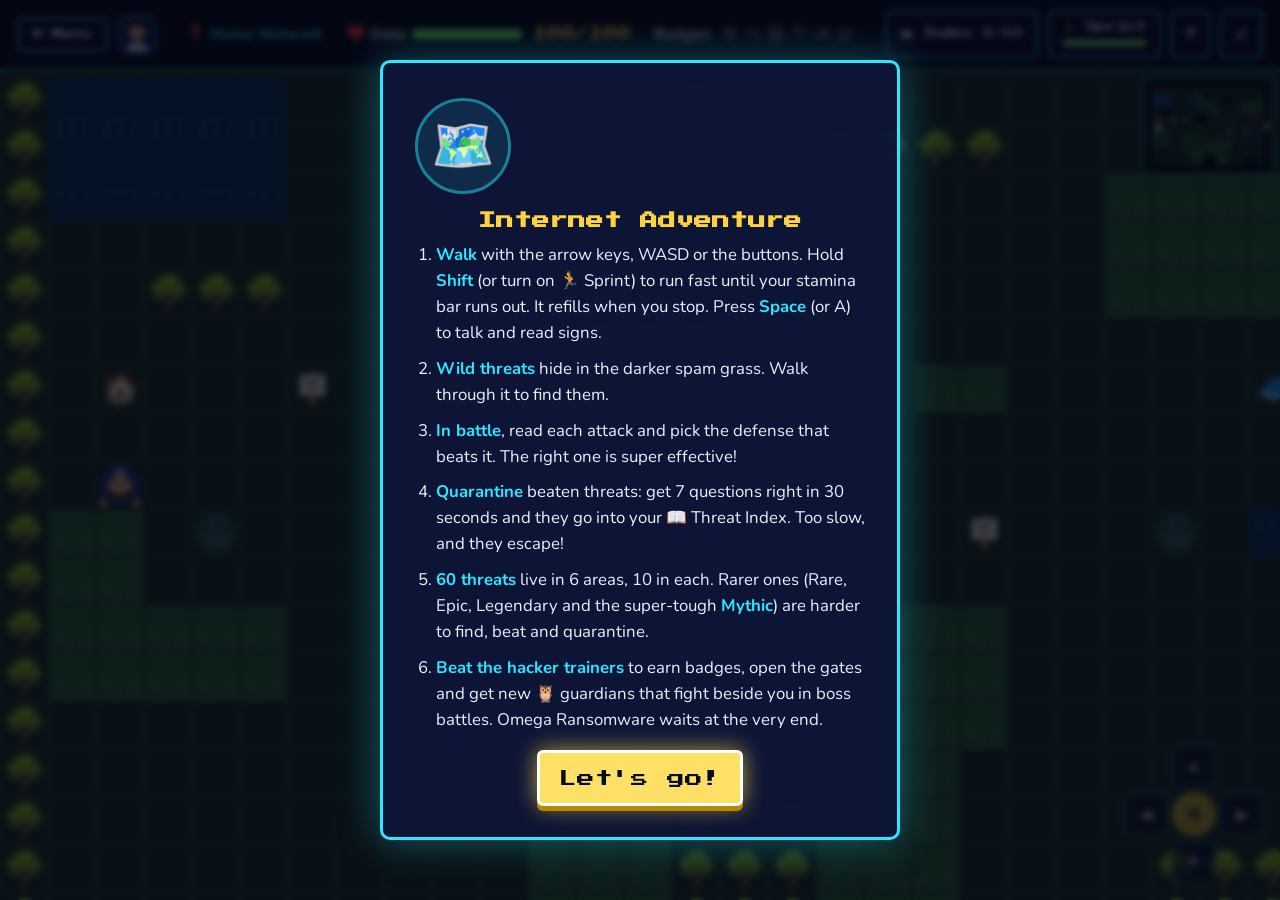
==== adventure.html @ 0cbe2fb1 "Adventure: sprint with a stamina bar that drains and refills Co-Authored-By: Claude Opus 5.5 <norepl" ====
<!DOCTYPE html>
<html lang="en">
<head>
  <meta charset="UTF-8">
  <meta name="viewport" content="width=device-width, initial-scale=1.0">
  <title>Adventure - Defenders of the Data</title>
  <link rel="preconnect" href="https://fonts.googleapis.com">
  <link rel="preconnect" href="https://fonts.gstatic.com" crossorigin>
  <link href="https://fonts.googleapis.com/css2?family=Press+Start+2P&family=Nunito:wght@400;700;800&display=swap" rel="stylesheet">
  <link rel="stylesheet" href="css/style.css">
  <link rel="stylesheet" href="css/td.css">
  <link rel="stylesheet" href="css/adventure.css">
</head>
<body class="adventure">
  <header class="hud">
    <div class="hud-left">
      <a class="btn btn-small" href="index.html" aria-label="Back to main menu">&#8592; Menu</a>
      <a class="hud-coder" id="hud-coder" href="index.html#coder" title="Your coder. Spend your stars on new looks in the Coder Locker" aria-label="Your coder: open the Coder Locker"></a>
    </div>
    <div class="stats">
      <span class="stat zone-name" id="zone-name"></span>
      <span class="stat hp-stat" title="Your data. If it runs out, you go back to the last Restore Point.">❤️ Data
        <span class="hp-bar"><span id="hud-hp-fill"></span></span>
        <strong id="hud-hp"></strong>
      </span>
      <span class="stat" title="Badges from beating hacker trainers. Each one opens the next gate.">Badges <span class="badges" id="badges"></span></span>
    </div>
    <div class="controls">
      <button class="btn btn-small" id="btn-index" title="Threat Index (I)">📖 Index <span id="index-count"></span></button>
      <button class="btn btn-small run-btn" id="btn-sprint" aria-pressed="false" title="Sprint: hold Shift, or click to keep sprinting on. Sprinting uses stamina.">🏃 Sprint<span class="stamina" aria-hidden="true"><span id="stamina-fill"></span></span></button>
      <button class="btn btn-small" id="btn-help" title="How to play" aria-label="How to play">?</button>
      <button class="btn btn-small" id="btn-mute" title="Sound (M)">🔊</button>
    </div>
  </header>

  <main class="world-wrap" id="world-wrap">
    <canvas id="world" aria-label="The internet. Use the arrow keys or WASD to walk, and Space to talk."></canvas>

    <!-- Talking to people and reading signs -->
    <div class="talk" id="talk" hidden aria-live="polite">
      <p class="talk-text" id="talk-text"></p>
      <span class="talk-next">▼ Space</span>
    </div>

    <!-- On-screen controls for mouse and touch -->
    <div class="pad" aria-label="Movement buttons">
      <button data-dir="up" aria-label="Walk up">▲</button>
      <button data-dir="left" aria-label="Walk left">◀</button>
      <button class="pad-a" data-dir="act" aria-label="Talk or interact">A</button>
      <button data-dir="right" aria-label="Walk right">▶</button>
      <button data-dir="down" aria-label="Walk down">▼</button>
    </div>

    <!-- Battles -->
    <section class="battle" id="battle" hidden aria-label="Battle">
      <div class="battle-field">
        <div class="fighter enemy">
          <div class="card">
            <p class="card-name"><span id="enemy-name"></span> <span class="type-tag rarity-tag" id="enemy-rarity"></span> <span class="type-tag" id="enemy-type"></span></p>
            <span class="battle-hp"><span id="enemy-hp-fill"></span></span>
          </div>
          <div class="sprite enemy-sprite" id="enemy-sprite"></div>
        </div>
        <div class="fighter player">
          <div class="sprite player-sprite" id="player-sprite"></div>
          <div class="card">
            <p class="card-name">You <span class="type-tag me">Defender</span></p>
            <span class="battle-hp"><span id="player-hp-fill"></span></span>
            <p class="hp-text" id="player-hp-text"></p>
          </div>
          <!-- Your guardian (boss battles only) -->
          <div class="guardian" id="guardian" hidden>
            <div class="sprite guardian-sprite" id="guardian-sprite"></div>
            <div class="card">
              <p class="card-name"><span id="guardian-name"></span> <span class="type-tag me" id="guardian-type"></span></p>
              <span class="battle-hp"><span id="guardian-hp-fill"></span></span>
              <p class="hp-text"><span id="guardian-team"></span> · <span id="guardian-hp-text"></span></p>
            </div>
          </div>
        </div>
      </div>
      <div class="battle-bottom">
        <div class="battle-log" id="battle-log" aria-live="polite"></div>
        <div class="battle-actions" id="battle-actions"></div>
      </div>
    </section>
  </main>

  <!-- Threat Index: everything you've met and quarantined -->
  <dialog id="dlg-index" class="panel index-panel" aria-labelledby="index-title">
    <h2 id="index-title">📖 Threat Index</h2>
    <p class="center" id="index-summary"></p>
    <div class="dex" id="dex"></div>
    <div class="dex-detail" id="dex-detail" hidden></div>
    <button class="btn close-btn" id="index-close">Close</button>
  </dialog>

  <!-- How to play -->
  <dialog id="dlg-help" class="panel how-panel" aria-labelledby="help-title">
    <div class="how-icon" aria-hidden="true">🗺️</div>
    <h2 id="help-title">Internet Adventure</h2>
    <ol class="clicker-steps">
      <li><strong>Walk</strong> with the arrow keys, WASD or the buttons. Hold <strong>Shift</strong> (or turn on 🏃 Sprint) to run fast until your stamina bar runs out. It refills when you stop. Press <strong>Space</strong> (or A) to talk and read signs.</li>
      <li><strong>Wild threats</strong> hide in the darker spam grass. Walk through it to find them.</li>
      <li><strong>In battle</strong>, read each attack and pick the defense that beats it. The right one is super effective!</li>
      <li><strong>Quarantine</strong> beaten threats: get 7 questions right in 30 seconds and they go into your 📖 Threat Index. Too slow, and they escape!</li>
      <li><strong>60 threats</strong> live in 6 areas, 10 in each. Rarer ones (Rare, Epic, Legendary and the super-tough <strong>Mythic</strong>) are harder to find, beat and quarantine.</li>
      <li><strong>Beat the hacker trainers</strong> to earn badges, open the gates and get new 🦉 guardians that fight beside you in boss battles. Omega Ransomware waits at the very end.</li>
    </ol>
    <div class="end-buttons"><button class="btn btn-primary" id="help-go">Let's go!</button></div>
  </dialog>

  <!-- You beat the final boss -->
  <dialog id="dlg-win" class="panel cleared-panel" aria-labelledby="win-title">
    <div class="confetti" id="confetti" aria-hidden="true"></div>
    <div class="cleared-coder" id="win-coder" aria-hidden="true"></div>
    <h2 id="win-title">You Saved the Internet!</h2>
    <p class="center" id="win-text"></p>
    <div class="end-buttons"><button class="btn btn-primary" id="win-go">Keep exploring</button></div>
  </dialog>

  <div id="toast" role="status" aria-live="polite"></div>

  <script src="js/content.js"></script>
  <script src="js/sound.js"></script>
  <script src="js/avatar.js"></script>
  <script src="js/adventure-data.js"></script>
  <script src="js/adventure.js"></script>
</body>
</html>
---- css/style.css ----
:root {
  --bg: #070b1f;
  --bg-2: #0e1538;
  --cyan: #2ee6ff;
  --cyan-dim: #1a7f99;
  --pink: #ff3d8b;
  --gold: #ffd23f;
  --text: #e8f1ff;
  --text-dim: #9fb0d8;
  --panel: rgba(14, 21, 56, 0.96);
  --pixel: 'Press Start 2P', 'Courier New', monospace;
  --body: 'Nunito', 'Segoe UI', sans-serif;
}

* { box-sizing: border-box; }
[hidden] { display: none !important; }

html, body {
  margin: 0;
  height: 100%;
  background: radial-gradient(ellipse at center, var(--bg-2) 0%, var(--bg) 70%);
  color: var(--text);
  font-family: var(--body);
  overflow: hidden;
}

#bg {
  position: fixed;
  inset: 0;
  width: 100%;
  height: 100%;
  z-index: 0;
}

.screen {
  position: relative;
  z-index: 1;
  height: 100%;
  display: flex;
  flex-direction: column;
  align-items: center;
  justify-content: center;
  gap: 2.2rem;
  padding: 1rem;
  text-align: center;
}

/* ---------- Logo ---------- */
.logo { display: flex; flex-direction: column; align-items: center; gap: 1rem; }

.shield {
  width: 84px;
  animation: float 3s ease-in-out infinite;
  filter: drop-shadow(0 0 12px var(--cyan));
}
.shield-outline { fill: rgba(46, 230, 255, 0.12); stroke: var(--cyan); stroke-width: 5; }
.lock-body { fill: var(--gold); }
.lock-shackle { fill: none; stroke: var(--gold); stroke-width: 6; stroke-linecap: round; }
.lock-hole { fill: var(--bg); }

h1 {
  margin: 0;
  display: flex;
  flex-direction: column;
  align-items: center;
  font-family: var(--pixel);
  line-height: 1.1;
}
.title-small {
  font-size: clamp(1.4rem, 5vw, 3rem);
  color: var(--cyan);
  text-shadow: 0 0 10px var(--cyan), 4px 4px 0 var(--pink);
  letter-spacing: 0.08em;
}
.title-of {
  font-family: var(--body);
  font-weight: 800;
  font-style: italic;
  font-size: clamp(1rem, 2.5vw, 1.5rem);
  color: var(--text-dim);
  margin: 0.4rem 0;
}
.title-big {
  font-size: clamp(2.6rem, 10vw, 6rem);
  color: var(--gold);
  text-shadow: 0 0 18px rgba(255, 210, 63, 0.7), 6px 6px 0 var(--pink);
  letter-spacing: 0.12em;
}

.tagline {
  margin: 0;
  font-size: clamp(1rem, 2.2vw, 1.25rem);
  color: var(--text-dim);
  line-height: 1.5;
}

/* ---------- Buttons ---------- */
.menu { display: flex; flex-direction: column; gap: 0.9rem; width: min(320px, 90vw); }

.btn {
  font-family: var(--pixel);
  font-size: 0.85rem;
  padding: 1rem 1.2rem;
  color: var(--text);
  background: rgba(14, 21, 56, 0.85);
  border: 3px solid var(--cyan-dim);
  border-radius: 6px;
  cursor: pointer;
  transition: transform 0.12s, border-color 0.12s, box-shadow 0.12s, background 0.12s;
}
.btn:hover, .btn:focus-visible {
  border-color: var(--cyan);
  box-shadow: 0 0 16px rgba(46, 230, 255, 0.55);
  transform: translateY(-2px);
  outline: none;
}
.btn:active { transform: translateY(1px); }

.btn-primary {
  font-size: 1.1rem;
  color: var(--bg);
  background: var(--gold);
  border-color: var(--gold);
  box-shadow: 0 5px 0 #b38a00;
}
.btn-primary:hover, .btn-primary:focus-visible {
  background: #ffe066;
  border-color: #fff;
  box-shadow: 0 5px 0 #b38a00, 0 0 22px rgba(255, 210, 63, 0.7);
}

.hint { margin: 0; font-size: 0.9rem; color: var(--text-dim); }
kbd {
  font-family: var(--body);
  font-weight: 700;
  padding: 0.1rem 0.45rem;
  border: 1px solid var(--cyan-dim);
  border-radius: 4px;
  background: var(--bg-2);
}

/* ---------- Dialog panels ---------- */
.panel {
  width: min(560px, 92vw);
  max-height: 88vh;
  padding: 1.8rem 2rem;
  color: var(--text);
  background: var(--panel);
  border: 3px solid var(--cyan);
  border-radius: 10px;
  box-shadow: 0 0 40px rgba(46, 230, 255, 0.35);
  font-size: 1.05rem;
  line-height: 1.55;
}
.panel::backdrop { background: rgba(3, 5, 15, 0.75); backdrop-filter: blur(3px); }
.panel h2 {
  margin-top: 0;
  font-family: var(--pixel);
  font-size: 1.1rem;
  color: var(--gold);
  text-align: center;
}
.panel[open] { animation: pop 0.2s ease-out; }

.steps { list-style: none; padding: 0; margin: 0 0 1.5rem; display: grid; gap: 1rem; }
.steps li { display: flex; gap: 0.9rem; align-items: flex-start; }
.steps .icon { font-size: 1.6rem; line-height: 1; }

.facts { padding-left: 1.2rem; display: grid; gap: 0.6rem; }
.facts strong { color: var(--cyan); }

.close-btn, .step-back { display: block; margin: 1.2rem auto 0; }

/* ---------- Mode select ---------- */
.modes { display: grid; grid-template-columns: 1fr 1fr; gap: 1rem; }
@media (max-width: 520px) { .modes { grid-template-columns: 1fr; } }

.mode-card {
  display: flex;
  flex-direction: column;
  align-items: center;
  gap: 0.5rem;
  padding: 1.2rem 1rem;
  font: inherit;
  font-size: 0.95rem;
  color: var(--text-dim);
  text-align: center;
  text-decoration: none;
  background: rgba(7, 11, 31, 0.8);
  border: 3px solid var(--cyan-dim);
  border-radius: 8px;
  cursor: pointer;
  transition: transform 0.12s, border-color 0.12s, box-shadow 0.12s;
}
.mode-card strong { font-family: var(--pixel); font-size: 0.85rem; color: var(--gold); }
.mode-card:hover, .mode-card:focus-visible {
  border-color: var(--cyan);
  box-shadow: 0 0 16px rgba(46, 230, 255, 0.55);
  transform: translateY(-3px);
  outline: none;
}
.mode-card:disabled { opacity: 0.55; cursor: not-allowed; transform: none; box-shadow: none; border-color: var(--cyan-dim); }
.mode-emoji { font-size: 2.6rem; line-height: 1; }
.soon {
  font-size: 0.75rem;
  font-weight: 800;
  color: var(--pink);
  text-transform: uppercase;
  letter-spacing: 0.08em;
}

/* ---------- Toast ---------- */
#toast {
  position: fixed;
  z-index: 5;
  left: 50%;
  bottom: 2rem;
  transform: translate(-50%, 20px);
  opacity: 0;
  visibility: hidden;
  padding: 0.9rem 1.4rem;
  font-weight: 700;
  background: var(--panel);
  border: 2px solid var(--gold);
  border-radius: 8px;
  transition: transform 0.25s ease-out, opacity 0.25s, visibility 0.25s;
}
#toast.show { transform: translate(-50%, 0); opacity: 1; visibility: visible; }

/* ---------- Animations ---------- */
@keyframes float { 50% { transform: translateY(-8px); } }
@keyframes pop { from { transform: scale(0.92); opacity: 0; } }

@media (prefers-reduced-motion: reduce) {
  .shield, .panel[open] { animation: none; }
  .btn, #toast { transition: none; }
}

@media (max-height: 640px) {
  .screen { gap: 1.2rem; }
  .shield { width: 56px; }
}

/* ---------- Your coder (avatar.js) ---------- */
.avatar-svg { display: block; width: 100%; height: 100%; }

.coder-btn { display: flex; align-items: center; justify-content: center; gap: 0.7rem; padding-top: 0.55rem; padding-bottom: 0.55rem; }
.coder-mini { width: 38px; height: 38px; flex: none; }

/* ---------- Coder Locker (locker.js) ---------- */
.locker { width: min(900px, 94vw); }
.locker-body { display: grid; grid-template-columns: 220px 1fr; gap: 1.4rem; }
@media (max-width: 680px) { .locker-body { grid-template-columns: 1fr; } }

.locker-side { display: flex; flex-direction: column; align-items: center; text-align: center; }
.locker-preview {
  width: 200px;
  height: 200px;
  border-radius: 22px;
  border: 3px solid var(--cyan);
  box-shadow: 0 0 24px rgba(46, 230, 255, 0.35);
  overflow: hidden;
}
.locker-preview.trying { border-color: var(--gold); box-shadow: 0 0 24px rgba(255, 210, 63, 0.5); }
.locker-stars { margin: 0.9rem 0 0; font-weight: 800; }
.locker-stars strong { font-family: var(--pixel); font-size: 1.1rem; color: var(--gold); }
.star-icon { color: var(--gold); font-size: 1.3rem; }
.locker-earned { margin: 0.3rem 0 0; font-size: 0.85rem; color: var(--text-dim); line-height: 1.4; }
.locker-buy {
  margin-top: 0.9rem;
  padding: 0.8rem;
  width: 100%;
  display: grid;
  gap: 0.5rem;
  border: 2px solid var(--gold);
  border-radius: 10px;
  background: rgba(255, 210, 63, 0.08);
}
.locker-buy p { margin: 0; font-weight: 800; font-size: 0.95rem; line-height: 1.35; }
.locker-buy .btn-primary { font-size: 0.72rem; padding: 0.75rem 0.6rem; }
.locker-buy .btn:disabled { opacity: 0.55; cursor: not-allowed; transform: none; }
.locker-buy .btn-small { font-size: 0.6rem; padding: 0.55rem; }

.locker-shop { min-width: 0; }
.locker-tabs { display: flex; flex-wrap: wrap; gap: 0.4rem; margin-bottom: 0.9rem; }
.locker-tab {
  font: inherit;
  font-weight: 800;
  font-size: 0.85rem;
  padding: 0.35rem 0.75rem;
  color: var(--text-dim);
  background: rgba(7, 11, 31, 0.8);
  border: 2px solid var(--cyan-dim);
  border-radius: 999px;
  cursor: pointer;
}
.locker-tab[aria-selected="true"] { color: var(--bg); background: var(--cyan); border-color: var(--cyan); }
.locker-tab:focus-visible { outline: 2px solid #fff; outline-offset: 2px; }

.locker-grid {
  display: grid;
  grid-template-columns: repeat(auto-fill, minmax(112px, 1fr));
  gap: 0.6rem;
  max-height: 52vh;
  overflow-y: auto;
  padding: 0.2rem;
}
.locker-item {
  --rarity: var(--cyan-dim);
  display: flex;
  flex-direction: column;
  align-items: center;
  gap: 0.3rem;
  padding: 0.5rem 0.4rem 0.6rem;
  font: inherit;
  color: var(--text);
  background: rgba(7, 11, 31, 0.8);
  border: 3px solid var(--rarity);
  border-radius: 12px;
  cursor: pointer;
  transition: transform 0.12s, box-shadow 0.12s;
}
.locker-item.rare { --rarity: #4db8ff; }
.locker-item.epic { --rarity: #a66bff; }
.locker-item.legendary { --rarity: var(--gold); }
.locker-item:hover, .locker-item:focus-visible { transform: translateY(-2px); box-shadow: 0 0 14px var(--rarity); outline: none; }
.locker-item.wearing { background: rgba(46, 230, 255, 0.14); border-color: var(--cyan); }
.locker-item.trying { box-shadow: 0 0 16px rgba(255, 210, 63, 0.7); border-color: var(--gold); }
.locker-thumb { width: 72px; height: 72px; }
.locker-item.for-sale .locker-thumb { opacity: 0.8; }
.locker-name { font-weight: 800; font-size: 0.82rem; line-height: 1.2; text-align: center; }
.locker-price { font-family: var(--pixel); font-size: 0.55rem; color: var(--gold); }
.locker-item.wearing .locker-price { color: var(--cyan); }
.modes.three { grid-template-columns: repeat(3, 1fr); }
#dlg-mode:has(#mode-games:not([hidden])) { width: min(820px, 94vw); }
@media (max-width: 720px) { .modes.three { grid-template-columns: 1fr; } }

/* ---------- You've been hacked! (hacked.js) ---------- */
.hacked {
  width: min(900px, 96vw);
  max-height: 94vh;
  padding: 1.4rem 1.6rem;
  overflow: auto;
  color: var(--text);
  background: #12030a;
  border: 3px solid #ff2050;
  border-radius: 10px;
  box-shadow: 0 0 60px rgba(255, 32, 80, 0.6), inset 0 0 60px rgba(255, 32, 80, 0.15);
}
.hacked::backdrop { background: rgba(40, 0, 10, 0.85); }
.hacked[open] { animation: hack-in 0.5s steps(6); }
@keyframes hack-in {
  0% { opacity: 0; transform: translateX(-12px) skewX(10deg); }
  50% { opacity: 1; transform: translateX(10px) skewX(-6deg); }
}
.hack-scanlines {
  position: absolute;
  inset: 0;
  pointer-events: none;
  background: repeating-linear-gradient(transparent 0 3px, rgba(255, 32, 80, 0.06) 3px 4px);
}

.hack-title {
  position: relative;
  margin: 0;
  font-family: var(--pixel);
  font-size: clamp(1.1rem, 3.4vw, 1.9rem);
  text-align: center;
  color: #ff2050;
  text-shadow: 0 0 16px rgba(255, 32, 80, 0.9);
  animation: glitch 2.4s infinite;
}
.hack-title::before, .hack-title::after {
  content: attr(data-text);
  position: absolute;
  inset: 0;
  opacity: 0.7;
}
.hack-title::before { color: var(--cyan); animation: glitch-a 1.6s infinite; }
.hack-title::after { color: var(--gold); animation: glitch-b 2s infinite; }
@keyframes glitch { 92% { transform: none; } 94% { transform: translateX(-4px) skewX(8deg); } 96% { transform: translateX(4px); } }
@keyframes glitch-a { 0%, 85%, 100% { clip-path: inset(0 0 100% 0); } 88% { clip-path: inset(10% 0 55% 0); transform: translateX(-5px); } 92% { clip-path: inset(60% 0 10% 0); transform: translateX(5px); } }
@keyframes glitch-b { 0%, 80%, 100% { clip-path: inset(0 0 100% 0); } 84% { clip-path: inset(40% 0 30% 0); transform: translateX(4px); } }
.hack-sub { margin: 0.6rem auto 1rem; max-width: 40rem; text-align: center; color: #ffb3c4; }

.hack-grid { position: relative; display: grid; grid-template-columns: 0.9fr 1.1fr; gap: 1rem; }
@media (max-width: 680px) { .hack-grid { grid-template-columns: 1fr; } }

.hack-screen {
  display: flex;
  flex-direction: column;
  gap: 0.6rem;
  padding: 0.8rem;
  background: #050208;
  border: 2px solid #4a0c1c;
  border-radius: 8px;
}
.hack-files { display: grid; grid-template-columns: 1fr 1fr; gap: 0.4rem; }
.hack-file {
  padding: 0.4rem 0.5rem;
  font-size: 0.82rem;
  font-weight: 700;
  background: rgba(46, 230, 255, 0.08);
  border: 1px solid var(--cyan-dim);
  border-radius: 6px;
  transition: background 0.3s, border-color 0.3s, color 0.3s;
}
.hack-file.locked { color: #ff6b8a; background: rgba(255, 32, 80, 0.15); border-color: #ff2050; text-decoration: line-through; }
.hack-file.locked::after { content: ' 🔓 stolen'; text-decoration: none; display: inline-block; margin-left: 0.2rem; font-size: 0.72rem; }
.hack-log { min-height: 9.5rem; font-family: Consolas, 'Courier New', monospace; font-size: 0.8rem; color: #3dff7a; }
.hack-log p { margin: 0.15rem 0; animation: type-in 0.4s steps(12); white-space: nowrap; overflow: hidden; }
.hack-log p.good { color: var(--cyan); }
.hack-log p.bad { color: #ff2050; }
@keyframes type-in { from { max-width: 0; } to { max-width: 100%; } }

.hack-meter { display: grid; grid-template-columns: auto 1fr auto; align-items: center; gap: 0.6rem; font-weight: 800; font-size: 0.9rem; color: #ffb3c4; }
.hack-bar { height: 14px; background: #2a0812; border: 1px solid #ff2050; border-radius: 8px; overflow: hidden; }
.hack-bar span { display: block; height: 100%; width: 0; background: linear-gradient(90deg, #ff7a3d, #ff2050); transition: width 0.1s linear; }
.hack-meter strong { font-family: var(--pixel); font-size: 0.9rem; color: #ff2050; min-width: 3ch; text-align: right; }
.hacked.panic .hack-meter strong { animation: panic 0.5s ease-in-out infinite; }
.hacked.panic { animation: panic-border 0.5s ease-in-out infinite; }
@keyframes panic { 50% { transform: scale(1.25); } }
@keyframes panic-border { 50% { box-shadow: 0 0 90px rgba(255, 32, 80, 0.95), inset 0 0 80px rgba(255, 32, 80, 0.3); } }

.hack-count { display: flex; justify-content: space-between; align-items: center; margin: 0.8rem 0 0; font-family: var(--pixel); font-size: 0.72rem; color: var(--gold); }
#hack-dots { display: flex; gap: 0.35rem; }
#hack-dots span { width: 14px; height: 14px; border-radius: 50%; border: 2px solid var(--cyan); }
#hack-dots span.on { background: var(--cyan); box-shadow: 0 0 10px var(--cyan); }
.hacked .message { margin: 0.6rem 0; }
.hack-buttons { display: grid; grid-template-columns: 1fr 1fr; gap: 0.6rem; }
.hack-feedback { min-height: 1.5em; margin: 0.5rem 0 0; font-weight: 800; text-align: center; }
.hack-feedback.good { color: #7cff6b; }
.hack-feedback.bad { color: #ff6b8a; }

.hack-end { text-align: center; padding-top: 1rem; }
.hack-end-title { margin: 0 0 0.5rem; font-family: var(--pixel); font-size: 1.1rem; }
.hacked.won { border-color: var(--cyan); box-shadow: 0 0 60px rgba(46, 230, 255, 0.5); }
.hacked.won .hack-end-title { color: var(--cyan); }
.hacked.lost .hack-end-title { color: #ff2050; }

@media (prefers-reduced-motion: reduce) {
  .hacked[open], .hack-title, .hack-title::before, .hack-title::after, .hacked.panic, .hacked.panic .hack-meter strong, .hack-log p { animation: none; }
}
---- css/td.css ----
/* Tower Defense page. Colors, buttons and panels come from style.css */

body.td {
  display: flex;
  flex-direction: column;
  height: 100vh;
}

/* ---------- Top bar ---------- */
.hud {
  display: flex;
  align-items: center;
  justify-content: space-between;
  gap: 1rem;
  flex-wrap: wrap;
  padding: 0.6rem 1rem;
  background: rgba(7, 11, 31, 0.9);
  border-bottom: 2px solid var(--cyan-dim);
}
.stats { display: flex; gap: 1.4rem; flex-wrap: wrap; font-weight: 700; }
.stat strong { font-family: var(--pixel); font-size: 0.85rem; color: var(--gold); margin-left: 0.3rem; }
.stat.low strong { color: var(--pink); }
.controls { display: flex; gap: 0.5rem; }

.btn-small { font-size: 0.65rem; padding: 0.6rem 0.8rem; text-decoration: none; }
.btn-primary.btn-small { font-size: 0.7rem; box-shadow: 0 3px 0 #b38a00; }
.btn:disabled { opacity: 0.45; cursor: not-allowed; transform: none; box-shadow: none; }

/* ---------- Board ---------- */
.board {
  flex: 1;
  position: relative;
  min-height: 0;
  display: flex;
  align-items: center;
  justify-content: center;
  padding: 0.6rem;
}
#board {
  max-width: 100%;
  max-height: 100%;
  border: 2px solid var(--cyan-dim);
  border-radius: 6px;
  background: #0a1030;
  box-shadow: 0 0 30px rgba(46, 230, 255, 0.15);
}
#board.placing { cursor: crosshair; }

/* ---------- Tower bar ---------- */
.tower-bar {
  display: flex;
  justify-content: center;
  gap: 0.6rem;
  flex-wrap: wrap;
  padding: 0.6rem 1rem 0.8rem;
  background: rgba(7, 11, 31, 0.9);
  border-top: 2px solid var(--cyan-dim);
}
.tool {
  position: relative;
  display: grid;
  grid-template-columns: auto 1fr;
  grid-template-areas: "emoji name" "emoji cost" "beats beats";
  column-gap: 0.6rem;
  align-items: center;
  min-width: 170px;
  padding: 0.55rem 0.8rem;
  font: inherit;
  color: var(--text);
  text-align: left;
  background: var(--bg-2);
  border: 3px solid var(--cyan-dim);
  border-radius: 8px;
  cursor: pointer;
  transition: transform 0.1s, border-color 0.1s, box-shadow 0.1s;
}
.tool:hover:not(:disabled), .tool:focus-visible { border-color: var(--cyan); outline: none; transform: translateY(-2px); }
.tool.selected { border-color: var(--gold); box-shadow: 0 0 16px rgba(255, 210, 63, 0.6); }
.tool:disabled { opacity: 0.45; cursor: not-allowed; }
.tool-emoji { grid-area: emoji; font-size: 1.9rem; line-height: 1; }
.tool-name { grid-area: name; font-weight: 800; font-size: 0.95rem; }
.tool-cost { grid-area: cost; font-size: 0.85rem; color: var(--gold); font-weight: 700; }
.tool-beats { grid-area: beats; margin-top: 0.3rem; font-size: 0.78rem; color: var(--text-dim); }
.tool-key {
  position: absolute;
  top: 4px;
  right: 6px;
  font-size: 0.7rem;
  font-weight: 800;
  color: var(--text-dim);
}

.tool.locked { border-style: dashed; }
.tool.locked .tool-emoji { filter: grayscale(1); opacity: 0.6; }
.tool.locked .tool-cost { color: var(--pink); }

/* ---------- Lesson pop-ups (scan, quiz, challenges) ---------- */
.panel.lesson { width: min(620px, 94vw); }
.panel.lesson h2 { margin-bottom: 0.4rem; }
.progress { margin: 0 0 0.8rem; text-align: center; font-size: 0.9rem; color: var(--text-dim); }

/* A message that looks like a phone notification */
.message {
  margin: 0.8rem 0 1rem;
  padding: 0.9rem 1rem;
  color: #1b2030;
  background: #f3f5fb;
  border-radius: 14px;
  box-shadow: 0 4px 0 rgba(0, 0, 0, 0.35);
}
.msg-from { font-weight: 800; display: flex; flex-wrap: wrap; align-items: baseline; gap: 0.5rem; }
.msg-meta { font-weight: 400; font-size: 0.82rem; color: #5b6478; }
.msg-note { margin: 0.4rem 0 0; font-size: 0.85rem; font-style: italic; color: #5b6478; }
.msg-text { margin: 0.45rem 0 0; }
.msg-link {
  margin-top: 0.5rem;
  font-family: Consolas, 'Courier New', monospace;
  font-size: 0.95rem;
  color: #1a56db;
  text-decoration: underline;
  word-break: break-all;
}

.choices { display: grid; grid-template-columns: 1fr 1fr; gap: 0.6rem; }
#ch-options { grid-template-columns: 1fr; }
@media (max-width: 520px) { .choices { grid-template-columns: 1fr; } }

.choice {
  display: flex;
  flex-direction: column;
  gap: 0.2rem;
  padding: 0.7rem 0.9rem;
  font: inherit;
  font-size: 0.95rem;
  color: var(--text);
  text-align: left;
  background: var(--bg-2);
  border: 2px solid var(--cyan-dim);
  border-radius: 8px;
  cursor: pointer;
  transition: border-color 0.1s, transform 0.1s;
}
.choice span { font-size: 0.82rem; color: var(--text-dim); }
.choice:hover:not(:disabled), .choice:focus-visible { border-color: var(--cyan); outline: none; transform: translateY(-1px); }
.choice:disabled { cursor: default; opacity: 0.55; }
.choice.big { align-items: center; font-family: var(--pixel); font-size: 0.85rem; padding: 1rem; }
.choice.right { border-color: #7cff6b; background: rgba(124, 255, 107, 0.15); opacity: 1; }
.choice.wrong { border-color: var(--pink); background: rgba(255, 61, 139, 0.15); opacity: 1; }

.result {
  margin-top: 1rem;
  padding: 0.7rem 1rem;
  border-radius: 8px;
  border-left: 5px solid;
}
.result p { margin: 0.35rem 0; }
.result.good { background: rgba(124, 255, 107, 0.1); border-color: #7cff6b; }
.result.bad { background: rgba(255, 61, 139, 0.1); border-color: var(--pink); }
.result .verdict { font-weight: 800; font-size: 1.05rem; }
.result .reward { color: var(--gold); font-weight: 700; }
.result .penalty { color: #ffb3cf; font-weight: 700; }
.index-entry {
  margin-top: 0.7rem;
  padding: 0.6rem 0.8rem;
  background: rgba(46, 230, 255, 0.08);
  border: 1px dashed var(--cyan);
  border-radius: 6px;
}
.index-tag { font-weight: 800; color: var(--cyan); }

.tip { margin: 0.8rem 0 0; font-size: 0.92rem; color: var(--text-dim); font-style: italic; }

/* Password challenge */
.pw-label { display: block; font-weight: 700; margin-bottom: 0.3rem; }
#ch-pw {
  width: 100%;
  padding: 0.7rem 0.8rem;
  font-family: Consolas, 'Courier New', monospace;
  font-size: 1.05rem;
  color: var(--text);
  background: var(--bg);
  border: 2px solid var(--cyan-dim);
  border-radius: 6px;
}
#ch-pw:focus { outline: none; border-color: var(--cyan); }
.meter { height: 10px; margin-top: 0.6rem; background: var(--bg); border-radius: 5px; overflow: hidden; }
#ch-meter { height: 100%; width: 0; transition: width 0.2s, background 0.2s; }
#ch-meter.weak { background: var(--pink); }
#ch-meter.ok { background: var(--gold); }
#ch-meter.strong { background: #7cff6b; }
.meter-label { margin: 0.3rem 0 0.4rem; font-size: 0.85rem; font-weight: 700; color: var(--text-dim); }
.rules { list-style: none; padding: 0; margin: 0; display: grid; gap: 0.3rem; font-size: 0.92rem; }
.rules li::before { content: '✖ '; color: var(--pink); font-weight: 800; }
.rules li.ok::before { content: '✔ '; color: #7cff6b; }
.rules label { cursor: pointer; }

/* ---------- Study tab ---------- */
.study-tool { border-color: var(--gold); border-style: solid; }
.study-tool .tool-cost { color: var(--cyan); }

.tabs { display: flex; gap: 0.5rem; margin-bottom: 1rem; border-bottom: 2px solid var(--cyan-dim); }
.tab {
  flex: 1;
  padding: 0.7rem;
  font: inherit;
  font-weight: 800;
  color: var(--text-dim);
  background: none;
  border: none;
  border-bottom: 3px solid transparent;
  margin-bottom: -2px;
  cursor: pointer;
}
.tab[aria-selected="true"] { color: var(--gold); border-bottom-color: var(--gold); }
.tab:hover, .tab:focus-visible { color: var(--text); outline: none; }
.badge {
  display: inline-block;
  min-width: 1.5em;
  padding: 0 0.4em;
  margin-left: 0.3rem;
  font-size: 0.8rem;
  border-radius: 999px;
  background: var(--bg);
  color: var(--text-dim);
}
.badge.has-missed { background: var(--pink); color: #fff; }

/* Flip card */
.flashcard {
  display: block;
  width: 100%;
  height: 240px;
  padding: 0;
  font: inherit;
  color: var(--text);
  background: none;
  border: none;
  cursor: pointer;
  perspective: 1000px;
}
.flashcard:focus-visible { outline: 3px solid var(--cyan); outline-offset: 4px; border-radius: 12px; }
.card-inner {
  position: relative;
  display: block;
  width: 100%;
  height: 100%;
  transition: transform 0.45s;
  transform-style: preserve-3d;
}
.flashcard.flipped .card-inner { transform: rotateY(180deg); }
.card-face {
  position: absolute;
  inset: 0;
  display: flex;
  flex-direction: column;
  align-items: center;
  justify-content: center;
  gap: 0.6rem;
  padding: 1.2rem 1.5rem;
  text-align: center;
  border: 3px solid var(--cyan);
  border-radius: 12px;
  backface-visibility: hidden;
}
.card-front { background: linear-gradient(160deg, #16205a, #0e1538); }
.card-back { background: #f3f5fb; color: #1b2030; border-color: var(--gold); transform: rotateY(180deg); }
.card-emoji { font-size: 3.2rem; line-height: 1; }
.card-term { font-family: var(--pixel); font-size: 1.1rem; color: var(--gold); line-height: 1.4; }
.card-term.small { font-family: var(--body); font-weight: 800; font-size: 1.05rem; color: #1b2030; }
.card-hint { font-size: 0.85rem; color: var(--text-dim); }
.card-def { font-size: 1.05rem; line-height: 1.5; }
.card-example { font-size: 0.9rem; font-style: italic; color: #5b6478; }
.card-nav { display: flex; align-items: center; justify-content: center; gap: 1.2rem; margin-top: 1rem; font-weight: 800; }
.tip.center { text-align: center; }

@media (prefers-reduced-motion: reduce) { .card-inner { transition: none; } }

/* Missed list */
#missed-list { display: grid; gap: 1rem; max-height: 50vh; overflow-y: auto; padding-right: 0.3rem; }
.empty { text-align: center; font-size: 1.1rem; color: var(--text-dim); padding: 2rem 0; }
.missed-item { padding: 0.8rem 1rem; background: rgba(7, 11, 31, 0.6); border: 1px solid var(--cyan-dim); border-radius: 8px; }
.missed-item .message { margin: 0.4rem 0 0.6rem; }
.missed-kind { margin: 0; font-weight: 800; color: var(--cyan); font-size: 0.9rem; }
.missed-answers { display: flex; flex-wrap: wrap; gap: 0.4rem 1.2rem; margin: 0.3rem 0; font-weight: 700; }
.missed-answers .yours { color: #ffb3cf; }
.missed-answers .right { color: #7cff6b; }
.missed-why { margin: 0.3rem 0 0; }

/* ---------- End screen ---------- */
.end-stats { text-align: center; font-weight: 700; color: var(--cyan); }
.new-tag {
  margin: 0;
  text-align: center;
  font-weight: 800;
  color: var(--pink);
  text-transform: uppercase;
  letter-spacing: 0.08em;
}
.intro-emoji { font-size: 3.5rem; text-align: center; line-height: 1.2; }
#dlg-end h3 { font-size: 1rem; color: var(--cyan); margin-bottom: 0.4rem; }
#end-summary { text-align: center; }
.lessons { padding-left: 1.2rem; display: grid; gap: 0.5rem; }
.lessons .leaked { color: #ffb3cf; }
.end-buttons { display: flex; justify-content: center; gap: 0.8rem; margin-top: 1.2rem; }
.end-buttons .btn { text-decoration: none; }

/* ---------- Streak and Firewall Blast (rewards.js) ---------- */
.stat.streak.hot strong { color: #ff7a3d; text-shadow: 0 0 8px #ff7a3d; }
.blast { position: relative; padding-bottom: 0.9rem; }
.charge {
  position: absolute;
  left: 8px;
  right: 8px;
  bottom: 4px;
  height: 5px;
  background: var(--bg);
  border-radius: 3px;
  overflow: hidden;
}
#charge-fill { display: block; height: 100%; width: 0; background: var(--pink); transition: width 0.3s; }
.blast.ready { border-color: var(--pink); color: #fff; box-shadow: 0 0 14px rgba(255, 61, 139, 0.8); animation: pulse 0.9s infinite alternate; }
.blast.ready:disabled { animation: none; box-shadow: none; }
@keyframes pulse { to { box-shadow: 0 0 24px rgba(255, 61, 139, 1); } }

#btn-wave.boss { background: var(--pink); color: #fff; box-shadow: 0 3px 0 #a3134f; }

/* ---------- Live DMs (dm.js) ---------- */
.dm {
  position: absolute;
  z-index: 2;
  top: 1rem;
  right: 1rem;
  width: min(340px, 90vw);
  padding: 0.8rem;
  background: var(--panel);
  border: 3px solid var(--pink);
  border-radius: 12px;
  box-shadow: 0 0 24px rgba(255, 61, 139, 0.5);
  animation: slide-in 0.3s ease-out;
}
.dm-head { display: flex; justify-content: space-between; align-items: center; font-weight: 800; color: var(--pink); }
.dm-close { font: inherit; color: var(--text-dim); background: none; border: none; cursor: pointer; padding: 0.2rem 0.4rem; }
.dm-close:hover, .dm-close:focus-visible { color: var(--text); }
.dm .message { margin: 0.5rem 0; padding: 0.6rem 0.8rem; font-size: 0.92rem; }
.dm-timer { height: 6px; background: var(--bg); border-radius: 3px; overflow: hidden; margin-bottom: 0.5rem; }
#dm-timer-fill { height: 100%; width: 100%; background: var(--gold); }
.dm-replies { display: grid; gap: 0.4rem; }
.dm-replies .choice { font-size: 0.88rem; padding: 0.5rem 0.7rem; }
.dm .result { margin-top: 0.5rem; font-size: 0.88rem; }
.dm .result .verdict { font-size: 0.95rem; }
.dm .result:not(.good):not(.bad) { border-color: var(--gold); background: rgba(255, 210, 63, 0.08); }
@keyframes slide-in { from { transform: translateX(40px); opacity: 0; } }

/* ---------- Tower menu (upgrade.js) ---------- */
.up-stars { margin: 0; text-align: center; font-weight: 800; color: var(--gold); }
.up-habit { text-align: center; color: var(--text-dim); }
.up-stats { margin: 0 auto; border-collapse: collapse; font-weight: 700; }
.up-stats th, .up-stats td { padding: 0.3rem 1rem; text-align: center; }
.up-stats th { color: var(--text-dim); font-size: 0.85rem; }
.up-stats td:first-child { text-align: left; }
.up-stats .up-next { color: #7cff6b; }
#dlg-upgrade .end-buttons { flex-wrap: wrap; }

/* ---------- Badges (rewards.js) ---------- */
.badge-grid { display: grid; grid-template-columns: repeat(auto-fill, minmax(150px, 1fr)); gap: 0.7rem; max-height: 50vh; overflow-y: auto; }
.badge-card {
  display: flex;
  flex-direction: column;
  align-items: center;
  gap: 0.2rem;
  padding: 0.8rem 0.6rem;
  text-align: center;
  background: rgba(7, 11, 31, 0.6);
  border: 2px dashed var(--cyan-dim);
  border-radius: 10px;
  opacity: 0.6;
}
.badge-card.earned { border: 2px solid var(--gold); opacity: 1; box-shadow: 0 0 12px rgba(255, 210, 63, 0.35); }
.badge-emoji { font-size: 2rem; line-height: 1.2; }
.badge-card strong { font-size: 0.95rem; }
.badge-how { font-size: 0.78rem; color: var(--text-dim); }
.end-badges { text-align: center; font-weight: 800; color: var(--gold); }

.badge-pop {
  position: fixed;
  inset: 1.2rem auto auto 50%;
  transform: translateX(-50%);
  margin: 0;
  display: none;
  align-items: center;
  gap: 0.8rem;
  padding: 0.8rem 1.2rem;
  color: var(--text);
  background: var(--panel);
  border: 3px solid var(--gold);
  border-radius: 12px;
  box-shadow: 0 0 30px rgba(255, 210, 63, 0.6);
}
.badge-pop:popover-open, .badge-pop:not([popover]):not([hidden]) { display: flex; animation: pop 0.3s ease-out; }
.badge-pop > span:last-child { display: flex; flex-direction: column; }
.badge-pop-emoji { font-size: 2.4rem; }
.badge-pop-tag { font-size: 0.75rem; font-weight: 800; color: var(--gold); text-transform: uppercase; letter-spacing: 0.08em; }
.badge-pop-how { font-size: 0.85rem; color: var(--text-dim); }

@media (prefers-reduced-motion: reduce) {
  .dm, .badge-pop:popover-open, .blast.ready { animation: none; }
}

/* ---------- Login checks (password.js) ---------- */
.login-row { display: flex; gap: 0.5rem; }
#login-pw, #login-code {
  flex: 1;
  width: 100%;
  padding: 0.7rem 0.8rem;
  font-family: Consolas, 'Courier New', monospace;
  font-size: 1.05rem;
  color: var(--text);
  background: var(--bg);
  border: 2px solid var(--cyan-dim);
  border-radius: 6px;
}
#login-code { letter-spacing: 0.3em; font-size: 1.3rem; text-align: center; }
#login-pw:focus, #login-code:focus { outline: none; border-color: var(--cyan); }
.login-error { min-height: 1.4em; margin: 0.4rem 0 0; color: #ffb3cf; font-weight: 700; }
.phone {
  margin: 0.8rem auto 1rem;
  max-width: 320px;
  padding: 0.8rem 1rem;
  color: #1b2030;
  background: #f3f5fb;
  border: 6px solid #1b2030;
  border-radius: 22px;
  box-shadow: 0 4px 0 rgba(0, 0, 0, 0.35);
}
.phone p { margin: 0.2rem 0; }
.phone-from { font-weight: 800; }
#login-phone-code { font-family: Consolas, 'Courier New', monospace; font-size: 1.2rem; letter-spacing: 0.15em; }

/* ---------- Level map (levels.js) ---------- */
.levels-panel { width: min(720px, 94vw); }
.levels-key { text-align: center; font-size: 0.85rem; color: var(--text-dim); margin: 0 0 0.8rem; }
.levels-grid {
  display: grid;
  grid-template-columns: repeat(auto-fill, minmax(62px, 1fr));
  gap: 0.5rem;
  max-height: 46vh;
  overflow-y: auto;
  padding: 0.3rem;
}
.level {
  display: flex;
  flex-direction: column;
  align-items: center;
  justify-content: center;
  height: 62px;
  font: inherit;
  color: var(--text);
  background: var(--bg-2);
  border: 2px solid var(--cyan-dim);
  border-radius: 50%;
  box-shadow: 0 4px 0 #0b1235;
  cursor: pointer;
  transition: transform 0.1s;
}
.level:hover, .level:focus-visible { border-color: var(--cyan); outline: none; transform: translateY(-2px); }
.level-num { font-family: var(--pixel); font-size: 0.75rem; }
.level-icon { font-size: 0.9rem; line-height: 1.2; min-height: 1.1em; }
.level.cleared { border-color: #58cc02; }
.level.boss { border-color: var(--pink); background: rgba(255, 61, 139, 0.15); }
.level.current { border-color: var(--gold); background: rgba(255, 210, 63, 0.18); box-shadow: 0 0 14px rgba(255, 210, 63, 0.6); }
.center { text-align: center; }

.level.locked { opacity: 0.55; border-style: dashed; box-shadow: none; }
.level.locked.boss { opacity: 0.7; }
.levels-grid { grid-template-columns: repeat(auto-fill, minmax(64px, 1fr)); }
.level { height: 74px; border-radius: 12px; gap: 0.1rem; }
.level-stars { font-size: 0.95rem; letter-spacing: 0.02em; color: #3a4a8a; line-height: 1; }
.level-stars .on { color: var(--gold); text-shadow: 0 0 6px rgba(255, 210, 63, 0.7); }
.level.final .level-stars { font-size: 1.05rem; margin-top: 0.2rem; }

/* ---------- Security Clearance test (levels.js) ---------- */
.skip-panel {
  position: relative;
  width: min(660px, 96vw);
  font-family: var(--body);
  border-color: var(--pink);
  box-shadow: 0 0 40px rgba(255, 61, 139, 0.35);
  /* faint scanlines, like an old monitor */
  background-image: repeating-linear-gradient(0deg, rgba(46, 230, 255, 0.035) 0 2px, transparent 2px 4px);
}
.sq-top { display: flex; align-items: center; justify-content: space-between; gap: 1rem; }
.sq-target { margin: 0; font-family: var(--pixel); font-size: 0.7rem; color: var(--pink); letter-spacing: 0.06em; }
.sq-quit { font: inherit; font-size: 1.2rem; color: var(--text-dim); background: none; border: none; cursor: pointer; }
.sq-quit:hover, .sq-quit:focus-visible { color: var(--text); }

.sq-status { display: flex; justify-content: space-between; align-items: flex-end; gap: 1rem; margin: 0.9rem 0 0.4rem; }
.sq-status > div:first-child { flex: 1; }
.sq-decrypt { display: flex; gap: 4px; }
.sq-decrypt span { flex: 1; height: 12px; background: var(--bg); border: 1px solid var(--cyan-dim); transform: skewX(-20deg); }
.sq-decrypt span.done { background: var(--cyan); border-color: var(--cyan); box-shadow: 0 0 8px var(--cyan); }
.sq-decrypt span.now { border-color: var(--gold); animation: blink 0.9s steps(2) infinite; }
.sq-count { margin: 0.35rem 0 0; font-family: Consolas, 'Courier New', monospace; font-size: 0.75rem; color: var(--text-dim); letter-spacing: 0.1em; }
.sq-shields-box { text-align: right; }
.sq-shields { font-size: 1.25rem; letter-spacing: 0.15em; }
.sq-shields .down { filter: grayscale(0.3); opacity: 0.8; }
.sq-shields.hit { display: inline-block; animation: shake 0.4s; }

.panel h2.sq-label { margin: 0.6rem 0 0.8rem; text-align: left; font-family: var(--body); font-weight: 800; font-size: 1.15rem; color: var(--cyan); }
.sq-body { min-height: 200px; }
.sq-prompt { font-size: 1.08rem; font-weight: 700; margin: 0 0 1rem; }
.sq-hint { margin: 0.6rem 0 0; text-align: center; font-size: 0.78rem; color: var(--text-dim); }

.sq-choices { display: grid; gap: 0.55rem; }
.sq-choices.two { grid-template-columns: 1fr 1fr; }
.sq-choices.links .sq-choice span:last-child { font-family: Consolas, 'Courier New', monospace; word-break: break-all; }
.sq-choice, .sq-tile {
  display: flex;
  align-items: center;
  gap: 0.7rem;
  padding: 0.7rem 0.9rem;
  font: inherit;
  font-weight: 700;
  color: var(--text);
  text-align: left;
  background: rgba(7, 11, 31, 0.75);
  border: 2px solid var(--cyan-dim);
  border-radius: 4px;
  clip-path: polygon(10px 0, 100% 0, 100% calc(100% - 10px), calc(100% - 10px) 100%, 0 100%, 0 10px);
  cursor: pointer;
  transition: border-color 0.1s, box-shadow 0.1s, background 0.1s;
}
.sq-choice:hover:not(:disabled), .sq-tile:hover:not(:disabled) { border-color: var(--cyan); background: rgba(46, 230, 255, 0.08); }
.sq-choice:focus-visible, .sq-tile:focus-visible { outline: none; border-color: var(--gold); background: rgba(255, 210, 63, 0.08); }
.sq-choice.picked, .sq-tile.picked { border-color: var(--gold); background: rgba(255, 210, 63, 0.14); }
.sq-choice:disabled, .sq-tile:disabled { cursor: default; }
.sq-choice.right { border-color: #7cff6b; background: rgba(124, 255, 107, 0.15); }
.sq-choice.wrong { border-color: var(--pink); background: rgba(255, 61, 139, 0.15); }
.sq-key {
  flex-shrink: 0;
  font-family: var(--pixel);
  font-size: 0.65rem;
  color: var(--bg);
  background: var(--cyan);
  padding: 0.3rem 0.4rem;
}

.sq-answer {
  display: flex;
  flex-wrap: wrap;
  gap: 0.5rem;
  min-height: 3.4rem;
  padding: 0.6rem;
  margin-bottom: 0.9rem;
  font-family: Consolas, 'Courier New', monospace;
  background: rgba(0, 0, 0, 0.35);
  border: 1px dashed var(--cyan-dim);
}
.sq-answer::before { content: '>'; color: var(--cyan); font-weight: 800; align-self: center; }
.sq-bank { display: flex; flex-wrap: wrap; gap: 0.5rem; justify-content: center; }
.sq-tile { padding: 0.5rem 0.9rem; font-family: Consolas, 'Courier New', monospace; }

.sq-match { display: grid; grid-template-columns: 1fr 1fr; gap: 1.4rem; }
.sq-match > div { display: grid; gap: 0.5rem; align-content: start; }
.sq-match .sq-tile { justify-content: center; text-align: center; min-height: 3.2rem; font-family: var(--body); font-size: 0.9rem; }
.sq-match > div:first-child .sq-tile::after { content: '●'; margin-left: auto; color: var(--cyan-dim); }
.sq-match > div:last-child .sq-tile::before { content: '●'; margin-right: auto; color: var(--cyan-dim); }
.sq-tile.matched { border-color: #7cff6b; opacity: 0.5; }
.sq-tile.matched::before, .sq-tile.matched::after { color: #7cff6b !important; }
.sq-tile.nope { border-color: var(--pink); background: rgba(255, 61, 139, 0.15); animation: shake 0.35s; }

.sq-terminal {
  margin-top: 1rem;
  padding: 0.7rem 0.9rem;
  font-family: Consolas, 'Courier New', monospace;
  background: #02040c;
  border: 1px solid var(--cyan-dim);
  border-left: 4px solid;
}
.sq-terminal p { margin: 0.2rem 0; }
.sq-terminal .sq-line { font-weight: 800; letter-spacing: 0.04em; }
.sq-terminal .sq-why { font-family: var(--body); color: var(--text); }
.sq-terminal.good { border-left-color: #7cff6b; }
.sq-terminal.good .sq-line { color: #7cff6b; }
.sq-terminal.bad { border-left-color: var(--pink); }
.sq-terminal.bad .sq-line { color: var(--pink); }
.sq-terminal.bad .sq-solution { color: var(--gold); }
.sq-chain { margin-left: 0.5rem; color: var(--gold); }

@keyframes shake { 25% { transform: translateX(-5px); } 75% { transform: translateX(5px); } }
@keyframes blink { 50% { background: rgba(255, 210, 63, 0.4); } }
@media (prefers-reduced-motion: reduce) {
  .sq-shields.hit, .sq-tile.nope, .sq-decrypt span.now { animation: none; }
}
@media (max-width: 520px) { .sq-choices.two, .sq-match { grid-template-columns: 1fr 1fr; gap: 0.6rem; } }

/* ---------- Level 100: the final boss (levels.js, boss.js) ---------- */
.level.final {
  grid-column: 1 / -1;
  justify-self: center;
  flex-direction: row;
  gap: 1rem;
  width: min(360px, 100%);
  height: 84px;
  margin-top: 0.6rem;
  border: 3px solid transparent;
  border-radius: 14px;
  /* animated rainbow-ish border: a gradient behind a dark inner fill */
  background:
    linear-gradient(#12081f, #12081f) padding-box,
    linear-gradient(120deg, #ff2020, #ff3d8b, #c58bff, #ff2020) border-box;
  background-size: 100% 100%, 300% 300%;
  box-shadow: 0 0 24px rgba(255, 32, 80, 0.6), inset 0 0 20px rgba(255, 32, 80, 0.25);
  animation: final-border 3s linear infinite, final-pulse 1.6s ease-in-out infinite;
}
.level.final.locked { opacity: 1; border-style: solid; }
.level.final:hover, .level.final:focus-visible { transform: translateY(-2px) scale(1.03); }
.final-skull { font-size: 2rem; }
.final-text { display: flex; flex-direction: column; align-items: center; }
.final-tag { font-size: 0.72rem; font-weight: 800; color: #ffb3cf; text-transform: uppercase; letter-spacing: 0.1em; }
.final-name {
  font-family: var(--pixel);
  font-size: 1.3rem;
  color: #fff;
  text-shadow: 0 0 10px #ff3d8b, 0 0 22px #ff2020;
  letter-spacing: 0.15em;
}
@keyframes final-border { to { background-position: 0 0, 300% 0; } }
@keyframes final-pulse { 50% { box-shadow: 0 0 40px rgba(255, 32, 80, 0.9), inset 0 0 26px rgba(255, 32, 80, 0.4); } }

.final-confirm h2 { color: #ff3d8b; text-shadow: 0 0 12px rgba(255, 61, 139, 0.7); }
.final-confirm .intro-emoji { animation: final-throb 1.2s ease-in-out infinite; }
@keyframes final-throb { 50% { transform: scale(1.15); } }

#btn-wave.final {
  color: #fff;
  background: linear-gradient(90deg, #ff2020, #ff3d8b, #c58bff);
  box-shadow: 0 3px 0 #7a0f3a, 0 0 18px rgba(255, 32, 80, 0.8);
  animation: final-pulse 1.6s ease-in-out infinite;
}

#board.shake { animation: board-shake 0.5s; }
@keyframes board-shake {
  20% { transform: translate(-6px, 3px); }
  40% { transform: translate(6px, -3px); }
  60% { transform: translate(-4px, -2px); }
  80% { transform: translate(4px, 2px); }
}

@media (prefers-reduced-motion: reduce) {
  .level.final, #btn-wave.final, .final-confirm .intro-emoji, #board.shake { animation: none; }
}

/* ---------- Between levels: cleared, new skill, briefing (briefing.js) ---------- */
.cleared-panel { position: relative; overflow: hidden; border-color: var(--gold); box-shadow: 0 0 40px rgba(255, 210, 63, 0.45); }
.cleared-stars { margin: 0; text-align: center; font-size: 2.6rem; letter-spacing: 0.2em; color: #2a3570; }
.cleared-stars .on { color: var(--gold); text-shadow: 0 0 14px rgba(255, 210, 63, 0.8); }
.cleared-stats { display: grid; grid-template-columns: repeat(4, 1fr); gap: 0.5rem; margin-top: 0.8rem; }
.cleared-stats div {
  display: flex;
  flex-direction: column;
  align-items: center;
  padding: 0.6rem 0.3rem;
  background: rgba(7, 11, 31, 0.6);
  border: 1px solid var(--cyan-dim);
  border-radius: 8px;
  text-align: center;
}
.cleared-stats strong { font-family: var(--pixel); font-size: 0.9rem; color: var(--cyan); }
.cleared-stats span { font-size: 0.78rem; color: var(--text-dim); margin-top: 0.3rem; }
@media (max-width: 520px) { .cleared-stats { grid-template-columns: 1fr 1fr; } }

.confetti { position: absolute; inset: 0; pointer-events: none; }
.confetti span {
  position: absolute;
  top: -12px;
  width: 8px;
  height: 14px;
  border-radius: 2px;
  opacity: 0;
  animation: confetti-fall 2s ease-in forwards;
}
@keyframes confetti-fall {
  0% { opacity: 1; transform: translateY(0) rotate(0); }
  100% { opacity: 0; transform: translateY(520px) rotate(540deg); }
}

.skill-panel { border-color: #7cff6b; box-shadow: 0 0 40px rgba(124, 255, 107, 0.3); }
.skill-panel .new-tag { color: #7cff6b; }
.skill-tips { display: grid; gap: 0.35rem; padding-left: 1.2rem; }
.skill-tips li::marker { content: '✔  '; color: #7cff6b; }

.brief-panel { width: min(680px, 94vw); }
.brief-tag {
  margin: 0;
  text-align: center;
  font-size: 0.75rem;
  font-weight: 800;
  color: var(--text-dim);
  text-transform: uppercase;
  letter-spacing: 0.14em;
}
.brief-head {
  margin: 1.1rem 0 0.5rem;
  padding-bottom: 0.3rem;
  font-size: 0.75rem;
  font-weight: 800;
  color: var(--cyan);
  text-transform: uppercase;
  letter-spacing: 0.12em;
  border-bottom: 1px solid var(--cyan-dim);
}
.brief-vocab { display: grid; grid-template-columns: 1fr 1fr; gap: 0.5rem; }
@media (max-width: 560px) { .brief-vocab { grid-template-columns: 1fr; } }
.vocab {
  padding: 0.55rem 0.75rem;
  background: rgba(7, 11, 31, 0.6);
  border: 1px solid var(--cyan-dim);
  border-left: 3px solid var(--gold);
  border-radius: 6px;
}
.vocab p { margin: 0; }
.vocab-term { font-weight: 800; color: var(--gold); }
.vocab-def { margin-top: 0.15rem !important; font-size: 0.86rem; color: var(--text-dim); line-height: 1.4; }
.new-word {
  display: inline-block;
  margin-left: 0.35rem;
  padding: 0.05rem 0.35rem;
  font-size: 0.62rem;
  font-weight: 800;
  letter-spacing: 0.06em;
  color: var(--bg);
  background: #7cff6b;
  border-radius: 3px;
  vertical-align: middle;
}

.brief-intel { display: grid; gap: 0.5rem; }
.intel-row {
  padding: 0.55rem 0.8rem;
  background: rgba(7, 11, 31, 0.6);
  border: 1px solid var(--cyan-dim);
  border-left: 3px solid var(--accent);
  border-radius: 6px;
}
.intel-row p { margin: 0; }
.intel-head { display: flex; justify-content: space-between; align-items: baseline; gap: 1rem; }
.intel-name { font-weight: 800; color: var(--accent); }
.intel-count { font-family: var(--pixel); font-size: 0.7rem; color: var(--text); }
.intel-row.boss .intel-count { color: var(--pink); }
.intel-counter { font-size: 0.88rem; margin-top: 0.15rem !important; }
.intel-lock {
  margin-left: 0.3rem;
  padding: 0.05rem 0.35rem;
  font-size: 0.68rem;
  font-weight: 800;
  color: #ffb3cf;
  border: 1px solid #ffb3cf;
  border-radius: 3px;
}
.intel-spot { font-size: 0.84rem; color: var(--text-dim); margin-top: 0.15rem !important; line-height: 1.4; }

.brief-know { display: grid; gap: 0.3rem; padding-left: 1.1rem; margin: 0.8rem 0 0; font-size: 0.9rem; color: var(--text-dim); }
.brief-know li::marker { color: var(--cyan); }

@media (prefers-reduced-motion: reduce) { .confetti span { display: none; } }

/* Star breakdown on the Level Cleared screen */
.cleared-stats.scores { display: grid; grid-template-columns: 1fr; gap: 0.45rem; }
.cleared-stats .score-row { display: grid; padding: 0; background: none; border: none; text-align: left; grid-template-columns: 9rem 1fr 5.5rem; align-items: center; gap: 0.7rem; }
.score-label { font-weight: 700; font-size: 0.9rem; }
.score-bar { height: 10px; background: var(--bg); border: 1px solid var(--cyan-dim); border-radius: 5px; overflow: hidden; }
.score-bar span { display: block; height: 100%; background: linear-gradient(90deg, var(--cyan), var(--gold)); }
.score-detail { font-size: 0.85rem; color: var(--text-dim); text-align: right; }
.score-bytes { margin: 0.3rem 0 0; text-align: center; font-weight: 700; color: var(--gold); }
@media (max-width: 520px) { .score-row { grid-template-columns: 1fr 5rem; } .score-bar { grid-column: 1 / -1; grid-row: 2; } }

/* ---------- Your coder (avatar.js) ---------- */
.hud-left { display: flex; align-items: center; gap: 0.6rem; }
.hud-coder {
  width: 40px;
  height: 40px;
  border-radius: 10px;
  overflow: hidden;
  border: 2px solid var(--cyan-dim);
  transition: transform 0.12s, border-color 0.12s;
}
.hud-coder:hover, .hud-coder:focus-visible { border-color: var(--gold); transform: translateY(-2px); outline: none; }
.cleared-coder {
  width: 96px;
  height: 96px;
  margin: 0 auto 0.4rem;
  border-radius: 20px;
  overflow: hidden;
  border: 3px solid var(--gold);
  animation: coder-cheer 0.6s ease-in-out 3;
}
@keyframes coder-cheer {
  0%, 100% { transform: translateY(0) rotate(0); }
  30% { transform: translateY(-10px) rotate(-4deg); }
  60% { transform: translateY(0) rotate(4deg); }
}
.score-bank { margin: 0.2rem 0 0; text-align: center; font-size: 0.9rem; color: var(--text-dim); }
.cleared-stats .score-bank strong { font-family: var(--body); font-size: 1rem; color: var(--gold); }
@media (prefers-reduced-motion: reduce) { .cleared-coder { animation: none; } }

/* ---------- How to Play (howto.js) ---------- */
.how-panel { width: min(520px, 94vw); text-align: center; }
.how-page { min-height: 15rem; display: flex; flex-direction: column; align-items: center; }
.how-page.slide { animation: how-slide 0.25s ease-out; }
@keyframes how-slide { from { opacity: 0; transform: translateX(24px); } to { opacity: 1; transform: none; } }
.how-icon {
  width: 96px;
  height: 96px;
  display: grid;
  place-items: center;
  font-size: 3.2rem;
  border-radius: 50%;
  background: rgba(46, 230, 255, 0.1);
  border: 3px solid var(--cyan-dim);
  margin: 0.4rem 0 0.8rem;
}
.how-panel h2 { margin-bottom: 0.5rem; }
.how-text { margin: 0; font-size: 1.15rem; line-height: 1.6; }
.how-text strong { color: var(--cyan); }
.how-tip {
  margin: 1rem 0 0;
  padding: 0.6rem 0.9rem;
  font-size: 0.95rem;
  color: var(--text-dim);
  border-left: 3px solid var(--gold);
  background: rgba(255, 210, 63, 0.07);
  border-radius: 6px;
  text-align: left;
}
.how-dots { display: flex; justify-content: center; gap: 0.45rem; margin-top: 1.2rem; }
.how-dots span { width: 10px; height: 10px; border-radius: 50%; background: #2a3570; transition: background 0.2s, transform 0.2s; }
.how-dots .done { background: var(--cyan-dim); }
.how-dots .on { background: var(--gold); transform: scale(1.3); }
.how-panel .end-buttons .btn { min-width: 8rem; }
.how-skip {
  display: block;
  margin: 0.9rem auto 0;
  font: inherit;
  font-size: 0.85rem;
  color: var(--text-dim);
  background: none;
  border: none;
  text-decoration: underline;
  cursor: pointer;
}
.how-skip:hover, .how-skip:focus-visible { color: var(--text); }
@media (prefers-reduced-motion: reduce) { .how-page.slide { animation: none; } }

/* ---------- Feedback that makes the game feel alive (juice.js) ---------- */
.stat { position: relative; display: inline-block; }
.stat strong { display: inline-block; transition: color 0.2s; }
.stat.gain strong { animation: stat-pop 0.35s ease-out; }
.stat.loss strong { animation: stat-hit 0.35s ease-out; }
@keyframes stat-pop { 40% { transform: scale(1.35); color: #7cff6b; } }
@keyframes stat-hit { 25% { transform: translateX(-3px); color: var(--pink); } 75% { transform: translateX(3px); color: var(--pink); } }
.stat-chip {
  position: absolute;
  right: -0.4rem;
  top: 0;
  font-family: var(--pixel);
  font-size: 0.6rem;
  pointer-events: none;
  animation: chip-float 0.9s ease-out forwards;
}
.stat-chip.gain { color: #7cff6b; }
.stat-chip.loss { color: var(--pink); }
@keyframes chip-float { from { opacity: 1; transform: translateY(0); } to { opacity: 0; transform: translateY(-22px); } }

.hud-coder.cheer { animation: coder-hop 0.5s ease-out; border-color: #7cff6b; }
.hud-coder.oops { animation: coder-wobble 0.45s ease-in-out; border-color: var(--pink); }
@keyframes coder-hop { 40% { transform: translateY(-8px) scale(1.12); } }
@keyframes coder-wobble { 25% { transform: rotate(-12deg); } 75% { transform: rotate(12deg); } }

/* The next thing to click glows so new players always know what to do */
.tool.nudge { animation: nudge-glow 1.4s ease-in-out infinite; }
#btn-wave.nudge { animation: nudge-glow-gold 1.2s ease-in-out infinite; }
@keyframes nudge-glow { 50% { border-color: var(--cyan); box-shadow: 0 0 18px rgba(46, 230, 255, 0.7); } }
@keyframes nudge-glow-gold { 50% { box-shadow: 0 3px 0 #b38a00, 0 0 26px rgba(255, 210, 63, 0.9); transform: translateY(-2px); } }

/* A tower bursting open when you unlock it */
.tool.unlocking { animation: unlock-burst 0.8s ease-out; z-index: 1; }
.tool.unlocking .tool-emoji { animation: unlock-spin 0.8s ease-out; }
@keyframes unlock-burst {
  0% { transform: scale(1); box-shadow: 0 0 0 rgba(124, 255, 107, 0); }
  30% { transform: scale(1.12); border-color: #7cff6b; box-shadow: 0 0 30px rgba(124, 255, 107, 0.9); }
  100% { transform: scale(1); }
}
@keyframes unlock-spin { 30% { transform: scale(1.4) rotate(-15deg); } 60% { transform: scale(1.2) rotate(10deg); } }

/* Smoother interface: everything eases instead of snapping */
.tool { transition: transform 0.18s ease, border-color 0.18s ease, box-shadow 0.18s ease, opacity 0.25s ease; }
.tool-emoji { transition: filter 0.3s ease, opacity 0.3s ease; }
.btn { transition: transform 0.15s ease, border-color 0.15s ease, box-shadow 0.15s ease, background 0.15s ease, opacity 0.2s ease; }
.panel::backdrop { animation: backdrop-in 0.2s ease-out; }
@keyframes backdrop-in { from { opacity: 0; } }

@media (prefers-reduced-motion: reduce) {
  .stat.gain strong, .stat.loss strong, .stat-chip, .hud-coder.cheer, .hud-coder.oops,
  .tool.nudge, #btn-wave.nudge, .tool.unlocking, .tool.unlocking .tool-emoji { animation: none; }
}

/* Which stars count: your best run on each level (briefing.js) */
.cleared-best {
  margin: 0.4rem auto 0;
  padding: 0.55rem 0.9rem;
  max-width: 30rem;
  text-align: center;
  font-size: 0.95rem;
  line-height: 1.5;
  border-radius: 8px;
}
.cleared-best.up { background: rgba(124, 255, 107, 0.1); border: 2px solid rgba(124, 255, 107, 0.5); }
.cleared-best.same { background: rgba(159, 176, 216, 0.08); border: 2px solid #2a3570; color: var(--text-dim); }
.cleared-best strong { color: var(--gold); }
.mini-stars { white-space: nowrap; letter-spacing: 0.05em; color: #3a4a8a; }
.mini-stars .on { color: var(--gold); }

/* Double damage from a secret message (bonus.js) */
.stat.boost {
  padding: 0.1rem 0.6rem;
  color: var(--bg);
  background: var(--gold);
  border-radius: 999px;
  animation: boost-glow 1.2s ease-in-out infinite;
}
@keyframes boost-glow { 50% { box-shadow: 0 0 14px rgba(255, 210, 63, 0.9); } }
@media (prefers-reduced-motion: reduce) { .stat.boost { animation: none; } }
---- css/adventure.css ----
/* Adventure mode. Colors, buttons, panels and the top bar come from style.css and td.css */

body.adventure { display: flex; flex-direction: column; height: 100vh; }

.zone-name strong, .zone-name { color: var(--cyan); }
.hp-stat { display: inline-flex; align-items: center; gap: 0.4rem; }
.hp-bar, .battle-hp {
  display: inline-block;
  width: 110px;
  height: 10px;
  background: #2a3570;
  border-radius: 6px;
  overflow: hidden;
}
.hp-bar span, .battle-hp span { display: block; height: 100%; background: #7cff6b; transition: width 0.4s ease, background 0.3s; }
.hp-bar span.low, .battle-hp span.low { background: var(--pink); }
.badges { display: inline-flex; gap: 0.2rem; margin-left: 0.3rem; }
.badges span { filter: grayscale(1); opacity: 0.3; }
.badges span.on { filter: none; opacity: 1; }

/* ---------- The world ---------- */
.world-wrap { position: relative; flex: 1; min-height: 0; overflow: hidden; }
#world { display: block; width: 100%; height: 100%; }

.talk {
  position: absolute;
  left: 50%;
  bottom: 1rem;
  transform: translateX(-50%);
  width: min(680px, 92%);
  padding: 1rem 1.2rem 1.4rem;
  background: var(--panel);
  border: 3px solid var(--cyan);
  border-radius: 10px;
  box-shadow: 0 0 30px rgba(46, 230, 255, 0.35);
  cursor: pointer;
  animation: popup-in 0.2s ease-out;
}
.talk-text { margin: 0; font-size: 1.1rem; line-height: 1.55; }
.talk-next { position: absolute; right: 0.9rem; bottom: 0.4rem; font-size: 0.75rem; color: var(--text-dim); animation: hint-bob 1s ease-in-out infinite; }
@keyframes popup-in { from { opacity: 0; transform: translate(-50%, 10px); } }
@keyframes hint-bob { 50% { transform: translateY(-3px); } }

/* On-screen pad */
.pad {
  position: absolute;
  right: 1rem;
  bottom: 1rem;
  display: grid;
  grid-template-columns: repeat(3, 44px);
  grid-template-rows: repeat(3, 44px);
  gap: 4px;
  opacity: 0.75;
}
.pad button {
  font-size: 1rem;
  color: var(--text);
  background: rgba(14, 21, 56, 0.85);
  border: 2px solid var(--cyan-dim);
  border-radius: 8px;
  cursor: pointer;
  touch-action: none;
}
.pad button:active { background: var(--cyan-dim); }
.pad [data-dir="up"] { grid-column: 2; grid-row: 1; }
.pad [data-dir="left"] { grid-column: 1; grid-row: 2; }
.pad [data-dir="act"] { grid-column: 2; grid-row: 2; font-family: var(--pixel); font-size: 0.7rem; color: var(--bg); background: var(--gold); border-color: var(--gold); border-radius: 50%; }
.pad [data-dir="right"] { grid-column: 3; grid-row: 2; }
.pad [data-dir="down"] { grid-column: 2; grid-row: 3; }
.world-wrap:has(.talk:not([hidden])) .pad { bottom: 9rem; }

/* ---------- Battles ---------- */
.battle {
  position: absolute;
  inset: 0;
  z-index: 5;
  display: flex;
  flex-direction: column;
  background:
    radial-gradient(ellipse at 70% 30%, rgba(255, 61, 139, 0.15), transparent 50%),
    radial-gradient(ellipse at 30% 70%, rgba(46, 230, 255, 0.15), transparent 50%),
    linear-gradient(#0b1236, #070b1f);
  animation: battle-in 0.45s ease-out;
}
@keyframes battle-in {
  0% { clip-path: inset(50% 0 50% 0); }
  100% { clip-path: inset(0 0 0 0); }
}
.battle.boss-fight { background: radial-gradient(ellipse at 70% 30%, rgba(255, 32, 80, 0.35), transparent 55%), linear-gradient(#1a0510, #070b1f); }

.battle-field { position: relative; flex: 1; min-height: 0; display: grid; grid-template-rows: 1fr 1fr; padding: 1rem 2rem; }
.fighter { display: flex; align-items: center; gap: 1.5rem; }
.fighter.enemy { justify-content: flex-end; }
.fighter.player { justify-content: flex-start; }
.card {
  min-width: 230px;
  padding: 0.7rem 1rem;
  background: var(--panel);
  border: 2px solid var(--cyan-dim);
  border-radius: 10px;
}
.card-name { margin: 0 0 0.4rem; font-weight: 800; font-size: 1.05rem; }
.card .battle-hp { width: 100%; height: 12px; }
.hp-text { margin: 0.3rem 0 0; font-size: 0.85rem; color: var(--text-dim); text-align: right; }
.type-tag {
  display: inline-block;
  margin-left: 0.3rem;
  padding: 0.05rem 0.5rem;
  font-size: 0.72rem;
  font-weight: 800;
  color: var(--bg);
  background: var(--pink);
  border-radius: 999px;
  vertical-align: middle;
}
.type-tag.me { background: var(--cyan); }

.sprite { display: grid; place-items: center; }
.enemy-sprite {
  font-size: clamp(4rem, 10vw, 6.5rem);
  line-height: 1;
  filter: drop-shadow(0 0 18px rgba(255, 61, 139, 0.6));
  animation: idle 2s ease-in-out infinite;
}
.boss-fight .enemy-sprite { font-size: clamp(5rem, 13vw, 8rem); filter: drop-shadow(0 0 30px rgba(255, 32, 80, 0.9)); }
.enemy-sprite.enter { animation: enter 0.5s ease-out, idle 2s ease-in-out 0.5s infinite; }
.enemy-sprite.beaten { animation: beaten 0.8s ease-in forwards; }
.enemy-sprite.caught { animation: caught 1s ease-in forwards; }
.enemy-sprite.fled { animation: fled 0.8s ease-in forwards; }
.player-sprite { width: clamp(90px, 14vw, 130px); height: clamp(90px, 14vw, 130px); border-radius: 20px; overflow: hidden; border: 3px solid var(--cyan); }
.sprite.hit { animation: hit 0.45s ease-in-out; }
@keyframes idle { 50% { transform: translateY(-8px); } }
@keyframes enter { from { opacity: 0; transform: translateX(80px) scale(0.6); } }
@keyframes beaten { to { opacity: 0.25; transform: translateY(20px) scale(0.8) rotate(-10deg); filter: grayscale(1); } }
@keyframes caught { 40% { transform: scale(1.2); filter: drop-shadow(0 0 30px #7cff6b); } to { opacity: 0; transform: scale(0.1); } }
@keyframes fled { to { opacity: 0; transform: translateX(120px); } }
@keyframes hit { 20%, 60% { transform: translateX(-10px); filter: brightness(2) drop-shadow(0 0 20px #fff); } 40%, 80% { transform: translateX(10px); } }

.battle-bottom {
  display: grid;
  grid-template-columns: 1fr 1.2fr;
  gap: 0.8rem;
  padding: 0.8rem 1rem 1rem;
  background: rgba(7, 11, 31, 0.92);
  border-top: 3px solid var(--cyan-dim);
}
@media (max-width: 760px) { .battle-bottom { grid-template-columns: 1fr; } .battle-field { padding: 0.5rem 1rem; } .card { min-width: 0; } }
.battle-log { min-height: 8rem; max-height: 12rem; overflow: hidden; font-size: 0.95rem; line-height: 1.4; }
.battle-log p { margin: 0 0 0.35rem; animation: log-in 0.25s ease-out; }
.battle-log p.attack { color: #ffb3c4; font-weight: 700; }
.battle-log p.good { color: #7cff6b; font-weight: 700; }
.battle-log p.bad { color: #ff6b8a; font-weight: 700; }
.battle-log p.tip { color: var(--gold); }
.battle-log p.question { color: var(--cyan); font-weight: 800; }
@keyframes log-in { from { opacity: 0; transform: translateX(-8px); } }

.battle-actions { display: grid; grid-template-columns: 1fr 1fr; gap: 0.5rem; align-content: start; }
.battle-actions.answers { grid-template-columns: 1fr; }
.action {
  display: flex;
  flex-direction: column;
  gap: 0.15rem;
  padding: 0.55rem 0.75rem;
  font: inherit;
  color: var(--text);
  text-align: left;
  background: var(--bg-2);
  border: 2px solid var(--cyan-dim);
  border-radius: 8px;
  cursor: pointer;
  transition: transform 0.12s ease, border-color 0.12s ease, box-shadow 0.12s ease, opacity 0.2s;
}
.action strong { font-size: 0.95rem; }
.action span { font-size: 0.78rem; color: var(--text-dim); }
.action:hover:not(:disabled), .action:focus-visible { border-color: var(--cyan); box-shadow: 0 0 12px rgba(46, 230, 255, 0.45); transform: translateY(-2px); outline: none; }
.action:disabled { opacity: 0.45; cursor: default; }
.action.help { border-color: rgba(124, 255, 107, 0.5); }
.action.run { border-color: rgba(159, 176, 216, 0.4); }
.action.quarantine { border-color: #7cff6b; background: rgba(124, 255, 107, 0.1); }

/* ---------- Threat Index ---------- */
.index-panel { width: min(760px, 94vw); }
.dex { display: grid; grid-template-columns: repeat(auto-fill, minmax(100px, 1fr)); gap: 0.5rem; }
.dex-entry {
  display: flex;
  flex-direction: column;
  align-items: center;
  gap: 0.25rem;
  padding: 0.6rem 0.3rem;
  font: inherit;
  color: var(--text);
  background: var(--bg-2);
  border: 2px solid var(--cyan-dim);
  border-radius: 10px;
  cursor: pointer;
}
.dex-entry:hover, .dex-entry:focus-visible { border-color: var(--cyan); outline: none; }
.dex-entry.caught { border-color: #7cff6b; }
.dex-entry.seen .dex-emoji { filter: grayscale(1) brightness(0.6); }
.dex-entry.unknown { opacity: 0.5; }
.dex-emoji { font-size: 2rem; line-height: 1; }
.dex-name { font-size: 0.78rem; font-weight: 800; text-align: center; }
.dex-detail { margin-top: 0.9rem; padding: 0.8rem 1rem; background: rgba(46, 230, 255, 0.06); border: 2px solid var(--cyan-dim); border-radius: 10px; }
.dex-detail p { margin: 0.3rem 0; }
.dex-title { font-weight: 800; font-size: 1.1rem; }
.dex-weak { color: var(--cyan); font-weight: 700; }
.dex-tip { color: var(--gold); }

@media (prefers-reduced-motion: reduce) {
  .battle, .enemy-sprite, .sprite.hit, .talk, .talk-next, .battle-log p { animation: none; }
}

/* How to play list (same look as the clicker's) */
.clicker-steps { display: grid; gap: 0.6rem; margin: 0.5rem 0 0; padding-left: 1.3rem; text-align: left; }
.clicker-steps strong { color: var(--cyan); }

/* ---------- Rarity ---------- */
.rarity-tag { color: var(--bg); }
.battle-log p.rare { color: var(--gold); font-weight: 800; text-shadow: 0 0 10px rgba(255, 210, 63, 0.6); }
.enemy-sprite.rarity-rare { filter: drop-shadow(0 0 22px #4db8ff); }
.enemy-sprite.rarity-epic { filter: drop-shadow(0 0 26px #c58bff) drop-shadow(0 0 8px #c58bff); }
.enemy-sprite.rarity-legendary { filter: drop-shadow(0 0 30px #ffd23f) drop-shadow(0 0 10px #fff); animation: enter 0.5s ease-out, idle 2s ease-in-out 0.5s infinite, legendary 1.5s ease-in-out infinite; }
@keyframes legendary { 50% { filter: drop-shadow(0 0 44px #ffd23f) drop-shadow(0 0 16px #fff); } }

/* ---------- Guardians ---------- */
.fighter.player { flex-wrap: wrap; }
.guardian { display: flex; align-items: center; gap: 0.8rem; margin-left: 1rem; }
.guardian .card { min-width: 190px; border-color: rgba(124, 255, 107, 0.5); }
.guardian-sprite { font-size: clamp(2.6rem, 6vw, 3.8rem); line-height: 1; filter: drop-shadow(0 0 14px rgba(124, 255, 107, 0.6)); animation: idle 1.6s ease-in-out infinite; }
.guardian-sprite.tired { filter: grayscale(1); opacity: 0.4; animation: none; }
.sprite.cheer { animation: cheer 0.6s ease-out; }
@keyframes cheer { 30% { transform: translateY(-16px) scale(1.15); } 60% { transform: translateY(0) scale(1); } }
.action em { font-style: normal; font-size: 0.75rem; color: #7cff6b; }
.action.special { border-color: #7cff6b; background: rgba(124, 255, 107, 0.08); }
.action.switch { border-color: rgba(124, 255, 107, 0.4); }
.action.hinted { border-color: var(--gold); box-shadow: 0 0 18px rgba(255, 210, 63, 0.8); animation: hinted 0.9s ease-in-out infinite; }
@keyframes hinted { 50% { box-shadow: 0 0 30px rgba(255, 210, 63, 1); } }
@media (max-width: 760px) { .guardian { margin-left: 0; } }

/* ---------- Index: rarity and guardians ---------- */
.dex-section { grid-column: 1 / -1; margin: 0.6rem 0 0; font-family: var(--pixel); font-size: 0.7rem; color: var(--gold); }
.dex-entry { --rarity: var(--cyan-dim); border-color: var(--rarity); }
.dex-entry.caught { border-color: var(--rarity); box-shadow: 0 0 10px color-mix(in srgb, var(--rarity) 45%, transparent); }
.dex-entry.guardian.caught { --rarity: #7cff6b; }
.dex-rarity { font-size: 0.65rem; font-weight: 800; color: var(--rarity); text-transform: uppercase; letter-spacing: 0.05em; }
.dex-entry.unknown .dex-rarity { opacity: 0.6; }
.dex-detail { border-color: var(--rarity, var(--cyan-dim)); }

/* Battles fit smaller windows: the field takes the room it needs and the whole screen scrolls if it must */
.battle { overflow-y: auto; }
.battle-field { flex: 1 0 auto; display: flex; flex-direction: column; justify-content: space-around; gap: 1rem; min-height: 0; }
.fighter.player { align-items: center; row-gap: 0.8rem; }
@media (max-width: 760px), (max-height: 720px) {
  .battle-field { padding: 0.6rem 1rem; gap: 0.6rem; }
  .battle-log { min-height: 5rem; font-size: 0.88rem; }
  .action { padding: 0.4rem 0.6rem; }
  .action span { font-size: 0.72rem; }
  .enemy-sprite { font-size: 3.6rem; }
  .player-sprite { width: 80px; height: 80px; }
  .guardian-sprite { font-size: 2.6rem; }
}

/* ---------- Mythic ---------- */
.enemy-sprite.rarity-mythic { animation: enter 0.5s ease-out, idle 2s ease-in-out 0.5s infinite, mythic 1.2s ease-in-out infinite; filter: drop-shadow(0 0 30px #ff3d6e) drop-shadow(0 0 12px #fff); }
@keyframes mythic { 50% { filter: drop-shadow(0 0 50px #ff3d6e) drop-shadow(0 0 22px #c58bff); } }

/* ---------- Quarantine challenge: 7 right in 30 seconds ---------- */
.battle-actions.catching { grid-template-columns: 1fr 1fr; }
.catch-head { grid-column: 1 / -1; display: grid; grid-template-columns: 1fr auto auto; align-items: center; gap: 0.7rem; }
.catch-time { height: 12px; background: #2a3570; border-radius: 6px; overflow: hidden; }
.catch-time span { display: block; height: 100%; background: #7cff6b; transition: width 0.1s linear; }
.catch-time span.low { background: var(--pink); }
#catch-left { font-family: var(--pixel); font-size: 0.8rem; color: var(--gold); min-width: 3ch; }
.catch-dots { display: flex; gap: 0.3rem; }
.catch-dots span { width: 12px; height: 12px; border-radius: 50%; border: 2px solid #7cff6b; }
.catch-dots span.on { background: #7cff6b; box-shadow: 0 0 8px #7cff6b; }
.catch-q { grid-column: 1 / -1; margin: 0; font-weight: 800; color: var(--cyan); }
.catch-msg { grid-column: 1 / -1; margin: 0; padding: 0.5rem 0.8rem; font-size: 0.88rem; }
.action.answer { font-weight: 700; font-size: 0.9rem; }
.action.answer.right { border-color: #7cff6b; background: rgba(124, 255, 107, 0.18); opacity: 1; }
.action.answer.wrong { border-color: var(--pink); background: rgba(255, 61, 139, 0.18); opacity: 1; }
@media (max-width: 760px) { .battle-actions.catching { grid-template-columns: 1fr; } }

/* Run button (adventure.js) */
.run-btn.on { color: var(--bg); background: #7cff6b; border-color: #7cff6b; box-shadow: 0 0 12px rgba(124, 255, 107, 0.6); }
.dex-section { display: flex; justify-content: space-between; align-items: baseline; border-bottom: 1px solid #2a3570; padding-bottom: 0.25rem; }
.dex-count { font-family: var(--body); font-size: 0.8rem; font-weight: 800; color: var(--text-dim); }

/* Stamina bar inside the Sprint button (adventure.js) */
.run-btn { display: inline-flex; flex-direction: column; align-items: stretch; gap: 0.3rem; }
.stamina { display: block; height: 6px; min-width: 70px; background: #2a3570; border-radius: 4px; overflow: hidden; }
.stamina span { display: block; height: 100%; width: 100%; background: #7cff6b; transition: background 0.2s; }
.stamina span.using { background: var(--gold); }
.stamina span.tired { background: var(--pink); animation: tired-blink 0.5s steps(2) infinite; }
@keyframes tired-blink { 50% { opacity: 0.4; } }
.run-btn.on .stamina { background: rgba(7, 11, 31, 0.5); }
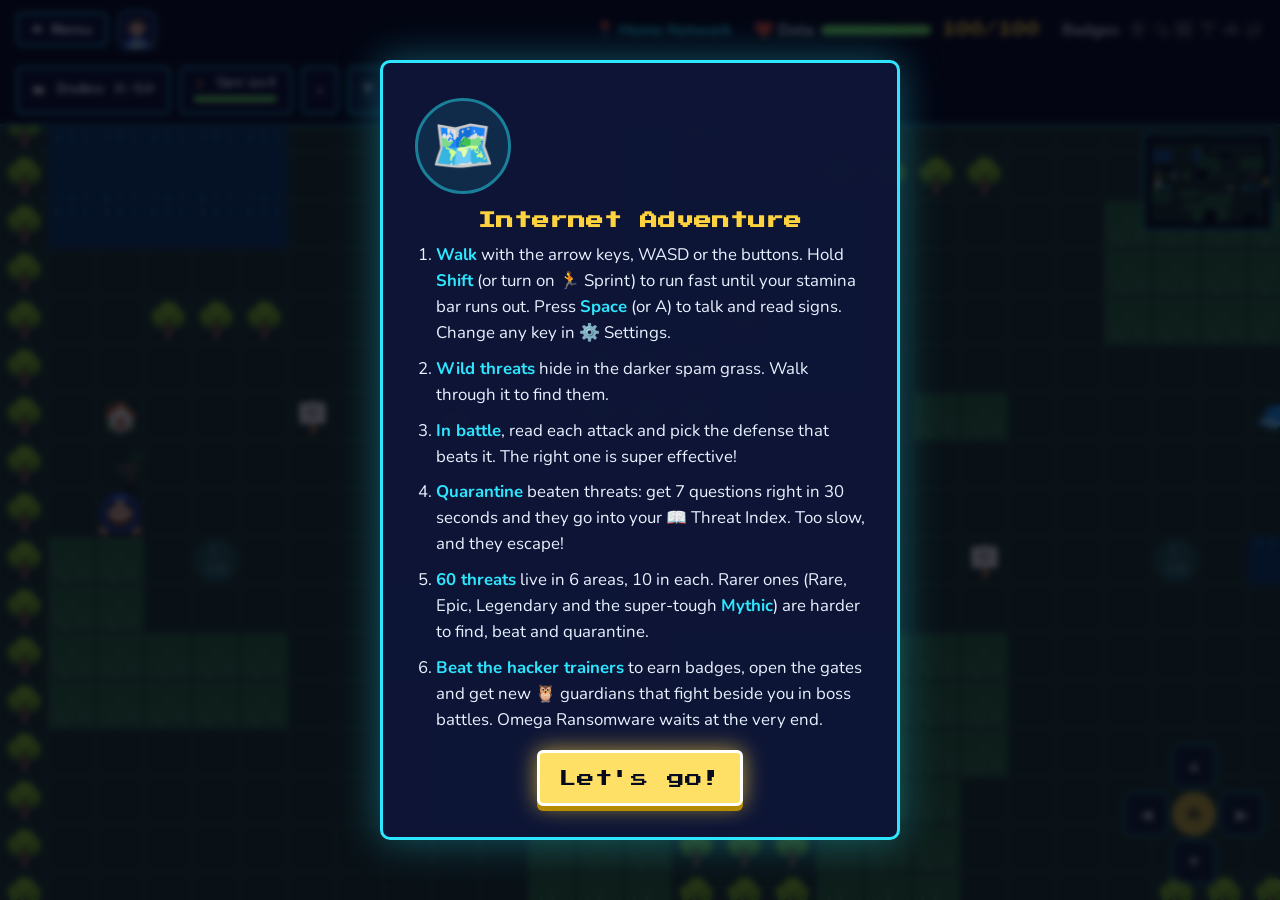
==== commit 862596d0: "Adventure: settings panel to rebind controls, change field of view, and toggle minimap and touch but" ====
--- a/adventure.html
+++ b/adventure.html
@@ -28,6 +28,7 @@
     <div class="controls">
       <button class="btn btn-small" id="btn-index" title="Threat Index (I)">📖 Index <span id="index-count"></span></button>
       <button class="btn btn-small run-btn" id="btn-sprint" aria-pressed="false" title="Sprint: hold Shift, or click to keep sprinting on. Sprinting uses stamina.">🏃 Sprint<span class="stamina" aria-hidden="true"><span id="stamina-fill"></span></span></button>
+      <button class="btn btn-small" id="btn-settings" title="Settings and controls" aria-label="Settings and controls">⚙️</button>
       <button class="btn btn-small" id="btn-help" title="How to play" aria-label="How to play">?</button>
       <button class="btn btn-small" id="btn-mute" title="Sound (M)">🔊</button>
     </div>
@@ -95,12 +96,32 @@
     <button class="btn close-btn" id="index-close">Close</button>
   </dialog>
 
+  <!-- Settings: change controls and field of view (adventure.js) -->
+  <dialog id="dlg-settings" class="panel settings-panel" aria-labelledby="settings-title">
+    <h2 id="settings-title">⚙️ Settings</h2>
+    <h3 class="settings-head">Controls</h3>
+    <p class="settings-hint">Click a key, then press the new key you want. Esc cancels, Backspace clears it.</p>
+    <div class="controls-table" id="controls"></div>
+    <h3 class="settings-head">View</h3>
+    <label class="setting-row" for="fov">
+      <span>Field of view <strong id="fov-value"></strong></span>
+      <input type="range" id="fov" min="70" max="150" step="5">
+    </label>
+    <p class="settings-hint fov-hint"><span>Zoomed in</span><span>See more of the map</span></p>
+    <label class="setting-row check"><input type="checkbox" id="opt-minimap"> Show the minimap</label>
+    <label class="setting-row check"><input type="checkbox" id="opt-pad"> Show the on-screen movement buttons</label>
+    <div class="end-buttons">
+      <button class="btn btn-primary" id="settings-close">Done</button>
+      <button class="btn" id="settings-reset">Reset to default</button>
+    </div>
+  </dialog>
+
   <!-- How to play -->
   <dialog id="dlg-help" class="panel how-panel" aria-labelledby="help-title">
     <div class="how-icon" aria-hidden="true">🗺️</div>
     <h2 id="help-title">Internet Adventure</h2>
     <ol class="clicker-steps">
-      <li><strong>Walk</strong> with the arrow keys, WASD or the buttons. Hold <strong>Shift</strong> (or turn on 🏃 Sprint) to run fast until your stamina bar runs out. It refills when you stop. Press <strong>Space</strong> (or A) to talk and read signs.</li>
+      <li><strong>Walk</strong> with the arrow keys, WASD or the buttons. Hold <strong>Shift</strong> (or turn on 🏃 Sprint) to run fast until your stamina bar runs out. Press <strong>Space</strong> (or A) to talk and read signs. Change any key in ⚙️ Settings.</li>
       <li><strong>Wild threats</strong> hide in the darker spam grass. Walk through it to find them.</li>
       <li><strong>In battle</strong>, read each attack and pick the defense that beats it. The right one is super effective!</li>
       <li><strong>Quarantine</strong> beaten threats: get 7 questions right in 30 seconds and they go into your 📖 Threat Index. Too slow, and they escape!</li>
--- a/css/style.css
+++ b/css/style.css
@@ -441,3 +441,9 @@
 @media (prefers-reduced-motion: reduce) {
   .hacked[open], .hack-title, .hack-title::before, .hack-title::after, .hacked.panic, .hacked.panic .hack-meter strong, .hack-log p { animation: none; }
 }
+
+/* Halloween tab in the Coder Locker (locker.js) */
+.locker-tab.event-tab { color: #f07c12; border-color: #f07c12; }
+.locker-tab.event-tab[aria-selected="true"] { color: #1a0d05; background: #f07c12; border-color: #f07c12; box-shadow: 0 0 14px rgba(240, 124, 18, 0.6); }
+.locker-grid.halloween { padding: 0.5rem; border-radius: 12px; background: radial-gradient(ellipse at top, rgba(240, 124, 18, 0.15), transparent 70%); }
+.locker-slot { font-size: 0.65rem; font-weight: 800; color: #f07c12; text-transform: uppercase; letter-spacing: 0.04em; }
--- a/css/adventure.css
+++ b/css/adventure.css
@@ -294,3 +294,35 @@
 .stamina span.tired { background: var(--pink); animation: tired-blink 0.5s steps(2) infinite; }
 @keyframes tired-blink { 50% { opacity: 0.4; } }
 .run-btn.on .stamina { background: rgba(7, 11, 31, 0.5); }
+
+/* ---------- Settings (adventure.js) ---------- */
+.settings-panel { width: min(560px, 94vw); }
+.settings-head { margin: 1rem 0 0.3rem; font-family: var(--pixel); font-size: 0.75rem; color: var(--cyan); }
+.settings-hint { margin: 0 0 0.6rem; font-size: 0.85rem; color: var(--text-dim); }
+.controls-table { display: grid; gap: 0.35rem; }
+.control-row { display: grid; grid-template-columns: 1fr 7.5rem 7.5rem; align-items: center; gap: 0.5rem; }
+.control-name { font-weight: 700; }
+.key-btn {
+  padding: 0.4rem 0.5rem;
+  font: inherit;
+  font-weight: 800;
+  font-size: 0.9rem;
+  color: var(--text);
+  background: var(--bg-2);
+  border: 2px solid var(--cyan-dim);
+  border-bottom-width: 4px;
+  border-radius: 8px;
+  cursor: pointer;
+  transition: border-color 0.15s, transform 0.1s;
+}
+.key-btn:hover, .key-btn:focus-visible { border-color: var(--cyan); outline: none; }
+.key-btn:active { transform: translateY(2px); }
+.key-btn.listening { color: var(--bg); background: var(--gold); border-color: var(--gold); animation: listening 0.8s ease-in-out infinite; }
+@keyframes listening { 50% { box-shadow: 0 0 14px rgba(255, 210, 63, 0.9); } }
+.setting-row { display: flex; flex-direction: column; gap: 0.3rem; margin-top: 0.4rem; font-weight: 700; }
+.setting-row strong { color: var(--gold); }
+.setting-row input[type="range"] { width: 100%; accent-color: var(--cyan); }
+.setting-row.check { flex-direction: row; align-items: center; gap: 0.6rem; font-weight: 600; }
+.setting-row.check input { width: 18px; height: 18px; accent-color: var(--cyan); }
+.fov-hint { display: flex; justify-content: space-between; font-size: 0.75rem; }
+@media (max-width: 520px) { .control-row { grid-template-columns: 1fr 5.5rem 5.5rem; } }
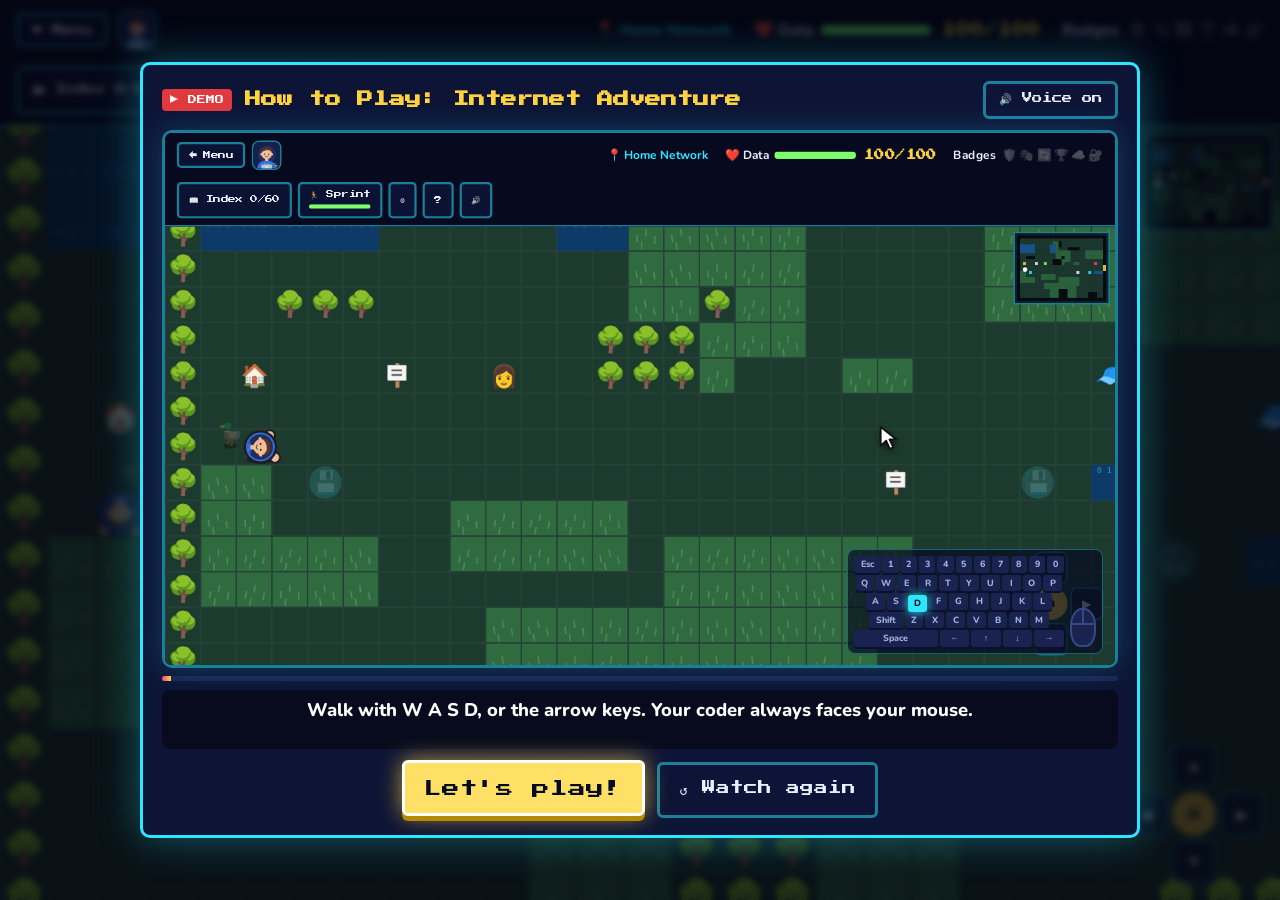
==== commit d0f88a3a: "How to Play videos: the real game plays itself with a cursor, on-screen keyboard, narrator and capti" ====
--- a/adventure.html
+++ b/adventure.html
@@ -116,21 +116,6 @@
     </div>
   </dialog>
 
-  <!-- How to play -->
-  <dialog id="dlg-help" class="panel how-panel" aria-labelledby="help-title">
-    <div class="how-icon" aria-hidden="true">🗺️</div>
-    <h2 id="help-title">Internet Adventure</h2>
-    <ol class="clicker-steps">
-      <li><strong>Walk</strong> with the arrow keys, WASD or the buttons. Hold <strong>Shift</strong> (or turn on 🏃 Sprint) to run fast until your stamina bar runs out. Press <strong>Space</strong> (or A) to talk and read signs. Change any key in ⚙️ Settings.</li>
-      <li><strong>Wild threats</strong> hide in the darker spam grass. Walk through it to find them.</li>
-      <li><strong>In battle</strong>, read each attack and pick the defense that beats it. The right one is super effective!</li>
-      <li><strong>Quarantine</strong> beaten threats: get 7 questions right in 30 seconds and they go into your 📖 Threat Index. Too slow, and they escape!</li>
-      <li><strong>60 threats</strong> live in 6 areas, 10 in each. Rarer ones (Rare, Epic, Legendary and the super-tough <strong>Mythic</strong>) are harder to find, beat and quarantine.</li>
-      <li><strong>Beat the hacker trainers</strong> to earn badges, open the gates and get new 🦉 guardians that fight beside you in boss battles. Omega Ransomware waits at the very end.</li>
-    </ol>
-    <div class="end-buttons"><button class="btn btn-primary" id="help-go">Let's go!</button></div>
-  </dialog>
-
   <!-- You beat the final boss -->
   <dialog id="dlg-win" class="panel cleared-panel" aria-labelledby="win-title">
     <div class="confetti" id="confetti" aria-hidden="true"></div>
@@ -142,10 +127,12 @@
 
   <div id="toast" role="status" aria-live="polite"></div>
 
+  <script src="js/demo-mode.js"></script>
   <script src="js/content.js"></script>
   <script src="js/sound.js"></script>
   <script src="js/avatar.js"></script>
   <script src="js/adventure-data.js"></script>
+  <script src="js/demo.js"></script>
   <script src="js/adventure.js"></script>
 </body>
 </html>
--- a/css/style.css
+++ b/css/style.css
@@ -247,90 +247,323 @@
 .coder-btn { display: flex; align-items: center; justify-content: center; gap: 0.7rem; padding-top: 0.55rem; padding-bottom: 0.55rem; }
 .coder-mini { width: 38px; height: 38px; flex: none; }
 
-/* ---------- Coder Locker (locker.js) ---------- */
-.locker { width: min(900px, 94vw); }
-.locker-body { display: grid; grid-template-columns: 220px 1fr; gap: 1.4rem; }
-@media (max-width: 680px) { .locker-body { grid-template-columns: 1fr; } }
-
-.locker-side { display: flex; flex-direction: column; align-items: center; text-align: center; }
-.locker-preview {
-  width: 200px;
-  height: 200px;
-  border-radius: 22px;
-  border: 3px solid var(--cyan);
-  box-shadow: 0 0 24px rgba(46, 230, 255, 0.35);
+/* ---------- Coder Locker (locker.js): full screen, like a battle-royale locker ---------- */
+.locker {
+  --lk-font: 'Lilita One', 'Nunito', sans-serif;
+  --lk-yellow: #ffe94d;
+  width: 100vw;
+  height: 100dvh;
+  max-width: none;
+  max-height: none;
+  margin: 0;
+  padding: 0;
+  border: 0;
+  color: #fff;
+  background: radial-gradient(ellipse at 72% 42%, #3f8bff 0%, #2152d6 30%, #12298a 62%, #0a1550 100%);
   overflow: hidden;
 }
-.locker-preview.trying { border-color: var(--gold); box-shadow: 0 0 24px rgba(255, 210, 63, 0.5); }
-.locker-stars { margin: 0.9rem 0 0; font-weight: 800; }
-.locker-stars strong { font-family: var(--pixel); font-size: 1.1rem; color: var(--gold); }
-.star-icon { color: var(--gold); font-size: 1.3rem; }
-.locker-earned { margin: 0.3rem 0 0; font-size: 0.85rem; color: var(--text-dim); line-height: 1.4; }
-.locker-buy {
-  margin-top: 0.9rem;
-  padding: 0.8rem;
+.locker[open] { display: flex; flex-direction: column; animation: lk-in 0.28s ease-out; }
+.locker::backdrop { background: #0a1550; }
+@keyframes lk-in { from { opacity: 0; transform: scale(1.04); } }
+.locker.spooky { background: radial-gradient(ellipse at 72% 42%, #ff8a2a 0%, #b03c12 28%, #4a1452 62%, #1c0828 100%); }
+
+/* Diagonal stripes and a soft vignette over the background */
+.lk-bg {
+  position: absolute;
+  inset: 0;
+  pointer-events: none;
+  background:
+    repeating-linear-gradient(-55deg, rgba(255, 255, 255, 0.035) 0 2px, transparent 2px 26px),
+    radial-gradient(ellipse at center, transparent 55%, rgba(0, 0, 20, 0.55) 100%);
+}
+
+/* Top bar */
+.lk-top {
+  position: relative;
+  display: flex;
+  align-items: center;
+  gap: 1rem;
+  padding: 1rem clamp(1rem, 3vw, 2.5rem) 0.6rem;
+}
+.lk-top h2 {
+  margin: 0;
+  font-family: var(--lk-font);
+  font-weight: 400;
+  font-size: clamp(2rem, 4.5vw, 3.2rem);
+  line-height: 1;
+  text-transform: uppercase;
+  letter-spacing: 0.02em;
+  transform: skewX(-6deg);
+  text-shadow: 0 4px 0 rgba(0, 0, 40, 0.45);
+}
+.lk-count { font-weight: 800; color: rgba(255, 255, 255, 0.7); align-self: flex-end; padding-bottom: 0.35rem; }
+.lk-stars {
+  margin-left: auto;
+  display: flex;
+  align-items: center;
+  gap: 0.4rem;
+  padding: 0.35rem 1rem 0.35rem 0.7rem;
+  font-family: var(--lk-font);
+  font-size: 1.5rem;
+  background: rgba(0, 0, 30, 0.45);
+  border-radius: 8px;
+  transform: skewX(-6deg);
+}
+.lk-star { color: var(--lk-yellow); text-shadow: 0 0 10px rgba(255, 233, 77, 0.8); }
+.lk-back, .lk-close {
+  font-family: var(--lk-font);
+  font-size: 1.3rem;
+  color: #fff;
+  background: rgba(0, 0, 30, 0.45);
+  border: 2px solid rgba(255, 255, 255, 0.35);
+  border-radius: 8px;
+  padding: 0.3rem 0.9rem;
+  cursor: pointer;
+  transition: background 0.12s, transform 0.12s;
+}
+.lk-close { width: 2.6rem; height: 2.6rem; padding: 0; margin: 0; }
+.lk-back:hover, .lk-close:hover, .lk-back:focus-visible, .lk-close:focus-visible { background: rgba(255, 255, 255, 0.2); transform: scale(1.05); outline: none; }
+
+/* Left: loadout or item grid. Right: your coder on a stage. */
+.lk-main {
+  position: relative;
+  flex: 1;
+  min-height: 0;
+  display: grid;
+  grid-template-columns: minmax(0, 1.25fr) minmax(280px, 1fr);
+  gap: clamp(1rem, 3vw, 2.5rem);
+  padding: 0.4rem clamp(1rem, 3vw, 2.5rem) 1.2rem;
+}
+.lk-left { min-height: 0; overflow-y: auto; overflow-x: hidden; padding: 0.5rem 0.5rem 1rem; scrollbar-color: rgba(255, 255, 255, 0.35) transparent; }
+.lk-loadout, .lk-grid { display: grid; gap: 0.75rem; animation: lk-slide 0.25s ease-out; }
+.lk-loadout { grid-template-columns: repeat(4, minmax(0, 1fr)); }
+.lk-grid { grid-template-columns: repeat(auto-fill, minmax(118px, 1fr)); }
+@keyframes lk-slide { from { opacity: 0; transform: translateX(-16px); } }
+
+/* Item tiles, colored by rarity */
+.lk-tile {
+  --r1: #b8c0cc;
+  --r2: #5f6878;
+  position: relative;
+  aspect-ratio: 1;
+  padding: 0;
+  font: inherit;
+  color: #fff;
+  border: 0;
+  border-radius: 6px;
+  overflow: hidden;
+  cursor: pointer;
+  background: radial-gradient(circle at 50% 30%, var(--r1), var(--r2) 80%);
+  box-shadow: inset 0 0 0 3px rgba(255, 255, 255, 0.18), 0 5px 0 rgba(0, 0, 30, 0.4);
+  transition: transform 0.12s, box-shadow 0.12s, filter 0.12s;
+}
+.lk-tile.rare { --r1: #6ccbff; --r2: #1c5bc4; }
+.lk-tile.epic { --r1: #dd8bff; --r2: #6424ad; }
+.lk-tile.legendary { --r1: #ffc463; --r2: #c2541a; }
+/* A shiny streak across every tile */
+.lk-tile::after {
+  content: '';
+  position: absolute;
+  inset: 0;
+  background: linear-gradient(115deg, transparent 38%, rgba(255, 255, 255, 0.22) 46%, transparent 54%);
+  transform: translateX(-60%);
+  transition: transform 0.45s;
+  pointer-events: none;
+}
+.lk-tile:hover, .lk-tile:focus-visible {
+  transform: translateY(-4px) scale(1.04);
+  box-shadow: inset 0 0 0 3px #fff, 0 10px 20px rgba(0, 0, 30, 0.5);
+  outline: none;
+  z-index: 1;
+}
+.lk-tile:hover::after, .lk-tile:focus-visible::after { transform: translateX(60%); }
+.lk-tile.selected {
+  box-shadow: inset 0 0 0 4px var(--lk-yellow), 0 0 0 3px rgba(255, 233, 77, 0.45), 0 0 26px rgba(255, 233, 77, 0.55);
+  z-index: 1;
+}
+.lk-art { position: absolute; inset: 6% 6% 20%; display: flex; align-items: center; justify-content: center; }
+.lk-art .avatar-svg { filter: drop-shadow(0 4px 4px rgba(0, 0, 30, 0.35)); }
+.lk-tile.locked .lk-art { filter: saturate(0.75) brightness(0.9); }
+.lk-empty { font-size: 3rem; opacity: 0.55; }
+.lk-emoji { font-size: clamp(2.4rem, 5vw, 3.6rem); filter: drop-shadow(0 4px 4px rgba(0, 0, 30, 0.35)); }
+.lk-name {
+  position: absolute;
+  left: 0;
+  right: 0;
+  bottom: 0;
+  padding: 1rem 0.45rem 0.4rem;
+  font-family: var(--lk-font);
+  font-size: clamp(0.8rem, 1.2vw, 1rem);
+  line-height: 1.05;
+  text-align: left;
+  text-transform: uppercase;
+  background: linear-gradient(transparent, rgba(0, 0, 25, 0.8) 45%);
+  border-bottom: 4px solid var(--r1);
+}
+.lk-label {
+  position: absolute;
+  top: 0.4rem;
+  left: 0.5rem;
+  font-family: var(--lk-font);
+  font-size: 0.78rem;
+  text-transform: uppercase;
+  letter-spacing: 0.04em;
+  color: rgba(255, 255, 255, 0.92);
+  text-shadow: 0 1px 2px rgba(0, 0, 30, 0.8);
+}
+.lk-price, .lk-check, .lk-event {
+  position: absolute;
+  top: 0.35rem;
+  right: 0.35rem;
+  font-family: var(--lk-font);
+  font-size: 0.85rem;
+  line-height: 1;
+  padding: 0.25rem 0.4rem;
+  border-radius: 5px;
+}
+.lk-price { color: var(--lk-yellow); background: rgba(0, 0, 25, 0.75); }
+.lk-check { color: #0a2a10; background: #5ef08a; padding: 0.25rem 0.45rem; }
+.lk-event { right: auto; left: 0.3rem; top: auto; bottom: 2.3rem; font-size: 1rem; padding: 0; }
+
+/* The Halloween Shop tile on the loadout */
+.lk-event-tile {
+  grid-column: 1 / -1;
+  aspect-ratio: auto;
+  min-height: 90px;
+  display: flex;
+  align-items: center;
+  gap: 1rem;
+  padding: 0.8rem 1.2rem;
+  text-align: left;
+  background: linear-gradient(100deg, #ff9a2e, #d9480f 45%, #5a1670);
+}
+.lk-event-icon { font-size: 3.2rem; filter: drop-shadow(0 4px 6px rgba(0, 0, 0, 0.4)); animation: lk-bob 2.4s ease-in-out infinite; }
+.lk-event-text strong { display: block; font-family: var(--lk-font); font-weight: 400; font-size: clamp(1.4rem, 2.6vw, 2rem); text-transform: uppercase; line-height: 1; }
+.lk-event-text span { font-weight: 800; opacity: 0.9; }
+.lk-event-new {
+  position: absolute;
+  top: 0.5rem;
+  right: 0.6rem;
+  padding: 0.2rem 0.5rem;
+  font-family: var(--lk-font);
+  color: #3a1000;
+  background: var(--lk-yellow);
+  border-radius: 4px;
+  transform: rotate(4deg);
+}
+
+/* Your coder on a glowing stage */
+.lk-right { min-height: 0; display: flex; flex-direction: column; align-items: center; gap: 1rem; }
+.lk-stage { position: relative; flex: 1; min-height: 0; width: 100%; display: flex; align-items: center; justify-content: center; }
+.lk-rays {
+  position: absolute;
+  width: 150%;
+  aspect-ratio: 1;
+  background: repeating-conic-gradient(rgba(255, 255, 255, 0.09) 0 7deg, transparent 7deg 20deg);
+  mask-image: radial-gradient(circle, #000 15%, transparent 62%);
+  -webkit-mask-image: radial-gradient(circle, #000 15%, transparent 62%);
+  animation: lk-spin 50s linear infinite;
+  pointer-events: none;
+}
+@keyframes lk-spin { to { transform: rotate(360deg); } }
+.lk-preview {
+  --glow: rgba(120, 220, 255, 0.55);
+  position: relative;
+  z-index: 1;
+  width: min(100%, 44vh, 380px);
+  aspect-ratio: 1;
+  border-radius: 28px;
+  overflow: hidden;
+  box-shadow: 0 0 0 5px rgba(255, 255, 255, 0.9), 0 0 50px var(--glow), 0 24px 40px rgba(0, 0, 30, 0.5);
+  animation: lk-bob 3.2s ease-in-out infinite;
+  transition: box-shadow 0.25s;
+}
+.lk-preview.rare { --glow: rgba(108, 203, 255, 0.85); }
+.lk-preview.epic { --glow: rgba(221, 139, 255, 0.85); }
+.lk-preview.legendary { --glow: rgba(255, 196, 99, 0.95); }
+.lk-preview.trying { box-shadow: 0 0 0 5px var(--lk-yellow), 0 0 60px var(--glow), 0 24px 40px rgba(0, 0, 30, 0.5); }
+@keyframes lk-bob { 50% { transform: translateY(-8px); } }
+.lk-podium {
+  position: absolute;
+  bottom: max(0px, calc(50% - min(50%, 22vh, 190px) - 3.2rem));
+  width: min(80%, 34vh, 300px);
+  height: 2.6rem;
+  border-radius: 50%;
+  background: radial-gradient(ellipse, rgba(140, 230, 255, 0.85), rgba(60, 140, 255, 0.35) 55%, transparent 72%);
+  filter: blur(2px);
+}
+.lk-stage.equip .lk-preview { animation: lk-equip 0.45s ease-out, lk-bob 3.2s ease-in-out 0.45s infinite; }
+.lk-stage.bought .lk-preview { animation: lk-buy 0.7s ease-out, lk-bob 3.2s ease-in-out 0.7s infinite; }
+.lk-stage.bought::after {
+  content: '★ ★ ★';
+  position: absolute;
+  z-index: 2;
+  font-family: var(--lk-font);
+  font-size: 3rem;
+  color: var(--lk-yellow);
+  text-shadow: 0 0 20px rgba(255, 233, 77, 0.9);
+  animation: lk-stars 1s ease-out forwards;
+  pointer-events: none;
+}
+@keyframes lk-equip { 40% { transform: scale(1.06) rotate(-2deg); } }
+@keyframes lk-buy { 30% { transform: scale(1.12) rotate(3deg); } 60% { transform: scale(0.97); } }
+@keyframes lk-stars { from { opacity: 1; transform: scale(0.5); } to { opacity: 0; transform: scale(2.2) translateY(-30px); } }
+
+/* Details box under your coder */
+.lk-details {
+  --r1: rgba(255, 255, 255, 0.5);
+  width: min(100%, 440px);
+  padding: 0.9rem 1.2rem 1rem;
+  background: rgba(0, 0, 30, 0.5);
+  border-left: 6px solid var(--r1);
+  border-radius: 6px;
+}
+.lk-details.rare { --r1: #6ccbff; }
+.lk-details.epic { --r1: #dd8bff; }
+.lk-details.legendary { --r1: #ffc463; }
+.lk-rarity { font-family: var(--lk-font); text-transform: uppercase; letter-spacing: 0.08em; color: var(--r1); }
+.lk-item-name { margin: 0.1rem 0 0; font-family: var(--lk-font); font-weight: 400; font-size: clamp(1.6rem, 3vw, 2.3rem); line-height: 1; text-transform: uppercase; }
+.lk-item-type { margin: 0.3rem 0 0; font-weight: 800; color: rgba(255, 255, 255, 0.75); }
+.lk-item-note { margin: 0.4rem 0 0; line-height: 1.4; color: rgba(255, 255, 255, 0.9); }
+.lk-action {
+  margin-top: 0.8rem;
   width: 100%;
-  display: grid;
-  gap: 0.5rem;
-  border: 2px solid var(--gold);
-  border-radius: 10px;
-  background: rgba(255, 210, 63, 0.08);
-}
-.locker-buy p { margin: 0; font-weight: 800; font-size: 0.95rem; line-height: 1.35; }
-.locker-buy .btn-primary { font-size: 0.72rem; padding: 0.75rem 0.6rem; }
-.locker-buy .btn:disabled { opacity: 0.55; cursor: not-allowed; transform: none; }
-.locker-buy .btn-small { font-size: 0.6rem; padding: 0.55rem; }
-
-.locker-shop { min-width: 0; }
-.locker-tabs { display: flex; flex-wrap: wrap; gap: 0.4rem; margin-bottom: 0.9rem; }
-.locker-tab {
-  font: inherit;
-  font-weight: 800;
-  font-size: 0.85rem;
-  padding: 0.35rem 0.75rem;
-  color: var(--text-dim);
-  background: rgba(7, 11, 31, 0.8);
-  border: 2px solid var(--cyan-dim);
-  border-radius: 999px;
+  padding: 0.7rem 1rem;
+  font-family: var(--lk-font);
+  font-size: 1.5rem;
+  text-transform: uppercase;
+  color: #1c1600;
+  background: var(--lk-yellow);
+  border: 0;
+  border-radius: 6px;
+  box-shadow: 0 5px 0 #c9b00d;
+  transform: skewX(-6deg);
   cursor: pointer;
-}
-.locker-tab[aria-selected="true"] { color: var(--bg); background: var(--cyan); border-color: var(--cyan); }
-.locker-tab:focus-visible { outline: 2px solid #fff; outline-offset: 2px; }
-
-.locker-grid {
-  display: grid;
-  grid-template-columns: repeat(auto-fill, minmax(112px, 1fr));
-  gap: 0.6rem;
-  max-height: 52vh;
-  overflow-y: auto;
-  padding: 0.2rem;
-}
-.locker-item {
-  --rarity: var(--cyan-dim);
-  display: flex;
-  flex-direction: column;
-  align-items: center;
-  gap: 0.3rem;
-  padding: 0.5rem 0.4rem 0.6rem;
-  font: inherit;
-  color: var(--text);
-  background: rgba(7, 11, 31, 0.8);
-  border: 3px solid var(--rarity);
-  border-radius: 12px;
-  cursor: pointer;
-  transition: transform 0.12s, box-shadow 0.12s;
-}
-.locker-item.rare { --rarity: #4db8ff; }
-.locker-item.epic { --rarity: #a66bff; }
-.locker-item.legendary { --rarity: var(--gold); }
-.locker-item:hover, .locker-item:focus-visible { transform: translateY(-2px); box-shadow: 0 0 14px var(--rarity); outline: none; }
-.locker-item.wearing { background: rgba(46, 230, 255, 0.14); border-color: var(--cyan); }
-.locker-item.trying { box-shadow: 0 0 16px rgba(255, 210, 63, 0.7); border-color: var(--gold); }
-.locker-thumb { width: 72px; height: 72px; }
-.locker-item.for-sale .locker-thumb { opacity: 0.8; }
-.locker-name { font-weight: 800; font-size: 0.82rem; line-height: 1.2; text-align: center; }
-.locker-price { font-family: var(--pixel); font-size: 0.55rem; color: var(--gold); }
-.locker-item.wearing .locker-price { color: var(--cyan); }
+  transition: transform 0.1s, filter 0.1s;
+}
+.lk-action:hover, .lk-action:focus-visible { filter: brightness(1.08); transform: skewX(-6deg) translateY(-2px); outline: 3px solid #fff; outline-offset: 3px; }
+.lk-action:active { transform: skewX(-6deg) translateY(3px); box-shadow: 0 2px 0 #c9b00d; }
+.lk-action.done { color: #0a2a10; background: #5ef08a; box-shadow: 0 5px 0 #2a9a4c; cursor: default; }
+.lk-action.poor { color: rgba(255, 255, 255, 0.85); background: rgba(255, 255, 255, 0.15); box-shadow: none; cursor: not-allowed; }
+
+/* Phones and small windows: coder on top, items underneath, whole thing scrolls */
+@media (max-width: 760px) {
+  .locker[open] { overflow-y: auto; }
+  .lk-main { flex: none; display: flex; flex-direction: column-reverse; }
+  .lk-right, .lk-stage { flex: none; }
+  .lk-left { overflow: visible; }
+  .lk-loadout { grid-template-columns: repeat(4, minmax(0, 1fr)); gap: 0.5rem; }
+  .lk-grid { grid-template-columns: repeat(auto-fill, minmax(84px, 1fr)); gap: 0.5rem; }
+  .lk-name { font-size: 0.72rem; }
+  .lk-label { font-size: 0.62rem; }
+  .lk-stage { min-height: 240px; }
+  .lk-preview { width: 220px; }
+  .lk-count { display: none; }
+}
+@media (prefers-reduced-motion: reduce) {
+  .locker[open], .lk-rays, .lk-preview, .lk-event-icon, .lk-loadout, .lk-grid { animation: none; }
+}
+
 .modes.three { grid-template-columns: repeat(3, 1fr); }
 #dlg-mode:has(#mode-games:not([hidden])) { width: min(820px, 94vw); }
 @media (max-width: 720px) { .modes.three { grid-template-columns: 1fr; } }
@@ -442,8 +675,159 @@
   .hacked[open], .hack-title, .hack-title::before, .hack-title::after, .hacked.panic, .hacked.panic .hack-meter strong, .hack-log p { animation: none; }
 }
 
-/* Halloween tab in the Coder Locker (locker.js) */
-.locker-tab.event-tab { color: #f07c12; border-color: #f07c12; }
-.locker-tab.event-tab[aria-selected="true"] { color: #1a0d05; background: #f07c12; border-color: #f07c12; box-shadow: 0 0 14px rgba(240, 124, 18, 0.6); }
-.locker-grid.halloween { padding: 0.5rem; border-radius: 12px; background: radial-gradient(ellipse at top, rgba(240, 124, 18, 0.15), transparent 70%); }
-.locker-slot { font-size: 0.65rem; font-weight: 800; color: #f07c12; text-transform: uppercase; letter-spacing: 0.04em; }
+
+/* ---------- How to Play videos (demo.js) ---------- */
+.panel.demo {
+  width: min(1000px, 96vw, calc((100dvh - 15rem) * 16 / 9));
+  min-width: min(560px, 96vw);
+  max-height: 98dvh;
+  padding: 1rem 1.2rem 1.1rem;
+}
+.demo-head { display: flex; align-items: center; gap: 0.8rem; margin-bottom: 0.7rem; }
+.demo-head h2 { margin: 0; font-size: clamp(0.75rem, 1.6vw, 1rem); text-align: left; flex: 1; }
+.demo-live {
+  padding: 0.25rem 0.5rem;
+  font-family: var(--pixel);
+  font-size: 0.55rem;
+  color: #fff;
+  background: #e0393e;
+  border-radius: 4px;
+  animation: demo-blink 1.6s ease-in-out infinite;
+}
+@keyframes demo-blink { 50% { opacity: 0.55; } }
+.demo-voice { flex: none; }
+
+/* The screen: the game is laid out at 1280x720 and scaled down to fit */
+.demo-screen {
+  position: relative;
+  aspect-ratio: 16 / 9;
+  overflow: hidden;
+  border-radius: 10px;
+  border: 3px solid var(--cyan-dim);
+  background: var(--bg);
+  box-shadow: 0 0 30px rgba(46, 230, 255, 0.2);
+}
+#demo-frame {
+  position: absolute;
+  top: 0;
+  left: 0;
+  width: 1280px;
+  height: 720px;
+  border: 0;
+  transform-origin: 0 0;
+  pointer-events: none;   /* it's a video: watch, don't touch */
+}
+.demo-cursor { position: absolute; top: 0; left: 0; z-index: 2; width: 26px; height: 26px; pointer-events: none; filter: drop-shadow(0 2px 3px rgba(0, 0, 0, 0.6)); }
+.demo-cursor svg { display: block; width: 100%; height: 100%; }
+.demo-cursor::before {
+  content: '';
+  position: absolute;
+  left: -14px;
+  top: -14px;
+  width: 32px;
+  height: 32px;
+  border-radius: 50%;
+  border: 3px solid var(--gold);
+  opacity: 0;
+}
+.demo-cursor.clicking::before { animation: demo-click 0.45s ease-out; }
+@keyframes demo-click { from { opacity: 1; transform: scale(0.3); } to { opacity: 0; transform: scale(1.5); } }
+
+/* The keyboard and mouse in the corner */
+.demo-input {
+  position: absolute;
+  right: 1.2%;
+  bottom: 2%;
+  z-index: 2;
+  display: flex;
+  align-items: flex-end;
+  gap: 6px;
+  padding: 6px;
+  width: 27%;
+  background: rgba(7, 11, 31, 0.7);
+  border: 1px solid rgba(46, 230, 255, 0.35);
+  border-radius: 8px;
+  pointer-events: none;
+}
+.demo-keys { flex: 1; display: grid; gap: 2px; }
+.demo-row { display: flex; gap: 2px; justify-content: center; }
+.demo-key {
+  flex: 1;
+  min-width: 0;
+  max-width: 9%;
+  padding: 2px 0;
+  font-family: var(--body);
+  font-weight: 800;
+  font-size: clamp(5px, 0.75vw, 9px);
+  line-height: 1.4;
+  text-align: center;
+  color: var(--text-dim);
+  background: #1a2350;
+  border-radius: 3px;
+  box-shadow: 0 2px 0 #0b1030;
+  transition: background 0.08s, color 0.08s, transform 0.08s;
+}
+.demo-key.wide { max-width: 16%; flex: 1.6; }
+.demo-key.space { max-width: 40%; flex: 5; }
+.demo-key.down { color: var(--bg); background: var(--cyan); box-shadow: 0 0 10px var(--cyan); transform: translateY(2px); }
+.demo-mouse {
+  position: relative;
+  flex: none;
+  width: 11%;
+  aspect-ratio: 3 / 4.4;
+  display: flex;
+  border: 2px solid #3a4785;
+  border-radius: 45% 45% 40% 40%;
+  overflow: hidden;
+  background: #1a2350;
+}
+.demo-mouse span { flex: 1; height: 42%; border-bottom: 2px solid #3a4785; transition: background 0.08s; }
+.demo-mouse-l { border-right: 2px solid #3a4785; }
+.demo-mouse.down .demo-mouse-l { background: var(--cyan); box-shadow: 0 0 10px var(--cyan); }
+
+/* Loading, and the end of the video */
+.demo-cover {
+  position: absolute;
+  inset: 0;
+  z-index: 3;
+  display: flex;
+  flex-wrap: wrap;
+  align-content: center;
+  justify-content: center;
+  gap: 0.8rem;
+  padding: 1rem;
+  text-align: center;
+  background: rgba(7, 11, 31, 0.82);
+  backdrop-filter: blur(2px);
+}
+.demo-end { width: 100%; margin: 0; font-family: var(--pixel); font-size: clamp(0.8rem, 2vw, 1.2rem); color: var(--gold); }
+.demo-spinner {
+  display: inline-block;
+  width: 1.1rem;
+  height: 1.1rem;
+  margin-right: 0.6rem;
+  vertical-align: -0.2rem;
+  border: 3px solid var(--cyan-dim);
+  border-top-color: var(--cyan);
+  border-radius: 50%;
+  animation: demo-spin 0.8s linear infinite;
+}
+@keyframes demo-spin { to { transform: rotate(360deg); } }
+
+.demo-progress { height: 5px; margin-top: 0.5rem; border-radius: 3px; background: #1a2350; overflow: hidden; }
+.demo-progress span { display: block; height: 100%; width: 0; background: linear-gradient(90deg, var(--pink), var(--gold)); }
+/* Captions, like subtitles */
+.demo-caption {
+  min-height: 3.2em;
+  margin: 0.6rem 0 0;
+  padding: 0.45rem 0.8rem;
+  font-size: clamp(0.95rem, 1.8vw, 1.15rem);
+  font-weight: 800;
+  line-height: 1.4;
+  text-align: center;
+  color: #fff;
+  background: rgba(0, 0, 0, 0.45);
+  border-radius: 8px;
+}
+.panel.demo .end-buttons { margin-top: 0.8rem; }
+@media (prefers-reduced-motion: reduce) { .demo-live, .demo-spinner { animation: none; } }
--- a/css/td.css
+++ b/css/td.css
@@ -803,53 +803,6 @@
 .cleared-stats .score-bank strong { font-family: var(--body); font-size: 1rem; color: var(--gold); }
 @media (prefers-reduced-motion: reduce) { .cleared-coder { animation: none; } }
 
-/* ---------- How to Play (howto.js) ---------- */
-.how-panel { width: min(520px, 94vw); text-align: center; }
-.how-page { min-height: 15rem; display: flex; flex-direction: column; align-items: center; }
-.how-page.slide { animation: how-slide 0.25s ease-out; }
-@keyframes how-slide { from { opacity: 0; transform: translateX(24px); } to { opacity: 1; transform: none; } }
-.how-icon {
-  width: 96px;
-  height: 96px;
-  display: grid;
-  place-items: center;
-  font-size: 3.2rem;
-  border-radius: 50%;
-  background: rgba(46, 230, 255, 0.1);
-  border: 3px solid var(--cyan-dim);
-  margin: 0.4rem 0 0.8rem;
-}
-.how-panel h2 { margin-bottom: 0.5rem; }
-.how-text { margin: 0; font-size: 1.15rem; line-height: 1.6; }
-.how-text strong { color: var(--cyan); }
-.how-tip {
-  margin: 1rem 0 0;
-  padding: 0.6rem 0.9rem;
-  font-size: 0.95rem;
-  color: var(--text-dim);
-  border-left: 3px solid var(--gold);
-  background: rgba(255, 210, 63, 0.07);
-  border-radius: 6px;
-  text-align: left;
-}
-.how-dots { display: flex; justify-content: center; gap: 0.45rem; margin-top: 1.2rem; }
-.how-dots span { width: 10px; height: 10px; border-radius: 50%; background: #2a3570; transition: background 0.2s, transform 0.2s; }
-.how-dots .done { background: var(--cyan-dim); }
-.how-dots .on { background: var(--gold); transform: scale(1.3); }
-.how-panel .end-buttons .btn { min-width: 8rem; }
-.how-skip {
-  display: block;
-  margin: 0.9rem auto 0;
-  font: inherit;
-  font-size: 0.85rem;
-  color: var(--text-dim);
-  background: none;
-  border: none;
-  text-decoration: underline;
-  cursor: pointer;
-}
-.how-skip:hover, .how-skip:focus-visible { color: var(--text); }
-@media (prefers-reduced-motion: reduce) { .how-page.slide { animation: none; } }
 
 /* ---------- Feedback that makes the game feel alive (juice.js) ---------- */
 .stat { position: relative; display: inline-block; }
--- a/css/adventure.css
+++ b/css/adventure.css
@@ -211,8 +211,6 @@
 }
 
 /* How to play list (same look as the clicker's) */
-.clicker-steps { display: grid; gap: 0.6rem; margin: 0.5rem 0 0; padding-left: 1.3rem; text-align: left; }
-.clicker-steps strong { color: var(--cyan); }
 
 /* ---------- Rarity ---------- */
 .rarity-tag { color: var(--bg); }
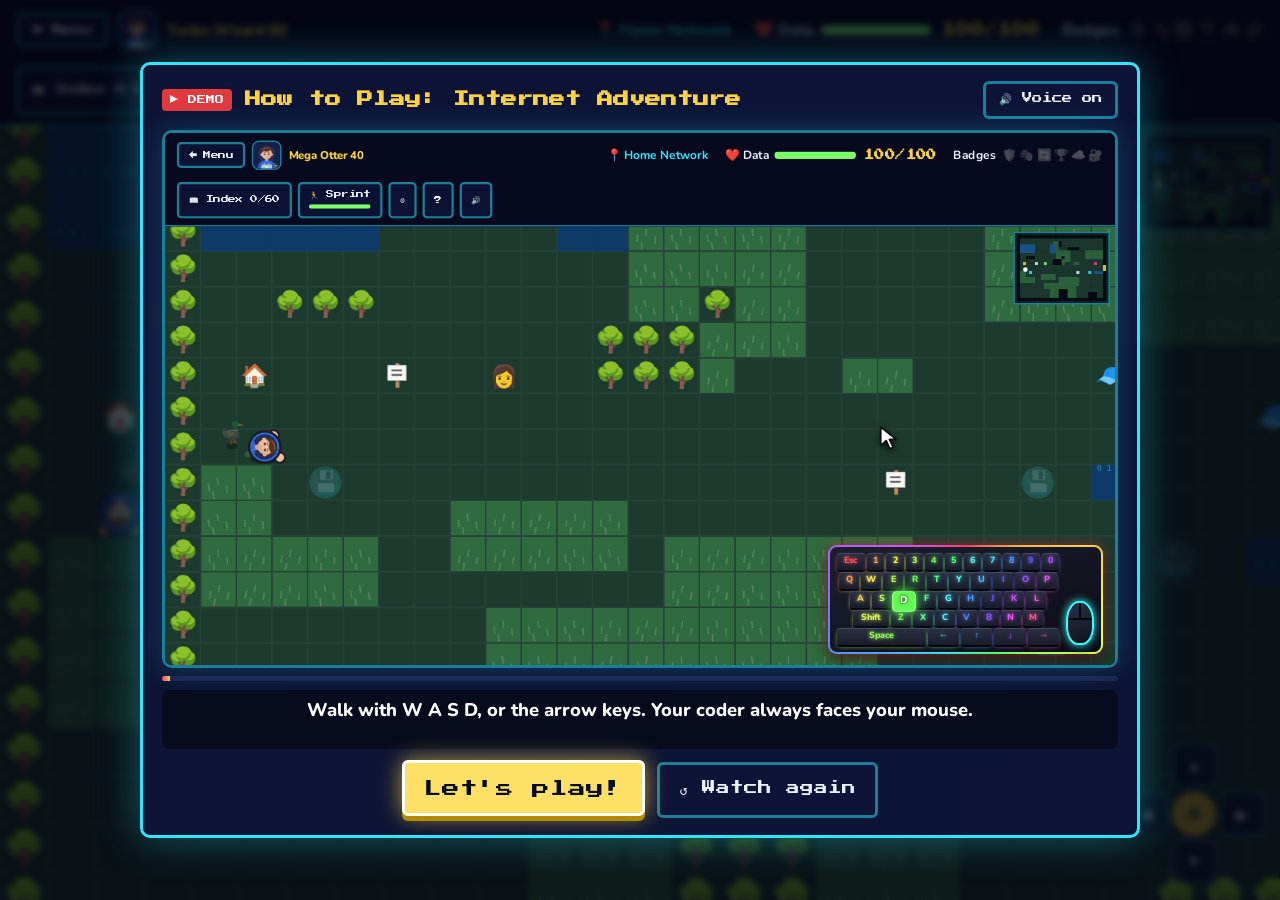
==== commit 35fb8a90: "Accessibility settings (extra time, bigger text, calm mode), Real-Life Missions with fact sources, a" ====
--- a/adventure.html
+++ b/adventure.html
@@ -128,6 +128,7 @@
   <div id="toast" role="status" aria-live="polite"></div>
 
   <script src="js/demo-mode.js"></script>
+  <script src="js/access.js"></script>
   <script src="js/content.js"></script>
   <script src="js/sound.js"></script>
   <script src="js/avatar.js"></script>
--- a/css/style.css
+++ b/css/style.css
@@ -95,7 +95,7 @@
 }
 
 /* ---------- Buttons ---------- */
-.menu { display: flex; flex-direction: column; gap: 0.9rem; width: min(320px, 90vw); }
+.menu { display: flex; flex-direction: column; gap: 0.9rem; width: min(360px, 90vw); }
 
 .btn {
   font-family: var(--pixel);
@@ -440,6 +440,20 @@
 .lk-event-icon { font-size: 3.2rem; filter: drop-shadow(0 4px 6px rgba(0, 0, 0, 0.4)); animation: lk-bob 2.4s ease-in-out infinite; }
 .lk-event-text strong { display: block; font-family: var(--lk-font); font-weight: 400; font-size: clamp(1.4rem, 2.6vw, 2rem); text-transform: uppercase; line-height: 1; }
 .lk-event-text span { font-weight: 800; opacity: 0.9; }
+.lk-event-until {
+  display: inline-block;
+  margin-left: 0.5rem;
+  padding: 0.2rem 0.55rem;
+  font-family: var(--body);
+  font-size: 0.8rem;
+  font-style: normal;
+  font-weight: 800;
+  text-transform: none;
+  vertical-align: middle;
+  color: #2a1400;
+  background: var(--lk-yellow);
+  border-radius: 999px;
+}
 .lk-event-new {
   position: absolute;
   top: 0.5rem;
@@ -454,7 +468,7 @@
 
 /* Your coder on a glowing stage */
 .lk-right { min-height: 0; display: flex; flex-direction: column; align-items: center; gap: 1rem; }
-.lk-stage { position: relative; flex: 1; min-height: 0; width: 100%; display: flex; align-items: center; justify-content: center; }
+.lk-stage { position: relative; flex: 1; min-height: 0; width: 100%; display: flex; align-items: flex-end; justify-content: center; padding: 3.6rem 0 1.4rem; }
 .lk-rays {
   position: absolute;
   width: 150%;
@@ -466,27 +480,27 @@
   pointer-events: none;
 }
 @keyframes lk-spin { to { transform: rotate(360deg); } }
+/* The whole coder stands on the podium, like your character on the side in Quizizz */
 .lk-preview {
-  --glow: rgba(120, 220, 255, 0.55);
+  --glow: rgba(120, 220, 255, 0.45);
   position: relative;
   z-index: 1;
-  width: min(100%, 44vh, 380px);
-  aspect-ratio: 1;
-  border-radius: 28px;
-  overflow: hidden;
-  box-shadow: 0 0 0 5px rgba(255, 255, 255, 0.9), 0 0 50px var(--glow), 0 24px 40px rgba(0, 0, 30, 0.5);
+  height: min(100%, 64vh);
+  aspect-ratio: 120 / 208;
+  filter: drop-shadow(0 0 18px var(--glow));
   animation: lk-bob 3.2s ease-in-out infinite;
-  transition: box-shadow 0.25s;
-}
+  transition: filter 0.25s;
+}
+.lk-preview svg { display: block; width: 100%; height: 100%; }
 .lk-preview.rare { --glow: rgba(108, 203, 255, 0.85); }
 .lk-preview.epic { --glow: rgba(221, 139, 255, 0.85); }
 .lk-preview.legendary { --glow: rgba(255, 196, 99, 0.95); }
-.lk-preview.trying { box-shadow: 0 0 0 5px var(--lk-yellow), 0 0 60px var(--glow), 0 24px 40px rgba(0, 0, 30, 0.5); }
-@keyframes lk-bob { 50% { transform: translateY(-8px); } }
+.lk-preview.trying { filter: drop-shadow(0 0 4px var(--lk-yellow)) drop-shadow(0 0 22px var(--glow)); }
+@keyframes lk-bob { 50% { transform: translateY(-6px); } }
 .lk-podium {
   position: absolute;
-  bottom: max(0px, calc(50% - min(50%, 22vh, 190px) - 3.2rem));
-  width: min(80%, 34vh, 300px);
+  bottom: 0;
+  width: min(80%, 30vh, 260px);
   height: 2.6rem;
   border-radius: 50%;
   background: radial-gradient(ellipse, rgba(140, 230, 255, 0.85), rgba(60, 140, 255, 0.35) 55%, transparent 72%);
@@ -556,8 +570,8 @@
   .lk-grid { grid-template-columns: repeat(auto-fill, minmax(84px, 1fr)); gap: 0.5rem; }
   .lk-name { font-size: 0.72rem; }
   .lk-label { font-size: 0.62rem; }
-  .lk-stage { min-height: 240px; }
-  .lk-preview { width: 220px; }
+  .lk-stage { min-height: 390px; }
+  .lk-preview { height: 300px; }
   .lk-count { display: none; }
 }
 @media (prefers-reduced-motion: reduce) {
@@ -733,7 +747,10 @@
 .demo-cursor.clicking::before { animation: demo-click 0.45s ease-out; }
 @keyframes demo-click { from { opacity: 1; transform: scale(0.3); } to { opacity: 0; transform: scale(1.5); } }
 
-/* The keyboard and mouse in the corner */
+/* The keyboard and mouse in the corner: an RGB gaming setup.
+   --wave slowly turns, so every key's color (its own --h plus the wave) flows across the board. */
+@property --wave { syntax: '<number>'; inherits: true; initial-value: 0; }
+@keyframes rgb-wave { to { --wave: 360; } }
 .demo-input {
   position: absolute;
   right: 1.2%;
@@ -741,49 +758,66 @@
   z-index: 2;
   display: flex;
   align-items: flex-end;
-  gap: 6px;
-  padding: 6px;
-  width: 27%;
-  background: rgba(7, 11, 31, 0.7);
-  border: 1px solid rgba(46, 230, 255, 0.35);
-  border-radius: 8px;
+  gap: 7px;
+  padding: 6px 7px 7px;
+  width: 29%;
+  /* A dark case with a rainbow edge */
+  background:
+    linear-gradient(160deg, #1b1f2e, #0b0d16) padding-box,
+    conic-gradient(from calc(var(--wave) * 1deg), #ff3d6e, #ffb84d, #f4ff4d, #3dff7a, #2ee6ff, #6b7bff, #d94dff, #ff3d6e) border-box;
+  border: 2px solid transparent;
+  border-radius: 9px;
+  box-shadow: 0 0 14px hsl(calc(var(--wave) * 1deg) 100% 60% / 0.45), 0 6px 14px rgba(0, 0, 0, 0.6);
+  animation: rgb-wave 6s linear infinite;
   pointer-events: none;
 }
 .demo-keys { flex: 1; display: grid; gap: 2px; }
 .demo-row { display: flex; gap: 2px; justify-content: center; }
 .demo-key {
+  --c: hsl(calc((var(--h) + var(--wave)) * 1deg) 100% 66%);
   flex: 1;
   min-width: 0;
   max-width: 9%;
-  padding: 2px 0;
+  padding: 2px 0 3px;
   font-family: var(--body);
   font-weight: 800;
   font-size: clamp(5px, 0.75vw, 9px);
-  line-height: 1.4;
+  line-height: 1.3;
   text-align: center;
-  color: var(--text-dim);
-  background: #1a2350;
+  color: var(--c);
+  text-shadow: 0 0 4px var(--c);
+  background: linear-gradient(#2b3045, #191c2a);
   border-radius: 3px;
-  box-shadow: 0 2px 0 #0b1030;
-  transition: background 0.08s, color 0.08s, transform 0.08s;
+  box-shadow: inset 0 1px 0 rgba(255, 255, 255, 0.12), 0 2px 0 #07080e, 0 2px 4px -1px var(--c);
+  transition: transform 0.06s, background 0.06s;
 }
 .demo-key.wide { max-width: 16%; flex: 1.6; }
 .demo-key.space { max-width: 40%; flex: 5; }
-.demo-key.down { color: var(--bg); background: var(--cyan); box-shadow: 0 0 10px var(--cyan); transform: translateY(2px); }
+/* A pressed key sinks and lights up in its color */
+.demo-key.down {
+  color: #fff;
+  text-shadow: 0 0 3px #000;
+  background: var(--c);
+  box-shadow: 0 0 6px var(--c), 0 0 16px var(--c), 0 0 0 1px #fff;
+  transform: translateY(2px) scale(1.08);
+}
 .demo-mouse {
+  --c: hsl(calc(var(--wave) * 1deg + 180deg) 100% 62%);
   position: relative;
   flex: none;
   width: 11%;
-  aspect-ratio: 3 / 4.4;
-  display: flex;
-  border: 2px solid #3a4785;
-  border-radius: 45% 45% 40% 40%;
+  aspect-ratio: 3 / 4.6;
+  display: flex;
+  background: linear-gradient(160deg, #2b3045, #10121c);
+  border: 2px solid var(--c);
+  border-radius: 45% 45% 42% 42%;
   overflow: hidden;
-  background: #1a2350;
-}
-.demo-mouse span { flex: 1; height: 42%; border-bottom: 2px solid #3a4785; transition: background 0.08s; }
-.demo-mouse-l { border-right: 2px solid #3a4785; }
-.demo-mouse.down .demo-mouse-l { background: var(--cyan); box-shadow: 0 0 10px var(--cyan); }
+  box-shadow: 0 0 8px var(--c), 0 4px 8px rgba(0, 0, 0, 0.6);
+}
+.demo-mouse span { flex: 1; height: 42%; border-bottom: 2px solid #07080e; transition: background 0.06s, box-shadow 0.06s; }
+.demo-mouse-l { border-right: 2px solid #07080e; }
+.demo-mouse.down .demo-mouse-l { background: var(--c); box-shadow: inset 0 0 6px #fff; }
+@media (prefers-reduced-motion: reduce) { .demo-input { animation: none; } }
 
 /* Loading, and the end of the video */
 .demo-cover {
@@ -831,3 +865,219 @@
 }
 .panel.demo .end-buttons { margin-top: 0.8rem; }
 @media (prefers-reduced-motion: reduce) { .demo-live, .demo-spinner { animation: none; } }
+
+/* ---------- Bonus star pop-up (avatar.js awardStars) ---------- */
+.star-reward {
+  position: fixed;
+  inset: 1rem auto auto 50%;
+  margin: 0;
+  transform: translateX(-50%);
+  display: flex;
+  align-items: center;
+  gap: 0.7rem;
+  padding: 0.6rem 1.1rem 0.6rem 0.8rem;
+  color: #fff;
+  background: linear-gradient(135deg, #3a2a05, #1a1440);
+  border: 2px solid var(--gold);
+  border-radius: 14px;
+  box-shadow: 0 0 24px rgba(255, 210, 63, 0.45), 0 8px 20px rgba(0, 0, 0, 0.5);
+  font-family: var(--body);
+}
+.star-reward:popover-open { animation: star-pop 0.45s cubic-bezier(.2, 1.6, .4, 1); }
+@keyframes star-pop { from { transform: translateX(-50%) translateY(-20px) scale(0.6); opacity: 0; } }
+.sr-star { font-size: 2.2rem; line-height: 1; color: var(--gold); text-shadow: 0 0 12px var(--gold); animation: star-spin 1s ease-out; }
+@keyframes star-spin { from { transform: rotate(-200deg) scale(0.3); } }
+.sr-text { display: grid; line-height: 1.25; }
+.sr-text strong { font-family: var(--pixel); font-size: 0.8rem; color: var(--gold); margin-bottom: 0.2rem; }
+.sr-text small { font-size: 0.85rem; font-weight: 700; }
+.sr-text small + small { font-size: 0.72rem; color: var(--text-dim); }
+@media (prefers-reduced-motion: reduce) { .star-reward:popover-open, .sr-star { animation: none; } }
+
+/* ---------- Your coder's name (avatar.js) ---------- */
+/* In the Locker: a nameplate above your coder, like Quizizz */
+.lk-nameplate {
+  position: absolute;
+  z-index: 2;
+  top: 0.4rem;
+  left: 50%;
+  transform: translateX(-50%);
+  display: flex;
+  align-items: center;
+  gap: 0.35rem;
+  padding: 0.3rem;
+  background: rgba(7, 11, 50, 0.6);
+  border: 2px solid rgba(255, 255, 255, 0.85);
+  border-radius: 999px;
+  box-shadow: 0 6px 18px rgba(0, 0, 30, 0.4);
+}
+.lk-nameplate input {
+  width: 16ch;
+  field-sizing: content;   /* grows to fit your name */
+  min-width: 6ch;
+  max-width: 62vw;
+  padding: 0.25rem 0.6rem;
+  font-family: var(--lk-font);
+  font-size: clamp(1.1rem, 2vw, 1.4rem);
+  color: #fff;
+  text-align: center;
+  background: transparent;
+  border: 0;
+  border-radius: 999px;
+  outline: none;
+}
+.lk-nameplate input:hover { background: rgba(255, 255, 255, 0.08); }
+.lk-nameplate input:focus { background: rgba(255, 255, 255, 0.16); }
+.lk-nameplate button {
+  flex: none;
+  width: 2.1rem;
+  height: 2.1rem;
+  font-size: 1.1rem;
+  background: var(--lk-yellow);
+  border: 0;
+  border-radius: 50%;
+  cursor: pointer;
+  transition: transform 0.15s;
+}
+.lk-nameplate button:hover, .lk-nameplate button:focus-visible { transform: rotate(-20deg) scale(1.1); outline: 2px solid #fff; }
+.lk-name-tip {
+  position: absolute;
+  top: calc(100% + 0.4rem);
+  left: 50%;
+  transform: translateX(-50%);
+  width: max-content;
+  max-width: 80vw;
+  margin: 0;
+  padding: 0.3rem 0.7rem;
+  font-size: 0.8rem;
+  font-weight: 800;
+  color: #2a1400;
+  background: var(--lk-yellow);
+  border-radius: 8px;
+  opacity: 0;
+  pointer-events: none;
+  transition: opacity 0.2s;
+}
+.lk-nameplate:hover .lk-name-tip, .lk-nameplate:focus-within .lk-name-tip { opacity: 1; }
+
+/* In the games: your name next to your coder in the top bar */
+.hud-name {
+  max-width: 11rem;
+  overflow: hidden;
+  font-weight: 800;
+  font-size: 0.95rem;
+  color: var(--gold);
+  white-space: nowrap;
+  text-overflow: ellipsis;
+}
+@media (max-width: 700px) { .hud-name { display: none; } }
+
+/* ---------- Save Code (savecode.js) ---------- */
+.save-panel p { margin: 0 0 0.9rem; }
+.save-label { display: block; margin: 0.4rem 0 0.35rem; font-weight: 800; color: var(--cyan); }
+.save-box {
+  display: block;
+  width: 100%;
+  padding: 0.6rem 0.7rem;
+  font-family: 'Courier New', monospace;
+  font-size: 0.8rem;
+  color: var(--text);
+  word-break: break-all;
+  resize: vertical;
+  background: var(--bg);
+  border: 2px solid var(--cyan-dim);
+  border-radius: 6px;
+}
+.save-box:focus { border-color: var(--cyan); outline: none; }
+.save-btn { display: block; width: 100%; margin: 0.6rem 0 1rem; font-size: 0.8rem; }
+.save-message { padding: 0.6rem 0.8rem; font-weight: 800; border-radius: 6px; }
+.save-message.good { color: #7cff6b; background: rgba(124, 255, 107, 0.1); }
+.save-message.bad { color: var(--pink); background: rgba(255, 61, 139, 0.1); }
+.save-tip { font-size: 0.9rem; color: var(--text-dim); }
+
+/* ---------- Accessibility (access.js) ---------- */
+.menu-row { display: grid; grid-template-columns: 1fr 1fr; gap: 0.9rem; }
+.menu-row .btn { padding: 0.85rem 0.3rem; font-size: 0.62rem; white-space: nowrap; }
+.access-list { display: grid; gap: 0.7rem; margin: 1rem 0; }
+.access-option {
+  display: flex;
+  align-items: center;
+  gap: 0.9rem;
+  padding: 0.8rem 1rem;
+  background: rgba(7, 11, 31, 0.8);
+  border: 2px solid var(--cyan-dim);
+  border-radius: 8px;
+  cursor: pointer;
+}
+.access-option:has(input:checked) { border-color: var(--cyan); box-shadow: 0 0 12px rgba(46, 230, 255, 0.35); }
+.access-option:has(input:focus-visible) { outline: 3px solid var(--gold); outline-offset: 2px; }
+.access-emoji { font-size: 1.8rem; line-height: 1; }
+.access-text { flex: 1; display: grid; line-height: 1.35; }
+.access-text strong { color: var(--gold); }
+.access-text span { font-size: 0.92rem; color: var(--text-dim); }
+/* An on/off switch */
+.access-switch {
+  appearance: none;
+  flex: none;
+  position: relative;
+  width: 3.2rem;
+  height: 1.8rem;
+  margin: 0;
+  background: #2a3360;
+  border-radius: 999px;
+  cursor: pointer;
+  transition: background 0.15s;
+}
+.access-switch::after {
+  content: '';
+  position: absolute;
+  top: 0.2rem;
+  left: 0.2rem;
+  width: 1.4rem;
+  height: 1.4rem;
+  background: #fff;
+  border-radius: 50%;
+  transition: transform 0.15s;
+}
+.access-switch:checked { background: var(--cyan); }
+.access-switch:checked::after { transform: translateX(1.4rem); }
+.access-switch:focus-visible { outline: none; }
+.access-note { font-size: 0.92rem; color: var(--text-dim); }
+
+/* Bigger text: everything sized in rem grows */
+html.big-text { font-size: 118%; }
+/* Calm mode: no flashing, shaking or bouncing (like the computer's own "reduce motion" setting) */
+html.calm *, html.calm *::before, html.calm *::after {
+  animation-duration: 0.001s !important;
+  animation-iteration-count: 1 !important;
+  transition-duration: 0.001s !important;
+  scroll-behavior: auto !important;
+}
+
+/* ---------- Why It Matters: sources and Real-Life Missions (missions.js) ---------- */
+.source { margin-left: 0.3rem; font-size: 0.8rem; font-weight: 700; color: var(--text-dim); white-space: nowrap; }
+.source:hover, .source:focus-visible { color: var(--cyan); }
+.missions-title { display: flex; align-items: center; justify-content: space-between; gap: 0.6rem; margin: 1.4rem 0 0.2rem; font-family: var(--pixel); font-size: 0.85rem; color: var(--gold); }
+.missions-count { font-family: var(--body); font-size: 0.85rem; font-weight: 800; color: var(--cyan); }
+.missions-sub { margin: 0 0 0.6rem; font-size: 0.92rem; color: var(--text-dim); }
+.missions { display: grid; gap: 0.45rem; }
+.mission {
+  display: flex;
+  align-items: center;
+  gap: 0.6rem;
+  padding: 0.5rem 0.7rem;
+  font-size: 0.95rem;
+  line-height: 1.35;
+  background: rgba(7, 11, 31, 0.8);
+  border: 2px solid var(--cyan-dim);
+  border-radius: 8px;
+  cursor: pointer;
+}
+.mission input { flex: none; width: 1.2rem; height: 1.2rem; margin: 0; accent-color: #7cff6b; cursor: pointer; }
+.mission:has(input:checked) { border-color: #7cff6b; }
+.mission:has(input:checked) .mission-text { color: var(--text-dim); text-decoration: line-through; }
+.mission:has(input:focus-visible) { outline: 3px solid var(--gold); outline-offset: 2px; }
+.mission-emoji { font-size: 1.3rem; }
+.mission-text { flex: 1; }
+.mission-star { flex: none; font-size: 0.8rem; font-weight: 800; color: var(--gold); }
+.help-line { margin-top: 1rem; padding: 0.6rem 0.8rem; font-size: 0.92rem; background: rgba(255, 61, 139, 0.1); border-left: 4px solid var(--pink); border-radius: 4px; }
+.help-line a { color: var(--cyan); }
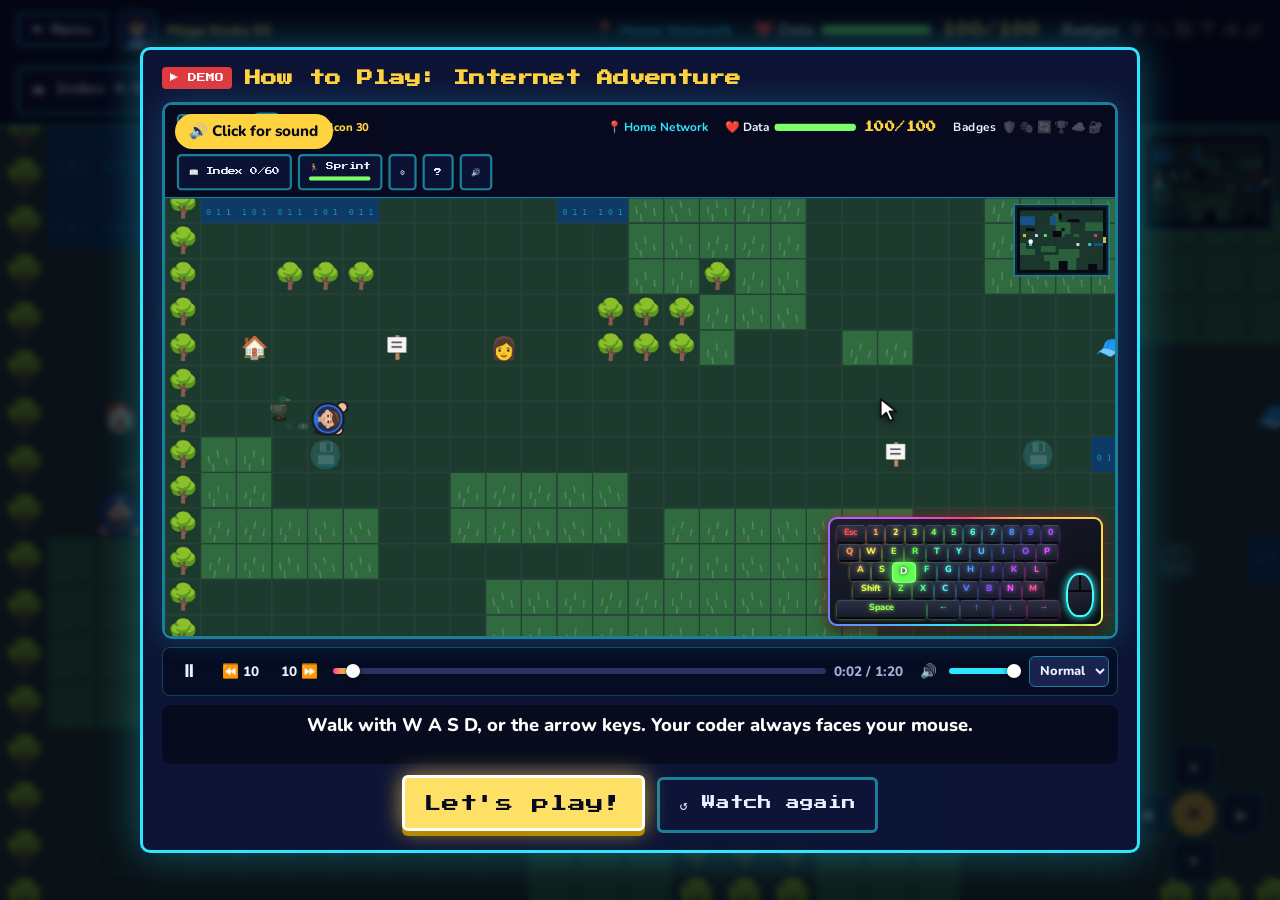
==== commit d8a6fd9e: "Add a shield-and-lock favicon to every page, and a Play it now link at the top of the README Co-Auth" ====
--- a/adventure.html
+++ b/adventure.html
@@ -7,6 +7,7 @@
   <link rel="preconnect" href="https://fonts.googleapis.com">
   <link rel="preconnect" href="https://fonts.gstatic.com" crossorigin>
   <link href="https://fonts.googleapis.com/css2?family=Press+Start+2P&family=Nunito:wght@400;700;800&display=swap" rel="stylesheet">
+  <link rel="icon" href="favicon.svg" type="image/svg+xml">
   <link rel="stylesheet" href="css/style.css">
   <link rel="stylesheet" href="css/td.css">
   <link rel="stylesheet" href="css/adventure.css">
--- a/css/style.css
+++ b/css/style.css
@@ -692,7 +692,7 @@
 
 /* ---------- How to Play videos (demo.js) ---------- */
 .panel.demo {
-  width: min(1000px, 96vw, calc((100dvh - 15rem) * 16 / 9));
+  width: min(1000px, 96vw, calc((100dvh - 18rem) * 16 / 9));
   min-width: min(560px, 96vw);
   max-height: 98dvh;
   padding: 1rem 1.2rem 1.1rem;
@@ -709,7 +709,6 @@
   animation: demo-blink 1.6s ease-in-out infinite;
 }
 @keyframes demo-blink { 50% { opacity: 0.55; } }
-.demo-voice { flex: none; }
 
 /* The screen: the game is laid out at 1280x720 and scaled down to fit */
 .demo-screen {
@@ -848,8 +847,6 @@
 }
 @keyframes demo-spin { to { transform: rotate(360deg); } }
 
-.demo-progress { height: 5px; margin-top: 0.5rem; border-radius: 3px; background: #1a2350; overflow: hidden; }
-.demo-progress span { display: block; height: 100%; width: 0; background: linear-gradient(90deg, var(--pink), var(--gold)); }
 /* Captions, like subtitles */
 .demo-caption {
   min-height: 3.2em;
@@ -1081,3 +1078,282 @@
 .mission-star { flex: none; font-size: 0.8rem; font-weight: 800; color: var(--gold); }
 .help-line { margin-top: 1rem; padding: 0.6rem 0.8rem; font-size: 0.92rem; background: rgba(255, 61, 139, 0.1); border-left: 4px solid var(--pink); border-radius: 4px; }
 .help-line a { color: var(--cyan); }
+
+/* ---------- Certified Data Defender (certificate.js) ---------- */
+.cert-btn { display: flex; align-items: center; justify-content: center; gap: 0.6rem; }
+.cert-btn-count { padding: 0.2rem 0.45rem; font-size: 0.65rem; color: var(--bg); background: var(--cyan); border-radius: 4px; }
+.cert-btn.earned { border-color: var(--gold); box-shadow: 0 0 16px rgba(255, 210, 63, 0.5); }
+.cert-btn.earned .cert-btn-count { background: var(--gold); }
+
+.cert-panel { width: min(980px, 96vw); max-height: 94vh; overflow: auto; }
+.cert-status { margin: 0 0 0.5rem; font-weight: 800; text-align: center; }
+.cert-overall { height: 10px; margin-bottom: 1rem; background: #1a2350; border-radius: 999px; overflow: hidden; }
+.cert-overall span, .cert-bar span { display: block; height: 100%; background: linear-gradient(90deg, var(--cyan), var(--gold)); border-radius: inherit; }
+.cert-goals { display: grid; grid-template-columns: repeat(3, 1fr); gap: 0.7rem; }
+.cert-goal {
+  display: flex;
+  gap: 0.6rem;
+  padding: 0.7rem 0.8rem;
+  background: rgba(7, 11, 31, 0.8);
+  border: 2px solid var(--cyan-dim);
+  border-radius: 8px;
+}
+.cert-goal.done { border-color: #7cff6b; }
+.cert-goal-emoji { font-size: 1.6rem; line-height: 1; }
+.cert-goal-text { flex: 1; display: grid; gap: 0.2rem; font-size: 0.88rem; line-height: 1.3; color: var(--text-dim); }
+.cert-goal-text strong { color: var(--gold); font-size: 0.95rem; }
+.cert-goal-text small { font-weight: 800; color: var(--text); }
+.cert-bar { height: 7px; margin-top: 0.2rem; background: #1a2350; border-radius: 999px; overflow: hidden; }
+.cert-goal.done .cert-bar span { background: #7cff6b; }
+.cert-name-label { display: flex; align-items: center; justify-content: center; gap: 0.6rem; margin: 1.1rem 0 0.8rem; font-weight: 800; color: var(--cyan); }
+.cert-name-label input {
+  width: min(16rem, 60vw);
+  padding: 0.35rem 0.6rem;
+  font: inherit;
+  color: var(--text);
+  background: var(--bg);
+  border: 2px solid var(--cyan-dim);
+  border-radius: 6px;
+}
+.cert-name-label input:focus { border-color: var(--cyan); outline: none; }
+
+/* The certificate: cream paper, a double gold border, navy ink */
+.cert-paper {
+  --navy: #14205a;
+  --goldink: #a8841c;
+  position: relative;
+  container-type: inline-size;
+  aspect-ratio: 11 / 8.5;
+  padding: 2.2cqw;
+  color: var(--navy);
+  background: radial-gradient(ellipse at center, #fffdf6 40%, #f6ecd2 100%);
+  border-radius: 6px;
+  box-shadow: 0 10px 30px rgba(0, 0, 0, 0.5);
+  overflow: hidden;
+  print-color-adjust: exact;
+  -webkit-print-color-adjust: exact;
+}
+.cert-inner {
+  position: relative;
+  height: 100%;
+  display: flex;
+  flex-direction: column;
+  align-items: center;
+  justify-content: center;
+  padding: 2cqw 5cqw;
+  text-align: center;
+  border: 0.7cqw double #c9a227;
+  outline: 0.25cqw solid var(--navy);
+  outline-offset: 0.8cqw;
+}
+.cert-inner p { margin: 0; }
+.cert-watermark { position: absolute; top: 50%; left: 50%; width: 34cqw; transform: translate(-50%, -50%); fill: var(--navy); opacity: 0.045; pointer-events: none; }
+.cert-coder { position: absolute; top: 2.4cqw; right: 2.6cqw; width: 11cqw; aspect-ratio: 1; border: 0.5cqw solid #c9a227; border-radius: 50%; overflow: hidden; background: var(--navy); }
+.cert-shield { width: 6.5cqw; margin-bottom: 0.6cqw; }
+.cert-brand { font-family: 'Cinzel', serif; font-weight: 800; font-size: 1.6cqw; letter-spacing: 0.4em; color: var(--goldink); text-transform: uppercase; }
+.cert-heading { margin: 0.6cqw 0 1.4cqw; font-family: 'Cinzel', serif; font-weight: 800; font-size: 4.6cqw; line-height: 1.1; color: var(--navy); }
+.cert-line { font-family: Georgia, serif; font-style: italic; font-size: 1.8cqw; color: #4a5172; }
+.cert-name {
+  min-width: 50cqw;
+  margin: 0.3cqw 0 0.8cqw !important;
+  padding: 0 2cqw 0.4cqw;
+  font-family: 'Great Vibes', cursive;
+  font-size: 7cqw;
+  line-height: 1.15;
+  color: var(--navy);
+  border-bottom: 0.2cqw solid #c9a227;
+  overflow-wrap: anywhere;
+}
+.cert-rank {
+  margin: 0.4cqw 0 1.2cqw !important;
+  font-family: 'Cinzel', serif;
+  font-weight: 800;
+  font-size: 3.6cqw;
+  letter-spacing: 0.06em;
+  background: linear-gradient(180deg, #e3bb3f, #a8841c);
+  -webkit-background-clip: text;
+  background-clip: text;
+  color: transparent;
+}
+.cert-body { max-width: 72cqw; font-family: Georgia, serif; font-size: 1.65cqw; line-height: 1.5; color: #3a4166; }
+.cert-footer { display: grid; grid-template-columns: 1fr auto 1fr; align-items: end; gap: 3cqw; width: 100%; margin-top: 2cqw; }
+.cert-sign { display: flex; flex-direction: column; align-items: center; gap: 0.4cqw; }
+.cert-sign-value, .cert-signature { width: 100%; padding-bottom: 0.3cqw; border-bottom: 0.18cqw solid var(--navy); }
+.cert-sign-value { font-family: Georgia, serif; font-size: 2cqw; }
+.cert-signature { font-family: 'Great Vibes', cursive; font-size: 4cqw; line-height: 1; color: #1b2a7a; }
+.cert-sign-label { font-family: 'Cinzel', serif; font-weight: 600; font-size: 1.15cqw; letter-spacing: 0.05em; color: #4a5172; }
+.cert-seal { width: 12cqw; filter: drop-shadow(0 0.4cqw 0.5cqw rgba(0, 0, 0, 0.25)); }
+.cert-number { position: absolute; bottom: 1.2cqw; left: 0; right: 0; font-family: Georgia, serif; font-size: 1.05cqw; letter-spacing: 0.1em; color: #8a8fa8; }
+
+/* Not earned yet: a faded preview with a stamp */
+.cert-paper.locked .cert-inner { filter: grayscale(0.65); opacity: 0.6; }
+.cert-lock { display: none; }
+.cert-paper.locked .cert-lock {
+  display: block;
+  position: absolute;
+  top: 64%;
+  left: 50%;
+  padding: 0.6cqw 3cqw;
+  font-family: 'Cinzel', serif;
+  font-weight: 800;
+  font-size: 5cqw;
+  letter-spacing: 0.1em;
+  color: #c0392b;
+  border: 0.6cqw solid #c0392b;
+  border-radius: 1cqw;
+  background: rgba(255, 250, 240, 0.75);
+  transform: translate(-50%, -50%) rotate(-12deg);
+}
+.cert-panel .end-buttons { display: flex; flex-wrap: wrap; justify-content: center; gap: 0.8rem; margin-top: 1rem; }
+.cert-panel .close-btn { margin: 0; }
+#cert-print:disabled { opacity: 0.6; cursor: not-allowed; transform: none; box-shadow: none; }
+@media (max-width: 700px) {
+  .cert-goals { grid-template-columns: 1fr; }
+  .cert-name-label { flex-direction: column; gap: 0.3rem; }
+}
+
+/* Printing: only the certificate, on one landscape page */
+@media print {
+  @page { size: landscape; margin: 0.35in; }
+  html.printing-cert, html.printing-cert body { height: auto; background: #fff; overflow: visible; }
+  html.printing-cert body > :not(#dlg-cert) { display: none !important; }
+  html.printing-cert #dlg-cert { position: static; display: block; width: 100%; max-height: none; margin: 0; padding: 0; background: none; border: 0; box-shadow: none; overflow: visible; }
+  html.printing-cert #dlg-cert::backdrop { display: none; }
+  html.printing-cert #dlg-cert > :not(.cert-paper) { display: none !important; }
+  html.printing-cert .cert-paper { box-shadow: none; border-radius: 0; }
+}
+
+/* Short screens (like small laptops): tighten the title screen so the whole menu fits */
+#title-screen { overflow-y: auto; justify-content: safe center; }
+@media (max-height: 760px) {
+  #title-screen { gap: 1rem; }
+  .logo { gap: 0.5rem; }
+  .shield { width: 52px; }
+  .title-small { font-size: clamp(1.2rem, 4.2vh, 2.4rem); }
+  .title-big { font-size: clamp(2.2rem, 9vh, 4.6rem); }
+  .title-of { margin: 0.2rem 0; }
+  .tagline { font-size: 0.95rem; }
+  .menu { gap: 0.55rem; }
+  .menu .btn { padding-top: 0.7rem; padding-bottom: 0.7rem; }
+  .menu .coder-btn { padding-top: 0.35rem; padding-bottom: 0.35rem; }
+}
+
+/* ---------- Video player controls (demo.js) ---------- */
+.demo-controls {
+  display: flex;
+  align-items: center;
+  gap: 0.5rem;
+  margin-top: 0.5rem;
+  padding: 0.35rem 0.5rem;
+  background: rgba(7, 11, 31, 0.85);
+  border: 1px solid rgba(46, 230, 255, 0.25);
+  border-radius: 8px;
+}
+.demo-ctl {
+  flex: none;
+  min-width: 2.2rem;
+  height: 2.2rem;
+  padding: 0 0.45rem;
+  font: 800 0.85rem var(--body);
+  color: var(--text);
+  white-space: nowrap;
+  background: transparent;
+  border: 0;
+  border-radius: 6px;
+  cursor: pointer;
+}
+.demo-ctl:hover, .demo-ctl:focus-visible { background: rgba(46, 230, 255, 0.15); outline: none; }
+.demo-ctl:focus-visible { box-shadow: 0 0 0 2px var(--gold); }
+.demo-play { font-size: 1.1rem; }
+.demo-time { flex: none; font: 800 0.85rem var(--body); color: var(--text-dim); font-variant-numeric: tabular-nums; }
+.demo-sound { display: flex; align-items: center; gap: 0.2rem; }
+
+/* Sliders: the seek bar and volume, filled up to where they're set (--fill) */
+.demo-seek, .demo-volume {
+  --fill: 0%;
+  appearance: none;
+  height: 6px;
+  margin: 0;
+  background: linear-gradient(90deg, var(--pink), var(--gold)) 0 0 / var(--fill) 100% no-repeat, #2a3360;
+  border-radius: 999px;
+  cursor: pointer;
+}
+.demo-seek { flex: 1; min-width: 4rem; }
+.demo-volume { width: 4.5rem; background: linear-gradient(var(--cyan), var(--cyan)) 0 0 / var(--fill) 100% no-repeat, #2a3360; }
+.demo-seek::-webkit-slider-thumb, .demo-volume::-webkit-slider-thumb {
+  appearance: none;
+  width: 14px;
+  height: 14px;
+  background: #fff;
+  border: 0;
+  border-radius: 50%;
+  box-shadow: 0 0 6px rgba(0, 0, 0, 0.6);
+}
+.demo-seek::-moz-range-thumb, .demo-volume::-moz-range-thumb { width: 14px; height: 14px; background: #fff; border: 0; border-radius: 50%; }
+.demo-seek:focus-visible, .demo-volume:focus-visible { outline: 2px solid var(--gold); outline-offset: 4px; }
+.demo-speed {
+  flex: none;
+  padding: 0.3rem 0.4rem;
+  font: 800 0.8rem var(--body);
+  color: var(--text);
+  background: #1a2350;
+  border: 1px solid var(--cyan-dim);
+  border-radius: 6px;
+  cursor: pointer;
+}
+.demo-speed:focus-visible { outline: 2px solid var(--gold); }
+
+/* On the screen: a big ▶ while paused, a note while skipping, and a button when sound is blocked */
+.demo-screen { cursor: pointer; }
+.demo-big-play {
+  position: absolute;
+  top: 50%;
+  left: 50%;
+  z-index: 2;
+  display: grid;
+  place-items: center;
+  width: 4.5rem;
+  height: 4.5rem;
+  padding-left: 0.3rem;
+  font-size: 2rem;
+  color: #fff;
+  background: rgba(7, 11, 31, 0.75);
+  border: 3px solid #fff;
+  border-radius: 50%;
+  transform: translate(-50%, -50%);
+  pointer-events: none;
+}
+.demo-skipping {
+  position: absolute;
+  top: 0.6rem;
+  left: 50%;
+  z-index: 2;
+  padding: 0.3rem 0.8rem;
+  font: 800 0.9rem var(--body);
+  color: var(--bg);
+  background: var(--cyan);
+  border-radius: 999px;
+  transform: translateX(-50%);
+  pointer-events: none;
+}
+.demo-unmute {
+  position: absolute;
+  top: 0.6rem;
+  left: 0.6rem;
+  z-index: 2;
+  padding: 0.45rem 0.9rem;
+  font: 800 0.95rem var(--body);
+  color: var(--bg);
+  background: var(--gold);
+  border: 0;
+  border-radius: 999px;
+  cursor: pointer;
+  animation: demo-blink 1.2s ease-in-out infinite;
+}
+/* Paused: the keyboard's rainbow stops too */
+.demo.paused .demo-input, .demo.paused .demo-live { animation-play-state: paused; }
+@media (max-width: 640px) {
+  .demo-controls { flex-wrap: wrap; }
+  .demo-seek { order: -1; flex-basis: 100%; }
+  .demo-volume { width: 3.5rem; }
+}
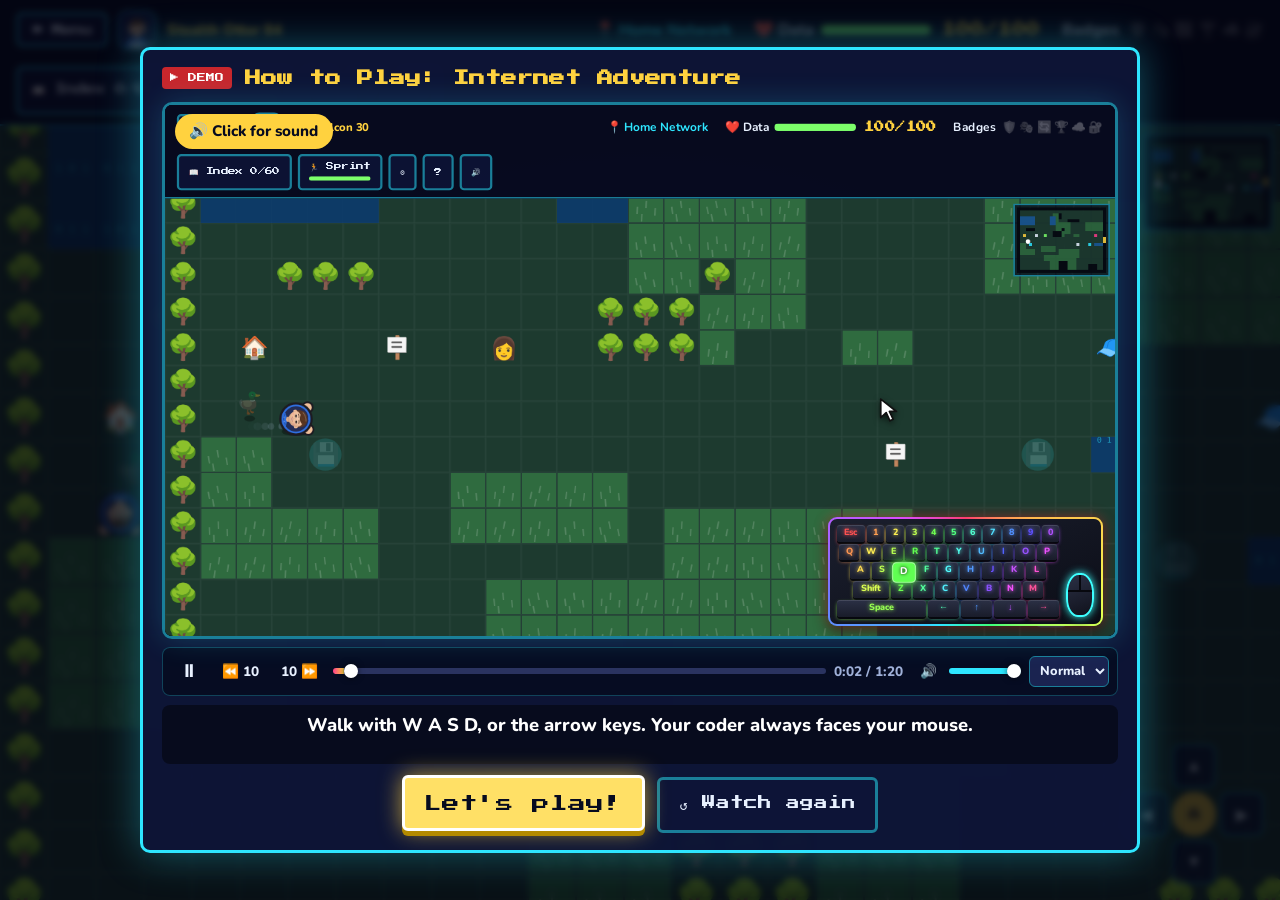
==== commit 798cbbc3: "Phone layout for Tower Defense, calmer motion, topic-matched Clicker questions, more help links, and" ====
--- a/adventure.html
+++ b/adventure.html
@@ -14,6 +14,7 @@
 </head>
 <body class="adventure">
   <header class="hud">
+    <h1 class="sr-only">Internet Adventure</h1>
     <div class="hud-left">
       <a class="btn btn-small" href="index.html" aria-label="Back to main menu">&#8592; Menu</a>
       <a class="hud-coder" id="hud-coder" href="index.html#coder" title="Your coder. Spend your stars on new looks in the Coder Locker" aria-label="Your coder: open the Coder Locker"></a>
--- a/css/style.css
+++ b/css/style.css
@@ -130,6 +130,12 @@
 }
 
 .hint { margin: 0; font-size: 0.9rem; color: var(--text-dim); }
+/* Touch screens (no mouse) get the "tap" hint instead of the mouse and keyboard one */
+.hint-touch { display: none; }
+@media (hover: none) and (pointer: coarse) {
+  .hint-mouse { display: none; }
+  .hint-touch { display: block; }
+}
 kbd {
   font-family: var(--body);
   font-weight: 700;
@@ -251,7 +257,7 @@
 .locker {
   --lk-font: 'Lilita One', 'Nunito', sans-serif;
   --lk-yellow: #ffe94d;
-  width: 100vw;
+  width: 100%;   /* not 100vw, which counts the scrollbar and pokes off the right edge */
   height: 100dvh;
   max-width: none;
   max-height: none;
@@ -562,7 +568,7 @@
 
 /* Phones and small windows: coder on top, items underneath, whole thing scrolls */
 @media (max-width: 760px) {
-  .locker[open] { overflow-y: auto; }
+  .locker[open] { overflow-x: hidden; overflow-y: auto; }
   .lk-main { flex: none; display: flex; flex-direction: column-reverse; }
   .lk-right, .lk-stage { flex: none; }
   .lk-left { overflow: visible; }
@@ -704,7 +710,7 @@
   font-family: var(--pixel);
   font-size: 0.55rem;
   color: #fff;
-  background: #e0393e;
+  background: #c8262c;
   border-radius: 4px;
   animation: demo-blink 1.6s ease-in-out infinite;
 }
@@ -1040,6 +1046,16 @@
 .access-switch:focus-visible { outline: none; }
 .access-note { font-size: 0.92rem; color: var(--text-dim); }
 
+/* Read out by screen readers but not shown (like a page's main heading on the game screens) */
+.sr-only {
+  position: absolute;
+  width: 1px;
+  height: 1px;
+  overflow: hidden;
+  clip-path: inset(50%);
+  white-space: nowrap;
+}
+
 /* Bigger text: everything sized in rem grows */
 html.big-text { font-size: 118%; }
 /* Calm mode: no flashing, shaking or bouncing (like the computer's own "reduce motion" setting) */
@@ -1078,6 +1094,9 @@
 .mission-star { flex: none; font-size: 0.8rem; font-weight: 800; color: var(--gold); }
 .help-line { margin-top: 1rem; padding: 0.6rem 0.8rem; font-size: 0.92rem; background: rgba(255, 61, 139, 0.1); border-left: 4px solid var(--pink); border-radius: 4px; }
 .help-line a { color: var(--cyan); }
+.help-line p { margin: 0; }
+.help-line ul { margin: 0.4rem 0 0; padding-left: 1.3rem; }
+.help-line li { margin-top: 0.2rem; }
 
 /* ---------- Certified Data Defender (certificate.js) ---------- */
 .cert-btn { display: flex; align-items: center; justify-content: center; gap: 0.6rem; }
--- a/css/td.css
+++ b/css/td.css
@@ -883,3 +883,19 @@
 }
 @keyframes boost-glow { 50% { box-shadow: 0 0 14px rgba(255, 210, 63, 0.9); } }
 @media (prefers-reduced-motion: reduce) { .stat.boost { animation: none; } }
+
+/* ---------- Phones and narrow windows ----------
+   The top bar and tower bar wrap onto several rows, which left no room for the board.
+   Here the page scrolls instead: buttons wrap, the board is as big as fits on screen, and the towers sit 2 per row.
+   (Also for short windows, like a phone turned sideways.) */
+@media (max-width: 700px), (max-height: 560px) {
+  .controls { flex-wrap: wrap; justify-content: flex-end; }
+  body.td { height: auto; min-height: 100vh; }
+  body.td .board { flex: none; padding: 0.4rem; }
+  body.td #board { width: auto; height: auto; max-width: 100%; max-height: calc(100vh - 1.2rem); }
+  body.td .tower-bar { display: grid; grid-template-columns: 1fr 1fr; gap: 0.4rem; padding: 0.5rem; }
+  body.td .tool { min-width: 0; padding: 0.45rem 0.55rem; }
+  body.td .tool-emoji { font-size: 1.5rem; }
+  body.td .tool-name { font-size: 0.85rem; }
+  body.td .tool-beats { font-size: 0.72rem; }
+}
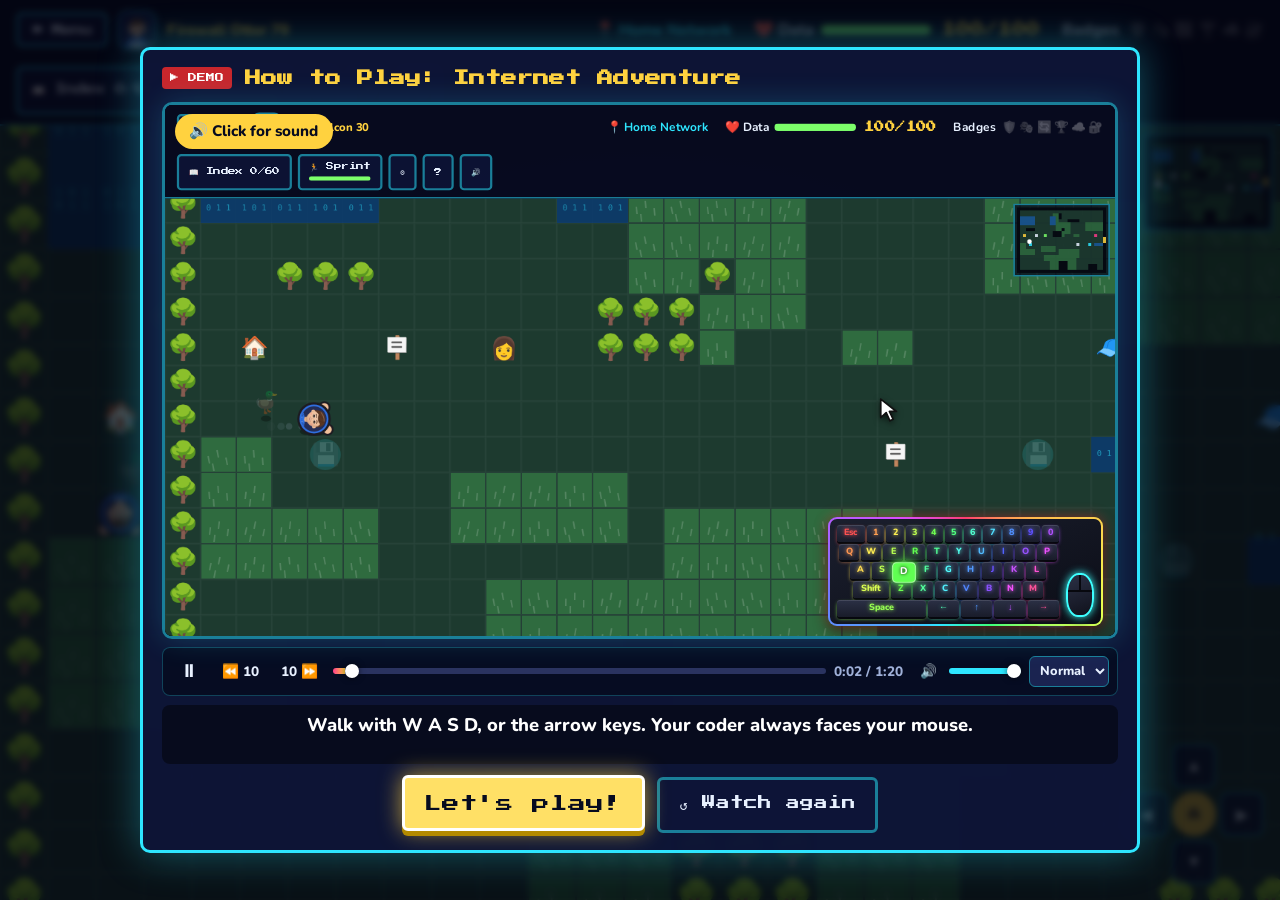
==== commit 02811d7b: "Play the whole game in Spanish (Español) - A 🌐 Español / English button on the title screen switches" ====
--- a/adventure.html
+++ b/adventure.html
@@ -131,6 +131,8 @@
 
   <script src="js/demo-mode.js"></script>
   <script src="js/access.js"></script>
+  <script src="js/lang-es.js"></script>
+  <script src="js/i18n.js"></script>
   <script src="js/content.js"></script>
   <script src="js/sound.js"></script>
   <script src="js/avatar.js"></script>
--- a/css/style.css
+++ b/css/style.css
@@ -998,8 +998,8 @@
 .save-tip { font-size: 0.9rem; color: var(--text-dim); }
 
 /* ---------- Accessibility (access.js) ---------- */
-.menu-row { display: grid; grid-template-columns: 1fr 1fr; gap: 0.9rem; }
-.menu-row .btn { padding: 0.85rem 0.3rem; font-size: 0.62rem; white-space: nowrap; }
+.menu-row { display: grid; grid-template-columns: repeat(2, minmax(0, 1fr)); gap: 0.9rem; }
+.menu-row .btn { padding: 0.85rem 0.3rem; font-size: 0.62rem; line-height: 1.5; }   /* longer Spanish labels wrap instead of spilling out */
 .access-list { display: grid; gap: 0.7rem; margin: 1rem 0; }
 .access-option {
   display: flex;
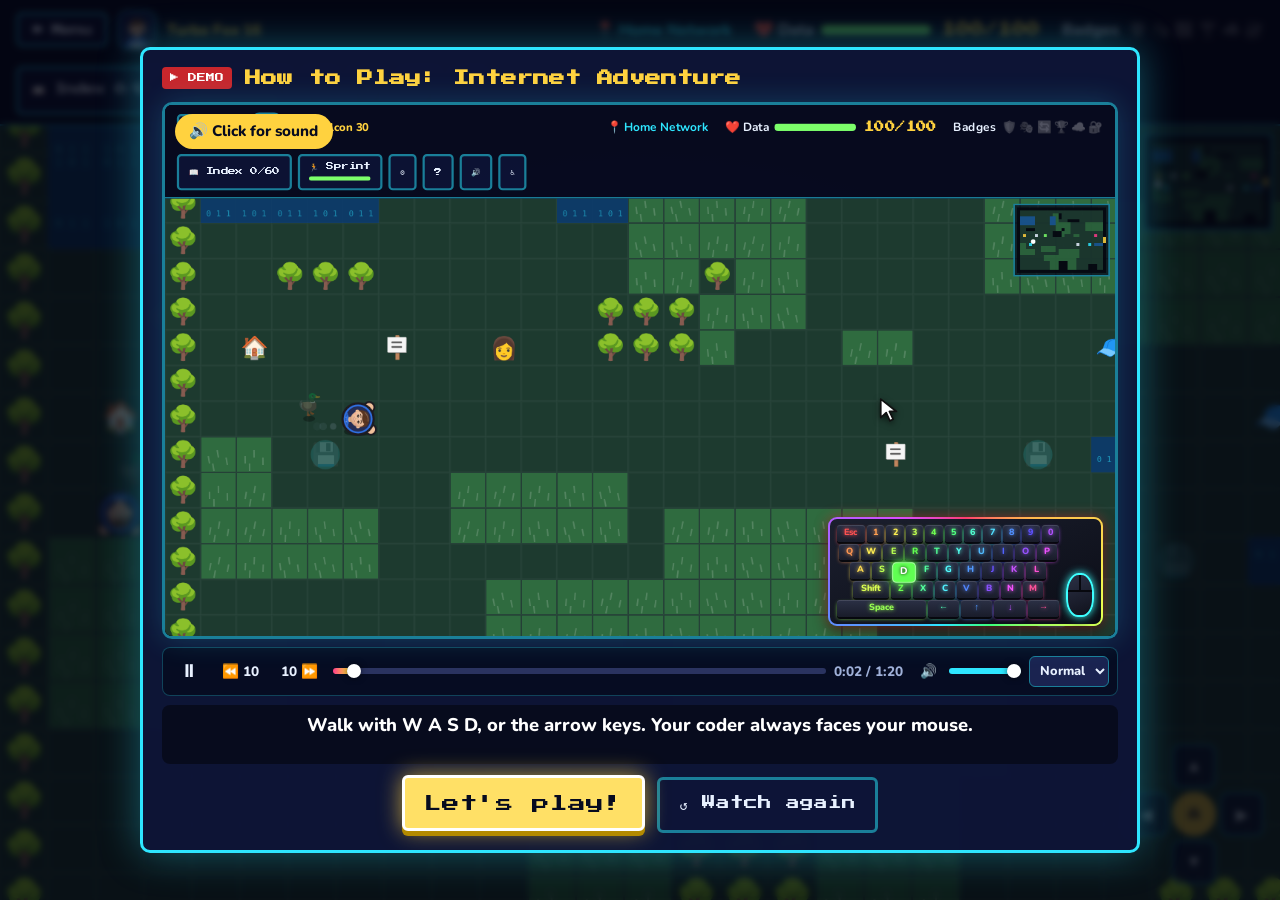
==== commit 31d7b66e: "Add a touch joystick and short top bar to Adventure on phones On phones the d-pad was hard to use an" ====
--- a/adventure.html
+++ b/adventure.html
@@ -53,6 +53,8 @@
       <button data-dir="right" aria-label="Walk right">▶</button>
       <button data-dir="down" aria-label="Walk down">▼</button>
     </div>
+    <!-- Touch joystick: drag the knob to walk any direction (phones and tablets) -->
+    <div class="stick" id="stick" aria-hidden="true"><span class="stick-knob" id="stick-knob"></span></div>
 
     <!-- Battles -->
     <section class="battle" id="battle" hidden aria-label="Battle">
--- a/css/style.css
+++ b/css/style.css
@@ -585,8 +585,11 @@
 }
 
 .modes.three { grid-template-columns: repeat(3, 1fr); }
-#dlg-mode:has(#mode-games:not([hidden])) { width: min(820px, 94vw); }
+.modes.four { grid-template-columns: repeat(4, 1fr); }
+#dlg-mode:has(#mode-games:not([hidden])) { width: min(1000px, 94vw); }
 @media (max-width: 720px) { .modes.three { grid-template-columns: 1fr; } }
+@media (max-width: 900px) { .modes.four { grid-template-columns: 1fr 1fr; } }
+@media (max-width: 520px) { .modes.four { grid-template-columns: 1fr; } }
 
 /* ---------- You've been hacked! (hacked.js) ---------- */
 .hacked {
@@ -1045,6 +1048,34 @@
 .access-switch:checked::after { transform: translateX(1.4rem); }
 .access-switch:focus-visible { outline: none; }
 .access-note { font-size: 0.92rem; color: var(--text-dim); }
+.access-reload { font-size: 0.92rem; font-weight: 800; color: var(--gold); }
+
+/* Easy-read font: the pixel font becomes a plain, wide font from the computer (Verdana, or the closest one it has).
+   size-adjust makes it about as big as the pixel letters it replaces. */
+@font-face {
+  font-family: 'Easy Read';
+  src: local('Verdana Bold'), local('Verdana-Bold'), local('Tahoma Bold'), local('Tahoma-Bold'), local('Roboto Bold'), local('Roboto-Bold'), local('Arial Bold'), local('Arial-BoldMT'), local('DejaVu Sans Bold');
+  size-adjust: 125%;
+}
+html.easy-font { --pixel: 'Easy Read', Verdana, var(--body); --lk-font: 'Easy Read', Verdana, var(--body); }
+html.easy-font body { letter-spacing: 0.02em; line-height: 1.5; }
+
+/* High contrast: solid backgrounds, bright text and borders, thick focus outlines */
+html.contrast {
+  --bg: #000;
+  --bg-2: #000;
+  --text: #fff;
+  --text-dim: #f2f6ff;
+  --cyan-dim: var(--cyan);
+  --panel: #000;
+}
+html.contrast body { background: #000; }
+html.contrast #bg { opacity: 0.25; }
+html.contrast .panel, html.contrast dialog { background: #000; border-color: #fff; }
+html.contrast .btn, html.contrast .choice, html.contrast .access-option, html.contrast input, html.contrast select { border-color: #fff !important; }
+html.contrast a { text-decoration: underline; }
+html.contrast :focus-visible { outline: 4px solid var(--gold) !important; outline-offset: 3px; }
+html.contrast * { text-shadow: none !important; }
 
 /* Read out by screen readers but not shown (like a page's main heading on the game screens) */
 .sr-only {
--- a/css/td.css
+++ b/css/td.css
@@ -885,17 +885,32 @@
 @media (prefers-reduced-motion: reduce) { .stat.boost { animation: none; } }
 
 /* ---------- Phones and narrow windows ----------
-   The top bar and tower bar wrap onto several rows, which left no room for the board.
-   Here the page scrolls instead: buttons wrap, the board is as big as fits on screen, and the towers sit 2 per row.
-   (Also for short windows, like a phone turned sideways.) */
+   The full top bar wrapped onto 5+ rows and pushed the towers off screen.
+   Here it packs into 3 short rows: small buttons, then the stats, then Blast / Levels / Start Wave.
+   The towers sit in one row you swipe sideways, so the whole game fits on a phone screen.
+   The page can still scroll if a window is very short (like a phone turned sideways). */
 @media (max-width: 700px), (max-height: 560px) {
   .controls { flex-wrap: wrap; justify-content: flex-end; }
-  body.td { height: auto; min-height: 100vh; }
+  html:has(body.td) { overflow: auto; }
+  body.td { height: auto; min-height: 100vh; min-height: 100dvh; }
+  body.td .hud { gap: 0.35rem; padding: 0.4rem 0.5rem; justify-content: flex-start; }
+  body.td .hud-left, body.td .controls { display: contents; }
+  body.td .hud .btn-small { padding: 0.45rem 0.55rem; font-size: 0.6rem; }
+  body.td .hud-coder { width: 32px; height: 32px; }
+  /* Row 1: Menu, coder, then the small icon buttons on the right */
+  body.td #btn-how { margin-left: auto; }
+  /* Row 2: stats */
+  body.td .stats { order: 1; flex-basis: 100%; justify-content: center; gap: 0.2rem 0.8rem; font-size: 0.8rem; }
+  body.td .stat strong { font-size: 0.7rem; margin-left: 0.2rem; }
+  /* Row 3: the big actions */
+  body.td #btn-blast, body.td #btn-levels, body.td #btn-wave { order: 2; }
+  body.td #btn-wave { flex: 1; white-space: normal; line-height: 1.4; }
   body.td .board { flex: none; padding: 0.4rem; }
   body.td #board { width: auto; height: auto; max-width: 100%; max-height: calc(100vh - 1.2rem); }
-  body.td .tower-bar { display: grid; grid-template-columns: 1fr 1fr; gap: 0.4rem; padding: 0.5rem; }
-  body.td .tool { min-width: 0; padding: 0.45rem 0.55rem; }
-  body.td .tool-emoji { font-size: 1.5rem; }
-  body.td .tool-name { font-size: 0.85rem; }
-  body.td .tool-beats { font-size: 0.72rem; }
-}
+  body.td .tower-bar { flex-wrap: nowrap; justify-content: flex-start; gap: 0.4rem; padding: 0.5rem; overflow-x: auto; scroll-snap-type: x proximity; }
+  body.td .tool { flex: 0 0 auto; width: 158px; min-width: 0; padding: 0.4rem 0.5rem; scroll-snap-align: start; }
+  body.td .tool-emoji { font-size: 1.4rem; }
+  body.td .tool-name { font-size: 0.82rem; }
+  body.td .tool-cost { font-size: 0.78rem; }
+  body.td .tool-beats { font-size: 0.7rem; }
+}
--- a/css/adventure.css
+++ b/css/adventure.css
@@ -68,6 +68,41 @@
 .pad [data-dir="right"] { grid-column: 3; grid-row: 2; }
 .pad [data-dir="down"] { grid-column: 2; grid-row: 3; }
 .world-wrap:has(.talk:not([hidden])) .pad { bottom: 9rem; }
+
+/* Touch joystick (adventure.js): only on touch screens, where it replaces the arrow buttons */
+.stick { display: none; }
+@media (pointer: coarse) {
+  .stick {
+    position: absolute;
+    left: 1.2rem;
+    bottom: 1.2rem;
+    display: grid;
+    place-items: center;
+    width: 120px;
+    height: 120px;
+    border-radius: 50%;
+    background: rgba(14, 21, 56, 0.55);
+    border: 3px solid rgba(46, 230, 255, 0.55);
+    touch-action: none;
+    user-select: none;
+    -webkit-user-select: none;
+  }
+  .stick[hidden] { display: none; }
+  .stick-knob {
+    width: 54px;
+    height: 54px;
+    border-radius: 50%;
+    background: radial-gradient(circle at 35% 35%, #7ff2ff, var(--cyan) 55%, #1a7f99);
+    box-shadow: 0 0 14px rgba(46, 230, 255, 0.6);
+    pointer-events: none;
+  }
+  .stick.active { border-color: var(--cyan); background: rgba(14, 21, 56, 0.7); }
+  /* Only the A button stays, bigger, for your other thumb */
+  .pad { grid-template-columns: 72px; grid-template-rows: 72px; right: 1.4rem; bottom: 1.6rem; opacity: 0.9; }
+  .pad [data-dir]:not(.pad-a) { display: none; }
+  .pad .pad-a { grid-column: 1; grid-row: 1; font-size: 1.1rem; touch-action: manipulation; }
+  .world-wrap:has(.talk:not([hidden])) .stick { display: none; }
+}
 
 /* ---------- Battles ---------- */
 .battle {
@@ -324,3 +359,39 @@
 .setting-row.check input { width: 18px; height: 18px; accent-color: var(--cyan); }
 .fov-hint { display: flex; justify-content: space-between; font-size: 0.75rem; }
 @media (max-width: 520px) { .control-row { grid-template-columns: 1fr 5.5rem 5.5rem; } }
+
+/* ---------- Phones: a short top bar ----------
+   The full bar wrapped onto 5 rows and covered a third of the screen.
+   Here it's 2 rows: buttons on top, then the zone, your data and badges.
+   On touch screens Sprint floats above the A button instead, where your thumb is. */
+@media (max-width: 760px) {
+  body.adventure { height: 100dvh; }
+  body.adventure .hud { gap: 0.3rem 0.35rem; padding: 0.35rem 0.5rem; justify-content: flex-start; }
+  body.adventure .hud-left, body.adventure .controls { display: contents; }
+  body.adventure .hud .btn-small { padding: 0.45rem 0.5rem; font-size: 0.58rem; }
+  body.adventure .hud-coder { width: 32px; height: 32px; }
+  body.adventure #btn-index { margin-left: auto; }
+  body.adventure .stats { order: 1; flex-basis: 100%; justify-content: center; gap: 0.2rem 0.8rem; font-size: 0.8rem; }
+  body.adventure .hp-bar { width: 64px; }
+  body.adventure #btn-sprint { order: 1; }
+  /* Index and Badges show just their icons (the words stay for screen readers, and in the button's tooltip) */
+  body.adventure #btn-index { font-size: 0; }
+  body.adventure #btn-index::before { content: '📖'; font-size: 0.85rem; margin-right: 0.3rem; }
+  body.adventure #index-count { font-size: 0.58rem; }
+  body.adventure .stat:has(.badges) { font-size: 0; }
+  body.adventure .badges { font-size: 0.8rem; margin-left: 0; }
+  body.adventure .zone-name { font-size: 0.75rem; }
+}
+@media (pointer: coarse) {
+  body.adventure #btn-sprint {
+    position: fixed;
+    right: 1.2rem;
+    bottom: calc(1.6rem + 84px);
+    z-index: 5;
+    padding: 0.55rem 0.6rem 0.8rem;
+    font-size: 0.6rem;
+    opacity: 0.9;
+  }
+  body.adventure:has(.battle:not([hidden])) #btn-sprint,
+  body.adventure:has(.talk:not([hidden])) #btn-sprint { display: none; }
+}
